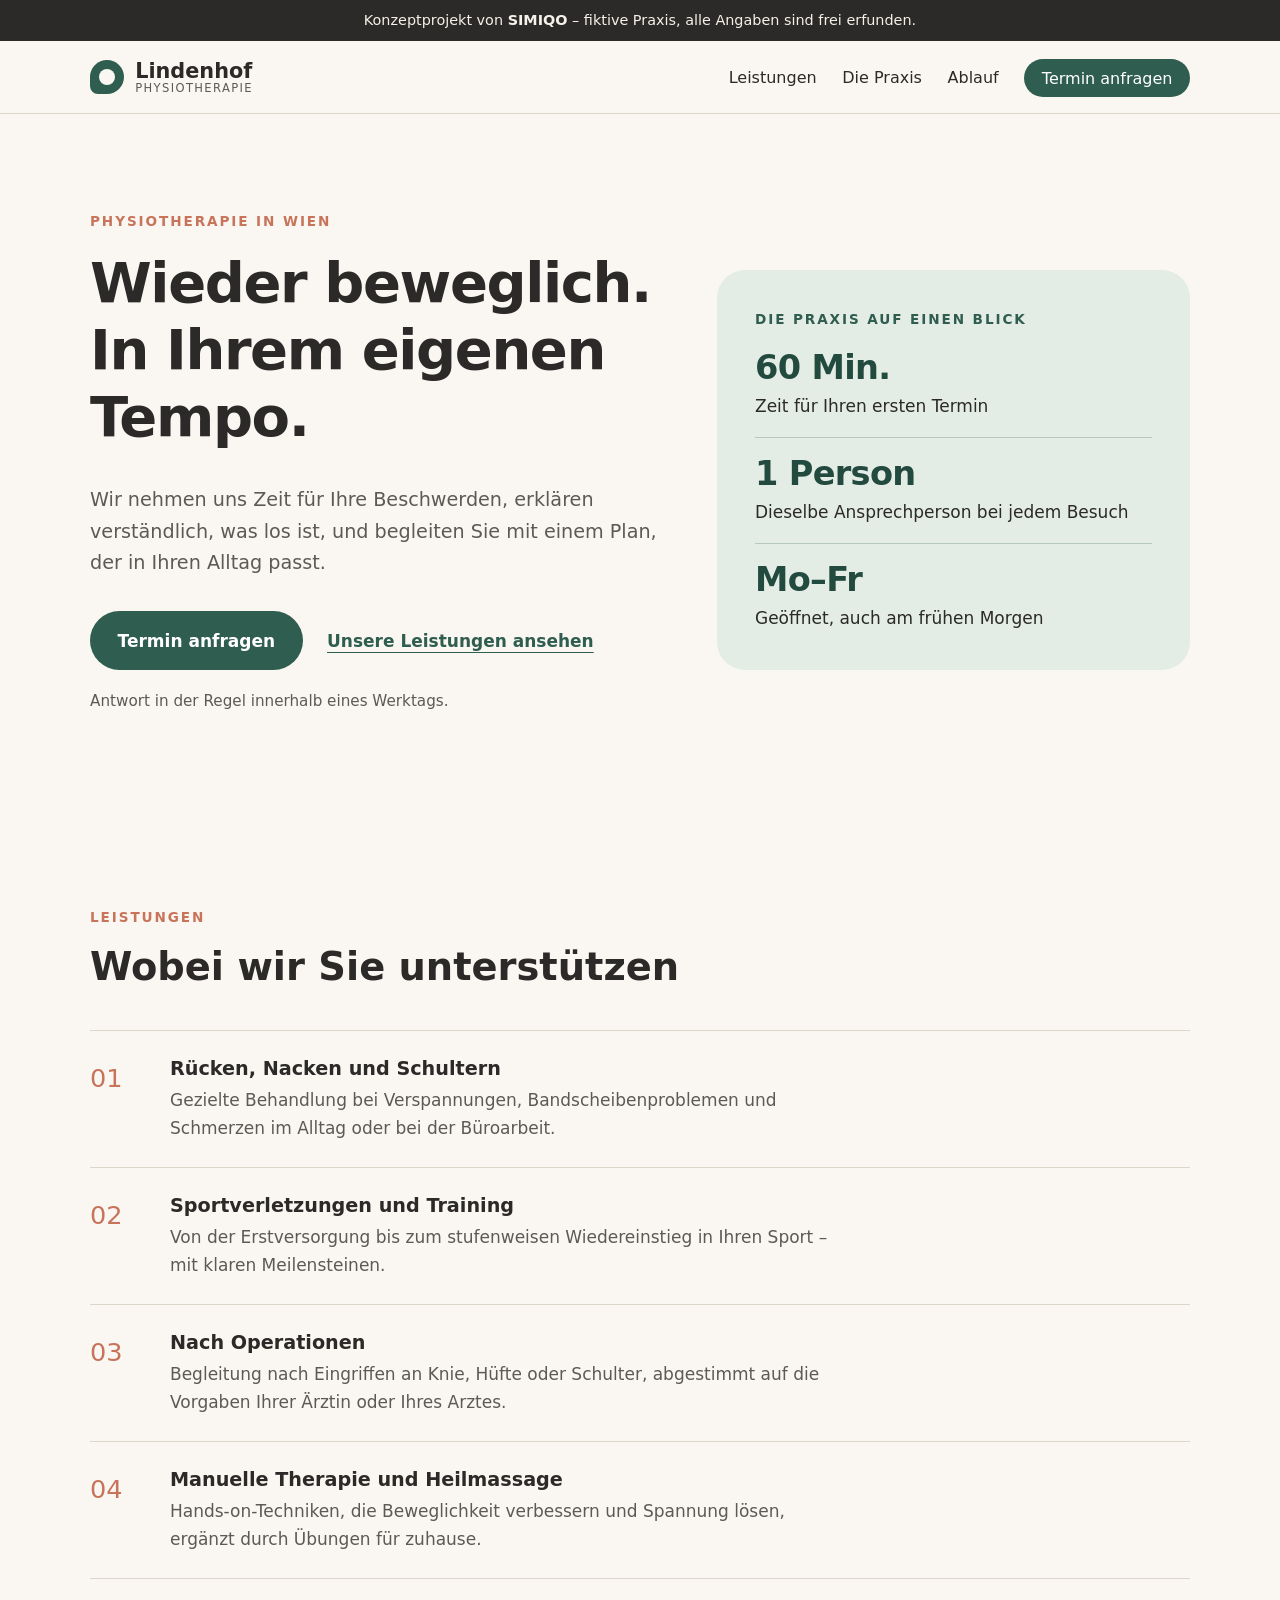
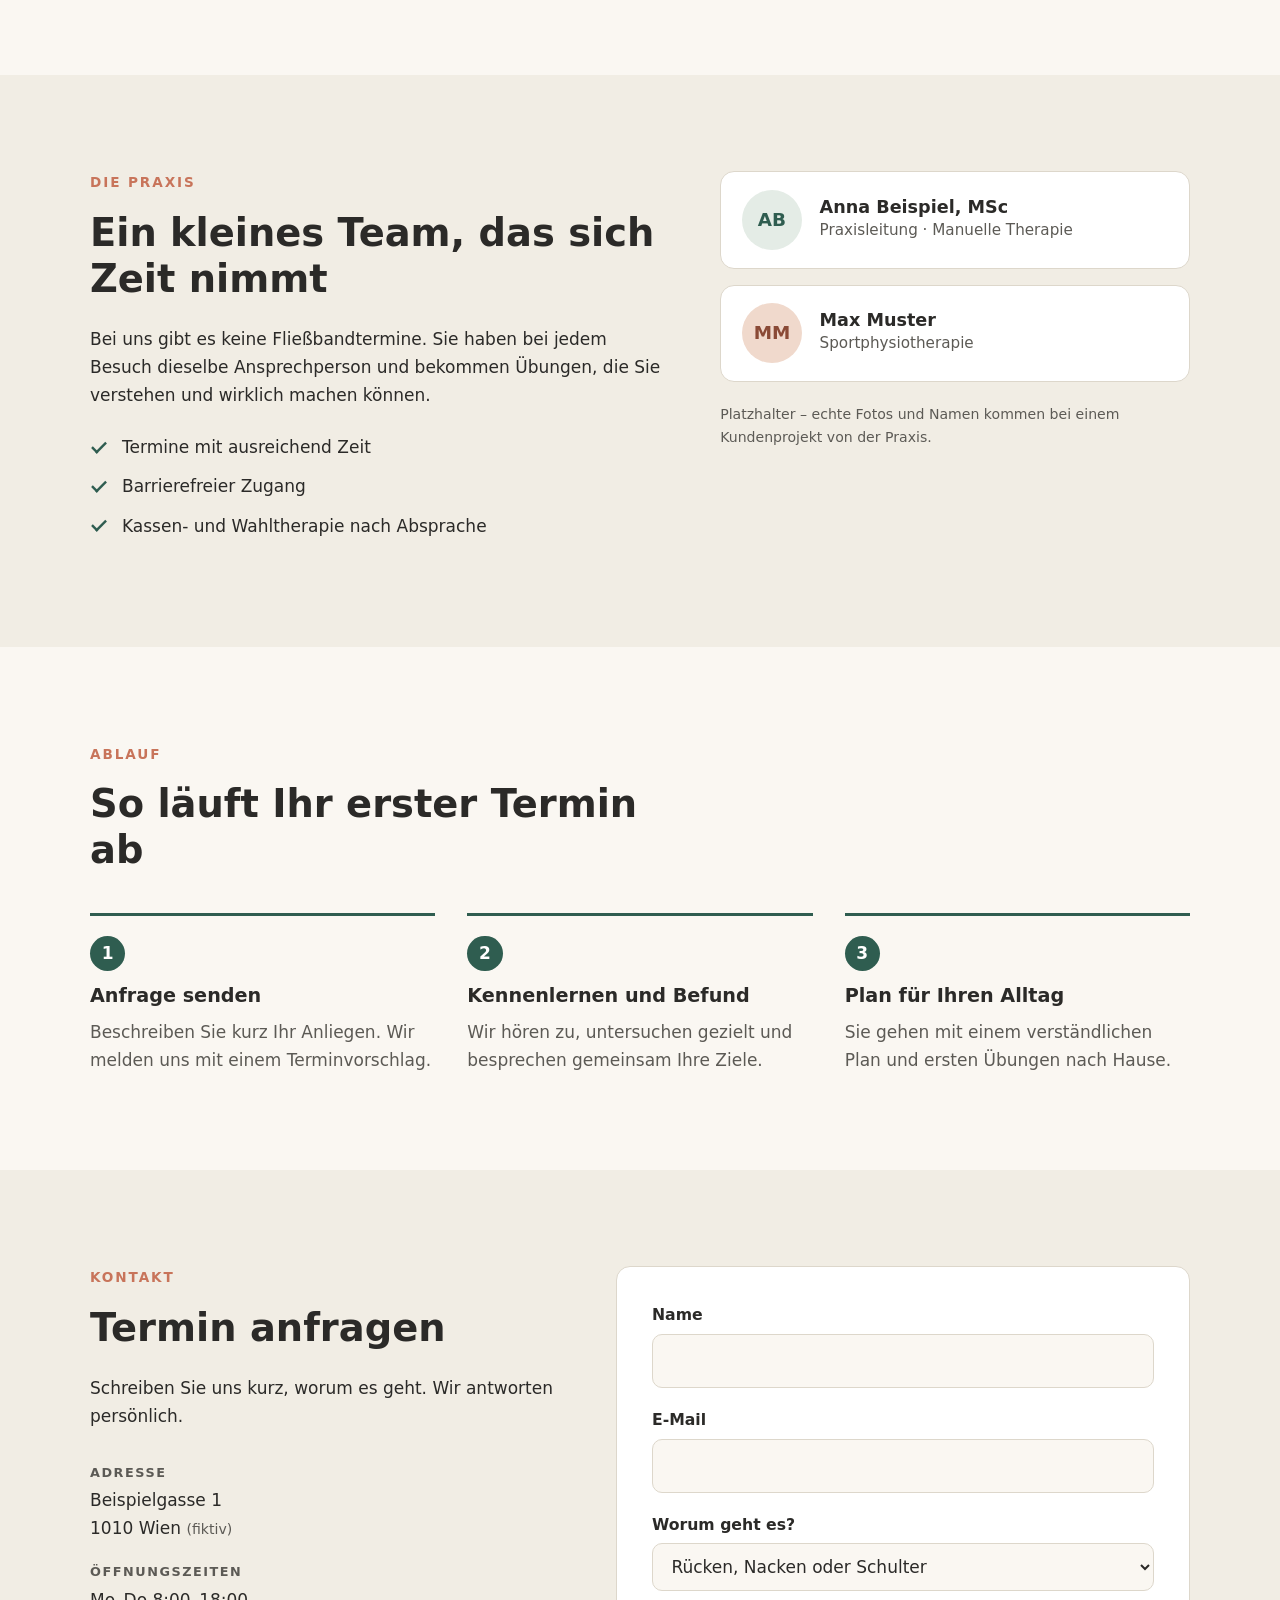
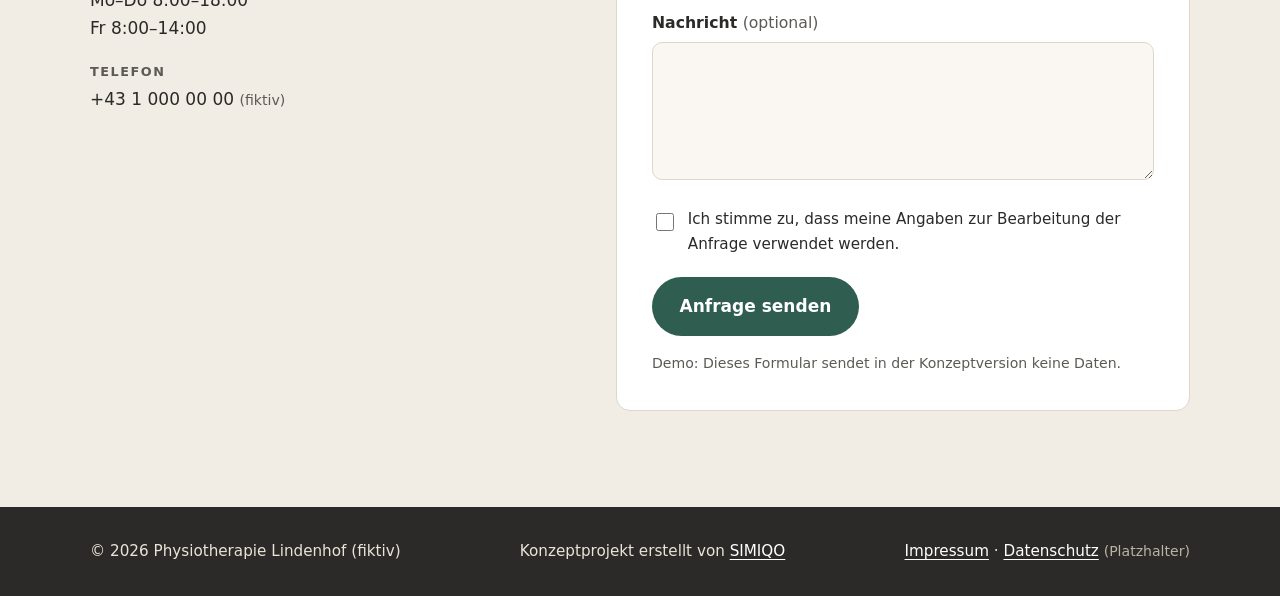
==== index.html @ 20675497 "Rename index (2).html to index.html" ====
<!DOCTYPE html>
<html lang="de">
<head>
  <meta charset="UTF-8">
  <meta name="viewport" content="width=device-width, initial-scale=1">
  <title>Physiotherapie Lindenhof – Konzeptprojekt</title>
  <meta name="description" content="Konzeptprojekt von SIMIQO: Beispiel-Website für eine fiktive Physiotherapiepraxis.">
  <meta name="robots" content="noindex, nofollow">
  <link rel="stylesheet" href="style.css">
</head>
<body>

  <a class="skip-link" href="#inhalt">Zum Inhalt springen</a>

  <div class="concept-banner" role="note">
    Konzeptprojekt von <strong>SIMIQO</strong> – fiktive Praxis, alle Angaben sind frei erfunden.
  </div>

  <header class="site-header" id="top">
    <div class="container header-inner">
      <a class="logo" href="#top" aria-label="Physiotherapie Lindenhof – zum Seitenanfang">
        <span class="logo-mark" aria-hidden="true"></span>
        <span class="logo-text">Lindenhof<small>Physiotherapie</small></span>
      </a>

      <button class="nav-toggle" id="navToggle" aria-expanded="false" aria-controls="mainNav">
        <span class="nav-toggle-label">Menü</span>
        <span class="nav-toggle-bars" aria-hidden="true"></span>
      </button>

      <nav class="main-nav" id="mainNav" aria-label="Hauptnavigation">
        <ul>
          <li><a href="#leistungen">Leistungen</a></li>
          <li><a href="#praxis">Die Praxis</a></li>
          <li><a href="#ablauf">Ablauf</a></li>
          <li><a href="#kontakt" class="nav-cta">Termin anfragen</a></li>
        </ul>
      </nav>
    </div>
  </header>

  <main id="inhalt">

    <!-- HERO -->
    <section class="hero">
      <div class="container hero-grid">
        <div class="hero-text">
          <p class="eyebrow">Physiotherapie in Wien</p>
          <h1>Wieder beweglich. In Ihrem eigenen Tempo.</h1>
          <p class="lead">
            Wir nehmen uns Zeit für Ihre Beschwerden, erklären verständlich, was los ist,
            und begleiten Sie mit einem Plan, der in Ihren Alltag passt.
          </p>
          <div class="hero-actions">
            <a class="btn btn-primary" href="#kontakt">Termin anfragen</a>
            <a class="btn btn-text" href="#leistungen">Unsere Leistungen ansehen</a>
          </div>
          <p class="hero-note">Antwort in der Regel innerhalb eines Werktags.</p>
        </div>

        <aside class="hero-card" aria-label="Die Praxis auf einen Blick">
          <p class="hero-card-title">Die Praxis auf einen Blick</p>
          <ul class="facts">
            <li>
              <span class="fact-value">60 Min.</span>
              <span class="fact-label">Zeit für Ihren ersten Termin</span>
            </li>
            <li>
              <span class="fact-value">1 Person</span>
              <span class="fact-label">Dieselbe Ansprechperson bei jedem Besuch</span>
            </li>
            <li>
              <span class="fact-value">Mo–Fr</span>
              <span class="fact-label">Geöffnet, auch am frühen Morgen</span>
            </li>
          </ul>
        </aside>
      </div>
    </section>

    <!-- LEISTUNGEN -->
    <section class="section" id="leistungen">
      <div class="container">
        <div class="section-head">
          <p class="eyebrow">Leistungen</p>
          <h2>Wobei wir Sie unterstützen</h2>
        </div>

        <ol class="service-list">
          <li>
            <span class="service-num" aria-hidden="true">01</span>
            <div>
              <h3>Rücken, Nacken und Schultern</h3>
              <p>Gezielte Behandlung bei Verspannungen, Bandscheibenproblemen und Schmerzen im Alltag oder bei der Büroarbeit.</p>
            </div>
          </li>
          <li>
            <span class="service-num" aria-hidden="true">02</span>
            <div>
              <h3>Sportverletzungen und Training</h3>
              <p>Von der Erstversorgung bis zum stufenweisen Wiedereinstieg in Ihren Sport – mit klaren Meilensteinen.</p>
            </div>
          </li>
          <li>
            <span class="service-num" aria-hidden="true">03</span>
            <div>
              <h3>Nach Operationen</h3>
              <p>Begleitung nach Eingriffen an Knie, Hüfte oder Schulter, abgestimmt auf die Vorgaben Ihrer Ärztin oder Ihres Arztes.</p>
            </div>
          </li>
          <li>
            <span class="service-num" aria-hidden="true">04</span>
            <div>
              <h3>Manuelle Therapie und Heilmassage</h3>
              <p>Hands-on-Techniken, die Beweglichkeit verbessern und Spannung lösen, ergänzt durch Übungen für zuhause.</p>
            </div>
          </li>
        </ol>
      </div>
    </section>

    <!-- DIE PRAXIS -->
    <section class="section section-tint" id="praxis">
      <div class="container two-col">
        <div>
          <p class="eyebrow">Die Praxis</p>
          <h2>Ein kleines Team, das sich Zeit nimmt</h2>
          <p>
            Bei uns gibt es keine Fließbandtermine. Sie haben bei jedem Besuch dieselbe Ansprechperson
            und bekommen Übungen, die Sie verstehen und wirklich machen können.
          </p>
          <ul class="check-list">
            <li>Termine mit ausreichend Zeit</li>
            <li>Barrierefreier Zugang</li>
            <li>Kassen- und Wahltherapie nach Absprache</li>
          </ul>
        </div>

        <div class="team">
          <article class="team-member">
            <div class="avatar" aria-hidden="true">AB</div>
            <div>
              <h3>Anna Beispiel, MSc</h3>
              <p>Praxisleitung · Manuelle Therapie</p>
            </div>
          </article>
          <article class="team-member">
            <div class="avatar avatar-warm" aria-hidden="true">MM</div>
            <div>
              <h3>Max Muster</h3>
              <p>Sportphysiotherapie</p>
            </div>
          </article>
          <p class="placeholder-note">Platzhalter – echte Fotos und Namen kommen bei einem Kundenprojekt von der Praxis.</p>
        </div>
      </div>
    </section>

    <!-- ABLAUF -->
    <section class="section" id="ablauf">
      <div class="container">
        <div class="section-head">
          <p class="eyebrow">Ablauf</p>
          <h2>So läuft Ihr erster Termin ab</h2>
        </div>

        <div class="steps">
          <div class="step">
            <span class="step-num">1</span>
            <h3>Anfrage senden</h3>
            <p>Beschreiben Sie kurz Ihr Anliegen. Wir melden uns mit einem Terminvorschlag.</p>
          </div>
          <div class="step">
            <span class="step-num">2</span>
            <h3>Kennenlernen und Befund</h3>
            <p>Wir hören zu, untersuchen gezielt und besprechen gemeinsam Ihre Ziele.</p>
          </div>
          <div class="step">
            <span class="step-num">3</span>
            <h3>Plan für Ihren Alltag</h3>
            <p>Sie gehen mit einem verständlichen Plan und ersten Übungen nach Hause.</p>
          </div>
        </div>
      </div>
    </section>

    <!-- KONTAKT -->
    <section class="section section-tint" id="kontakt">
      <div class="container contact-grid">
        <div>
          <p class="eyebrow">Kontakt</p>
          <h2>Termin anfragen</h2>
          <p>Schreiben Sie uns kurz, worum es geht. Wir antworten persönlich.</p>

          <dl class="contact-details">
            <dt>Adresse</dt>
            <dd>Beispielgasse 1<br>1010 Wien <span class="fictional">(fiktiv)</span></dd>
            <dt>Öffnungszeiten</dt>
            <dd>Mo–Do 8:00–18:00<br>Fr 8:00–14:00</dd>
            <dt>Telefon</dt>
            <dd>+43 1 000 00 00 <span class="fictional">(fiktiv)</span></dd>
          </dl>
        </div>

        <form class="form" id="contactForm" novalidate>
          <div class="field">
            <label for="name">Name</label>
            <input type="text" id="name" name="name" autocomplete="name" required>
            <p class="error" id="nameError" role="alert"></p>
          </div>

          <div class="field">
            <label for="email">E-Mail</label>
            <input type="email" id="email" name="email" autocomplete="email" required>
            <p class="error" id="emailError" role="alert"></p>
          </div>

          <div class="field">
            <label for="anliegen">Worum geht es?</label>
            <select id="anliegen" name="anliegen">
              <option>Rücken, Nacken oder Schulter</option>
              <option>Sportverletzung</option>
              <option>Nach einer Operation</option>
              <option>Manuelle Therapie / Massage</option>
              <option>Etwas anderes</option>
            </select>
          </div>

          <div class="field">
            <label for="message">Nachricht <span class="optional">(optional)</span></label>
            <textarea id="message" name="message" rows="4"></textarea>
          </div>

          <div class="field field-check">
            <input type="checkbox" id="privacy" name="privacy" required>
            <label for="privacy">Ich stimme zu, dass meine Angaben zur Bearbeitung der Anfrage verwendet werden.</label>
            <p class="error" id="privacyError" role="alert"></p>
          </div>

          <button type="submit" class="btn btn-primary">Anfrage senden</button>
          <p class="form-demo-note">Demo: Dieses Formular sendet in der Konzeptversion keine Daten.</p>
          <p class="form-success" id="formSuccess" role="status" hidden></p>
        </form>
      </div>
    </section>
  </main>

  <footer class="site-footer">
    <div class="container footer-inner">
      <p>© <span id="year">2026</span> Physiotherapie Lindenhof (fiktiv)</p>
      <p>Konzeptprojekt erstellt von <a href="https://simiqo.com">SIMIQO</a></p>
      <p><a href="#">Impressum</a> · <a href="#">Datenschutz</a> <span class="fictional">(Platzhalter)</span></p>
    </div>
  </footer>

  <script src="script.js"></script>
</body>
</html>
---- style.css ----
/* ==========================================================
   Physiotherapie Lindenhof – Konzeptprojekt von SIMIQO
   Helles, ruhiges Design. Keine externen Schriften (DSGVO-freundlich).
   ========================================================== */

:root {
  --bg: #FAF7F2;
  --bg-tint: #F1EDE4;
  --surface: #FFFFFF;
  --text: #2B2A28;
  --text-soft: #5C5A55;
  --green: #2F5D50;
  --green-dark: #234A3F;
  --green-soft: #E4ECE6;
  --warm: #C8745A;
  --warm-soft: #F0D9CC;
  --line: #DDD7CB;
  --radius: 14px;
  --maxw: 1100px;

  --font-body: "DM Sans", system-ui, -apple-system, "Segoe UI", Roboto, Arial, sans-serif;
  --font-head: "DM Sans", system-ui, -apple-system, "Segoe UI", Roboto, Arial, sans-serif;
}

/* Schrift liegt als Datei im selben Ordner (selbst gehostet, keine Verbindung zu Google) */
@font-face {
  font-family: "DM Sans";
  src: url("dm-sans-latin-wght-normal.woff2") format("woff2");
  font-weight: 100 1000;
  font-style: normal;
  font-display: swap;
}

*, *::before, *::after { box-sizing: border-box; }

html { scroll-behavior: smooth; scroll-padding-top: 90px; }

body {
  margin: 0;
  background: var(--bg);
  color: var(--text);
  font-family: var(--font-body);
  font-size: 1.0625rem;
  line-height: 1.65;
  -webkit-font-smoothing: antialiased;
}

img, svg { max-width: 100%; display: block; }

a { color: var(--green); text-underline-offset: 3px; }
a:hover { color: var(--green-dark); }

h1, h2, h3 { font-family: var(--font-head); font-weight: 600; line-height: 1.2; margin: 0 0 .6em; color: var(--text); }
h1 { font-size: clamp(2.2rem, 5vw, 3.5rem); letter-spacing: -0.025em; font-weight: 700; }
h2 { font-size: clamp(1.7rem, 3.2vw, 2.4rem); }
h3 { font-size: 1.2rem; }
p { margin: 0 0 1em; }

:focus-visible {
  outline: 3px solid var(--warm);
  outline-offset: 3px;
  border-radius: 4px;
}

.container { width: min(100% - 2.5rem, var(--maxw)); margin-inline: auto; }

.skip-link {
  position: absolute; left: 1rem; top: -4rem;
  background: var(--green); color: #fff; padding: .6rem 1rem; border-radius: 8px;
  z-index: 100; transition: top .2s;
}
.skip-link:focus { top: 1rem; color: #fff; }

/* ---------- Konzept-Hinweis ---------- */
.concept-banner {
  background: var(--text);
  color: #F5F1E8;
  text-align: center;
  font-size: .9rem;
  padding: .55rem 1rem;
}

/* ---------- Header ---------- */
.site-header {
  position: sticky; top: 0; z-index: 50;
  background: rgba(250, 247, 242, .96);
  border-bottom: 1px solid var(--line);
}
.header-inner {
  display: flex; align-items: center; justify-content: space-between;
  min-height: 72px; gap: 1rem;
}

.logo { display: flex; align-items: center; gap: .7rem; text-decoration: none; color: var(--text); }
.logo-mark {
  width: 34px; height: 34px; border-radius: 50% 50% 50% 8px;
  background: var(--green);
  position: relative;
}
.logo-mark::after {
  content: ""; position: absolute; inset: 9px; border-radius: 50%; background: var(--bg);
}
.logo-text { font-family: var(--font-head); font-size: 1.3rem; font-weight: 600; line-height: 1.1; display: flex; flex-direction: column; }
.logo-text small { font-family: var(--font-body); font-size: .72rem; font-weight: 500; letter-spacing: .12em; text-transform: uppercase; color: var(--text-soft); }

.main-nav ul { list-style: none; margin: 0; padding: 0; display: flex; align-items: center; gap: 1.6rem; }
.main-nav a { text-decoration: none; color: var(--text); font-weight: 500; font-size: 1rem; }
.main-nav a:hover { color: var(--green); }
.main-nav .nav-cta {
  background: var(--green); color: #fff; padding: .6rem 1.1rem; border-radius: 999px;
}
.main-nav .nav-cta:hover { background: var(--green-dark); color: #fff; }

.nav-toggle {
  display: none;
  align-items: center; gap: .6rem;
  background: none; border: 1px solid var(--line); border-radius: 999px;
  padding: .5rem .9rem; font: inherit; color: var(--text); cursor: pointer;
}
.nav-toggle-bars, .nav-toggle-bars::before {
  display: block; width: 18px; height: 2px; background: var(--text); position: relative;
}
.nav-toggle-bars::before { content: ""; position: absolute; top: 6px; left: 0; }

/* ---------- Hero ---------- */
.hero { padding: clamp(3rem, 8vw, 6rem) 0 clamp(3rem, 7vw, 5rem); }
.hero-grid { display: grid; grid-template-columns: 1.1fr .9fr; gap: 3rem; align-items: center; }

.eyebrow {
  font-size: .85rem; font-weight: 600; letter-spacing: .14em; text-transform: uppercase;
  color: var(--warm); margin-bottom: 1rem;
}
.lead { font-size: 1.2rem; color: var(--text-soft); max-width: 34em; }
.hero-actions { display: flex; flex-wrap: wrap; align-items: center; gap: 1.2rem; margin-top: 2rem; }
.hero-note { margin-top: 1.2rem; font-size: .95rem; color: var(--text-soft); }

/* Infokarte rechts im Hero */
.hero-card {
  background: var(--green-soft);
  border-radius: 28px;
  padding: clamp(1.6rem, 3vw, 2.4rem);
}
.hero-card-title {
  font-size: .85rem; font-weight: 600; letter-spacing: .14em; text-transform: uppercase;
  color: var(--green); margin: 0 0 1.2rem;
}
.facts { list-style: none; margin: 0; padding: 0; }
.facts li { padding: 1.1rem 0; border-top: 1px solid rgba(47, 93, 80, .25); }
.facts li:first-child { border-top: 0; padding-top: 0; }
.facts li:last-child { padding-bottom: 0; }
.fact-value { display: block; font-size: 2.1rem; font-weight: 700; letter-spacing: -0.02em; color: var(--green-dark); line-height: 1.1; }
.fact-label { display: block; margin-top: .3rem; color: var(--text); }

/* ---------- Buttons ---------- */
.btn {
  display: inline-block; font: inherit; font-weight: 600; text-decoration: none;
  padding: .85rem 1.6rem; border-radius: 999px; border: 2px solid transparent; cursor: pointer;
  transition: background .2s, color .2s, transform .2s;
}
.btn-primary { background: var(--green); color: #fff; }
.btn-primary:hover { background: var(--green-dark); color: #fff; transform: translateY(-1px); }
.btn-text { color: var(--green); padding-inline: .2rem; border-radius: 4px; text-decoration: underline; text-underline-offset: 5px; }

/* ---------- Sections ---------- */
.section { padding: clamp(3.5rem, 8vw, 6rem) 0; }
.section-tint { background: var(--bg-tint); }
.section-head { max-width: 38rem; margin-bottom: 2.5rem; }

/* Leistungen */
.service-list { list-style: none; margin: 0; padding: 0; border-top: 1px solid var(--line); }
.service-list li {
  display: grid; grid-template-columns: 4rem 1fr; gap: 1rem;
  padding: 1.6rem 0; border-bottom: 1px solid var(--line);
}
.service-num { font-family: var(--font-head); font-size: 1.6rem; color: var(--warm); }
.service-list h3 { margin-bottom: .3em; }
.service-list p { margin: 0; color: var(--text-soft); max-width: 40em; }

/* Praxis */
.two-col { display: grid; grid-template-columns: 1.1fr .9fr; gap: 3.5rem; align-items: start; }
.check-list { list-style: none; padding: 0; margin: 1.5rem 0 0; }
.check-list li { position: relative; padding-left: 2rem; margin-bottom: .7rem; }
.check-list li::before {
  content: ""; position: absolute; left: 0; top: .45em; width: 1.1rem; height: .6rem;
  border-left: 3px solid var(--green); border-bottom: 3px solid var(--green);
  transform: rotate(-45deg) scale(.8); transform-origin: center;
}

.team { display: grid; gap: 1rem; }
.team-member {
  display: flex; align-items: center; gap: 1.1rem;
  background: var(--surface); border: 1px solid var(--line); border-radius: var(--radius); padding: 1.1rem 1.3rem;
}
.team-member h3 { margin: 0; font-size: 1.1rem; }
.team-member p { margin: 0; color: var(--text-soft); font-size: .95rem; }
.avatar {
  flex: none; width: 60px; height: 60px; border-radius: 50%;
  background: var(--green-soft); color: var(--green);
  display: grid; place-items: center; font-family: var(--font-head); font-weight: 600; font-size: 1.15rem;
}
.avatar-warm { background: var(--warm-soft); color: #8A4A36; }
.placeholder-note { font-size: .88rem; color: var(--text-soft); margin: .3rem 0 0; }

/* Ablauf */
.steps { display: grid; grid-template-columns: repeat(3, 1fr); gap: 2rem; }
.step { border-top: 3px solid var(--green); padding-top: 1.2rem; }
.step-num {
  display: inline-grid; place-items: center; width: 2.2rem; height: 2.2rem; border-radius: 50%;
  background: var(--green); color: #fff; font-weight: 600; margin-bottom: .8rem;
}
.step p { color: var(--text-soft); margin: 0; }

/* Kontakt */
.contact-grid { display: grid; grid-template-columns: .9fr 1.1fr; gap: 3.5rem; align-items: start; }
.contact-details { margin: 2rem 0 0; }
.contact-details dt { font-size: .8rem; letter-spacing: .12em; text-transform: uppercase; color: var(--text-soft); font-weight: 600; margin-top: 1.2rem; }
.contact-details dd { margin: .2rem 0 0; }
.fictional { color: var(--text-soft); font-size: .88rem; }

.form { background: var(--surface); border: 1px solid var(--line); border-radius: var(--radius); padding: clamp(1.4rem, 3vw, 2.2rem); }
.field { margin-bottom: 1.2rem; }
.field label { display: block; font-weight: 600; margin-bottom: .35rem; font-size: .98rem; }
.optional { font-weight: 400; color: var(--text-soft); }
.field input[type="text"],
.field input[type="email"],
.field select,
.field textarea {
  width: 100%; font: inherit; color: var(--text);
  padding: .75rem .9rem; background: var(--bg); border: 1.5px solid var(--line); border-radius: 10px;
}
.field input:focus, .field select:focus, .field textarea:focus {
  outline: none; border-color: var(--green); box-shadow: 0 0 0 3px var(--green-soft);
}
.field.has-error input, .field.has-error select, .field.has-error textarea { border-color: #B3402A; }

.field-check { display: grid; grid-template-columns: auto 1fr; gap: .2rem .7rem; align-items: start; }
.field-check input { margin-top: .35rem; width: 1.1rem; height: 1.1rem; accent-color: var(--green); }
.field-check label { font-weight: 400; font-size: .95rem; margin: 0; }
.field-check .error { grid-column: 2; }

.error { color: #B3402A; font-size: .9rem; margin: .35rem 0 0; min-height: 0; }
.error:empty { display: none; }
.form-demo-note { font-size: .88rem; color: var(--text-soft); margin: 1rem 0 0; }
.form-success { margin: 1rem 0 0; padding: .9rem 1rem; background: var(--green-soft); color: var(--green-dark); border-radius: 10px; font-weight: 500; }

/* Footer */
.site-footer { background: var(--text); color: #E9E4D8; padding: 2rem 0; font-size: .95rem; }
.site-footer a { color: #fff; }
.footer-inner { display: flex; flex-wrap: wrap; justify-content: space-between; gap: .6rem 2rem; }
.footer-inner p { margin: 0; }
.site-footer .fictional { color: #B9B3A5; }

/* ---------- Mobile ---------- */
@media (max-width: 860px) {
  .hero-grid, .two-col, .contact-grid { grid-template-columns: 1fr; gap: 2.5rem; }
  .steps { grid-template-columns: 1fr; gap: 1.8rem; }

  .nav-toggle { display: inline-flex; }
  .main-nav {
    position: absolute; left: 0; right: 0; top: 100%;
    background: var(--bg); border-bottom: 1px solid var(--line);
    display: none; padding: 1rem 1.25rem 1.5rem;
  }
  .main-nav.is-open { display: block; }
  .main-nav ul { flex-direction: column; align-items: stretch; gap: .2rem; }
  .main-nav a { display: block; padding: .8rem .2rem; }
  .main-nav .nav-cta { text-align: center; margin-top: .6rem; }
}

@media (max-width: 480px) {
  .service-list li { grid-template-columns: 2.6rem 1fr; }
}

@media (prefers-reduced-motion: reduce) {
  html { scroll-behavior: auto; }
  * { transition: none !important; }
}
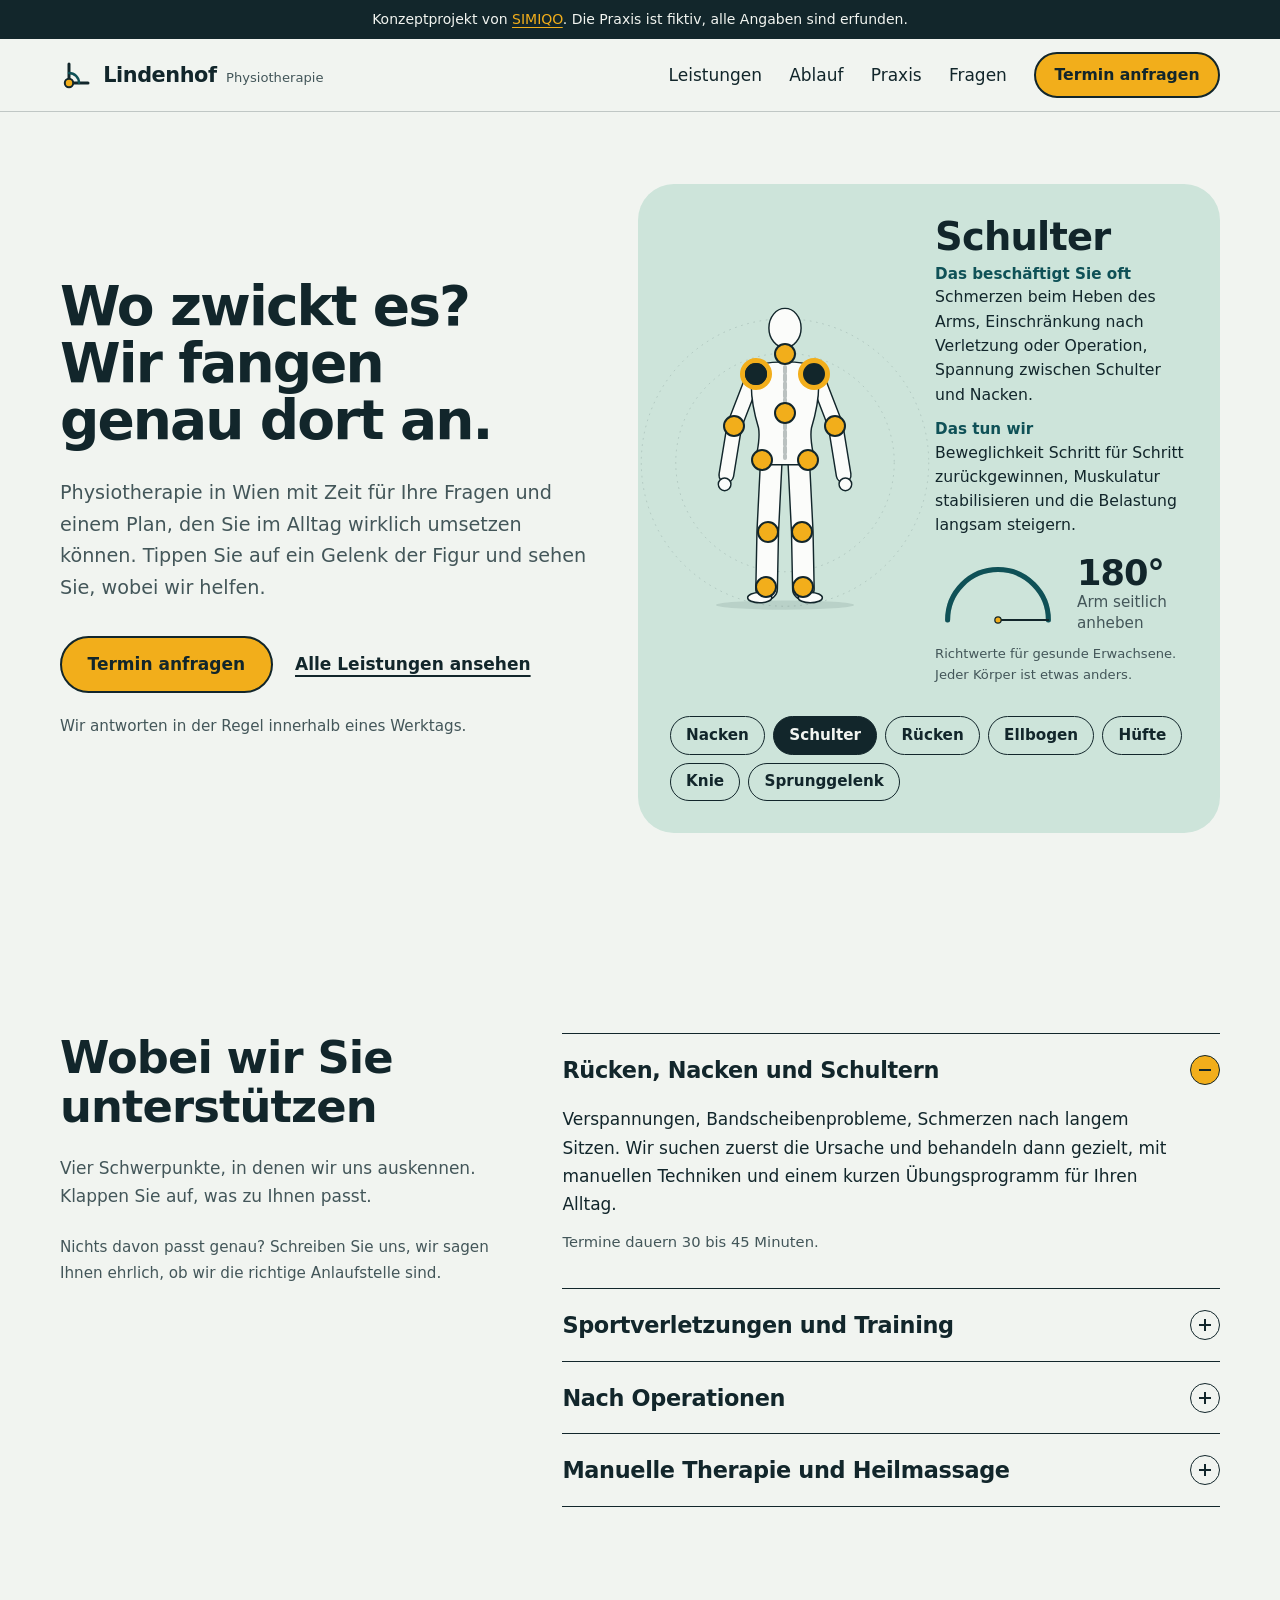
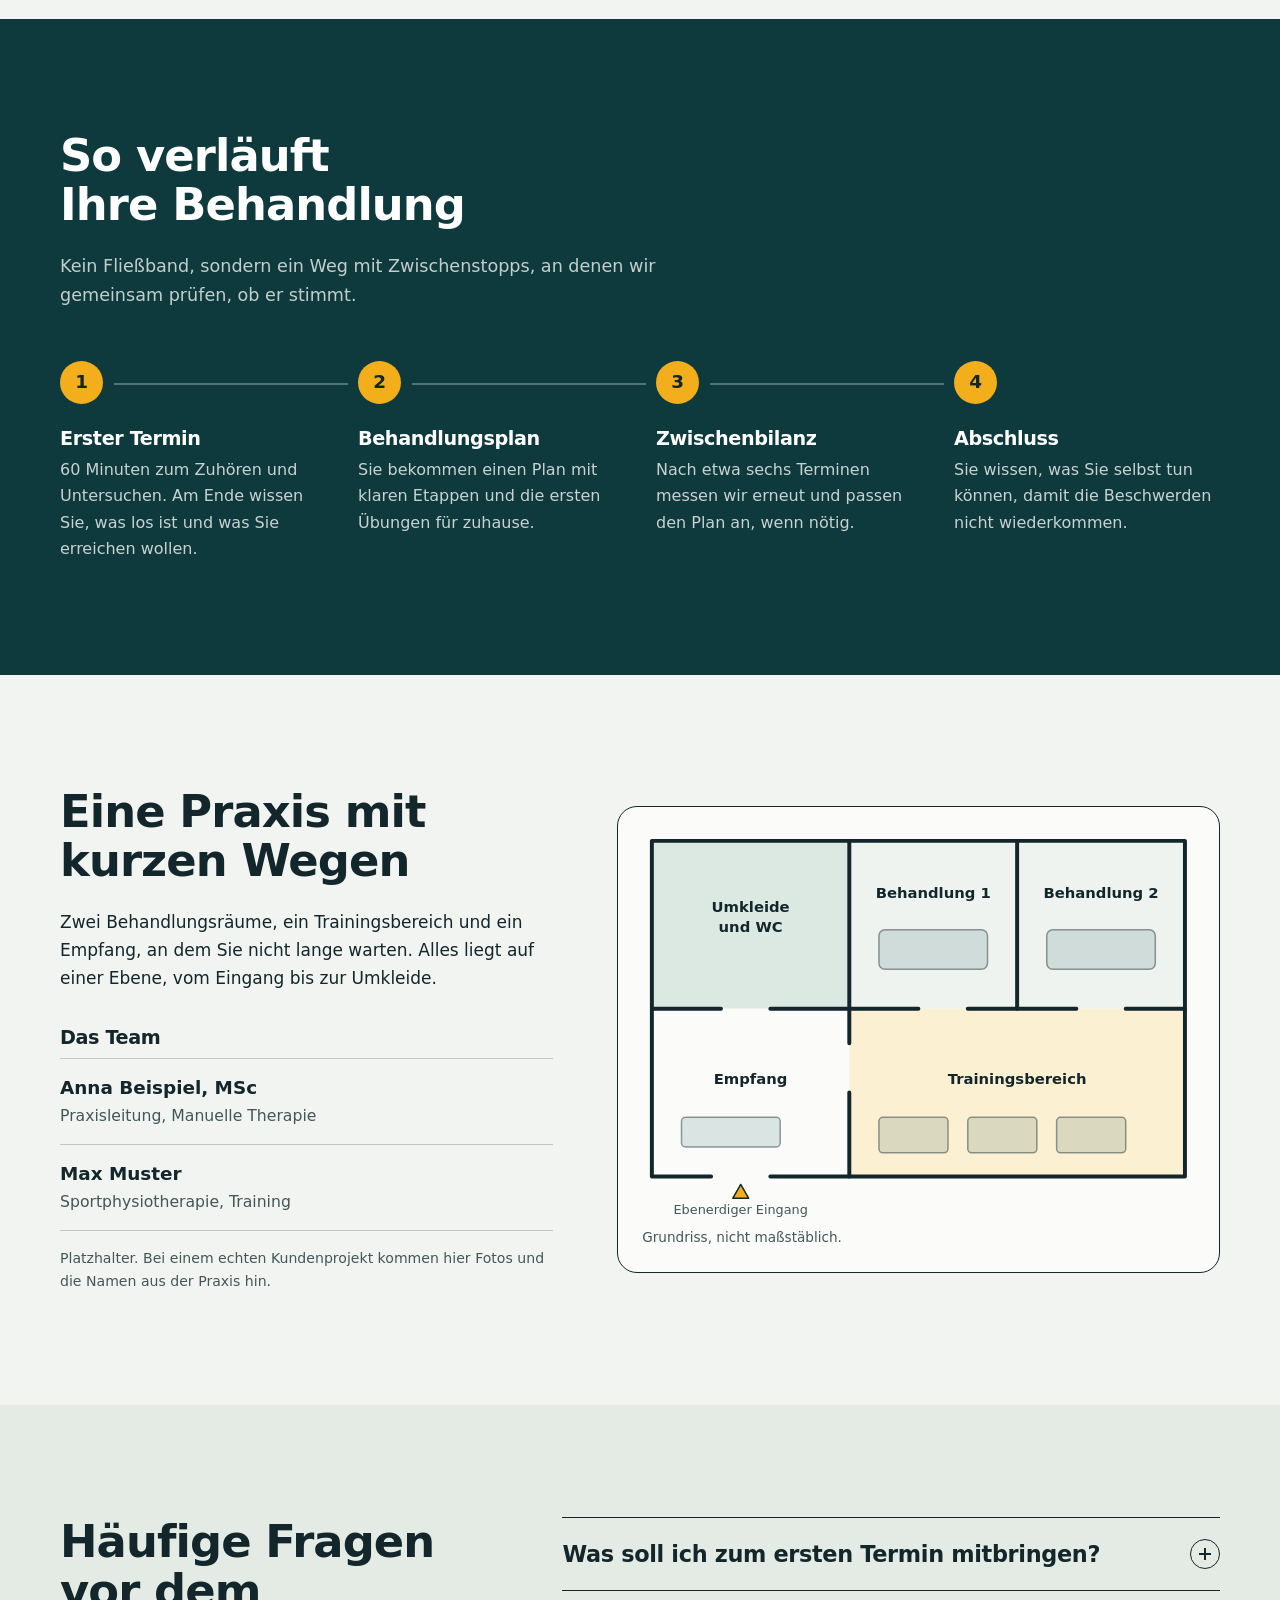
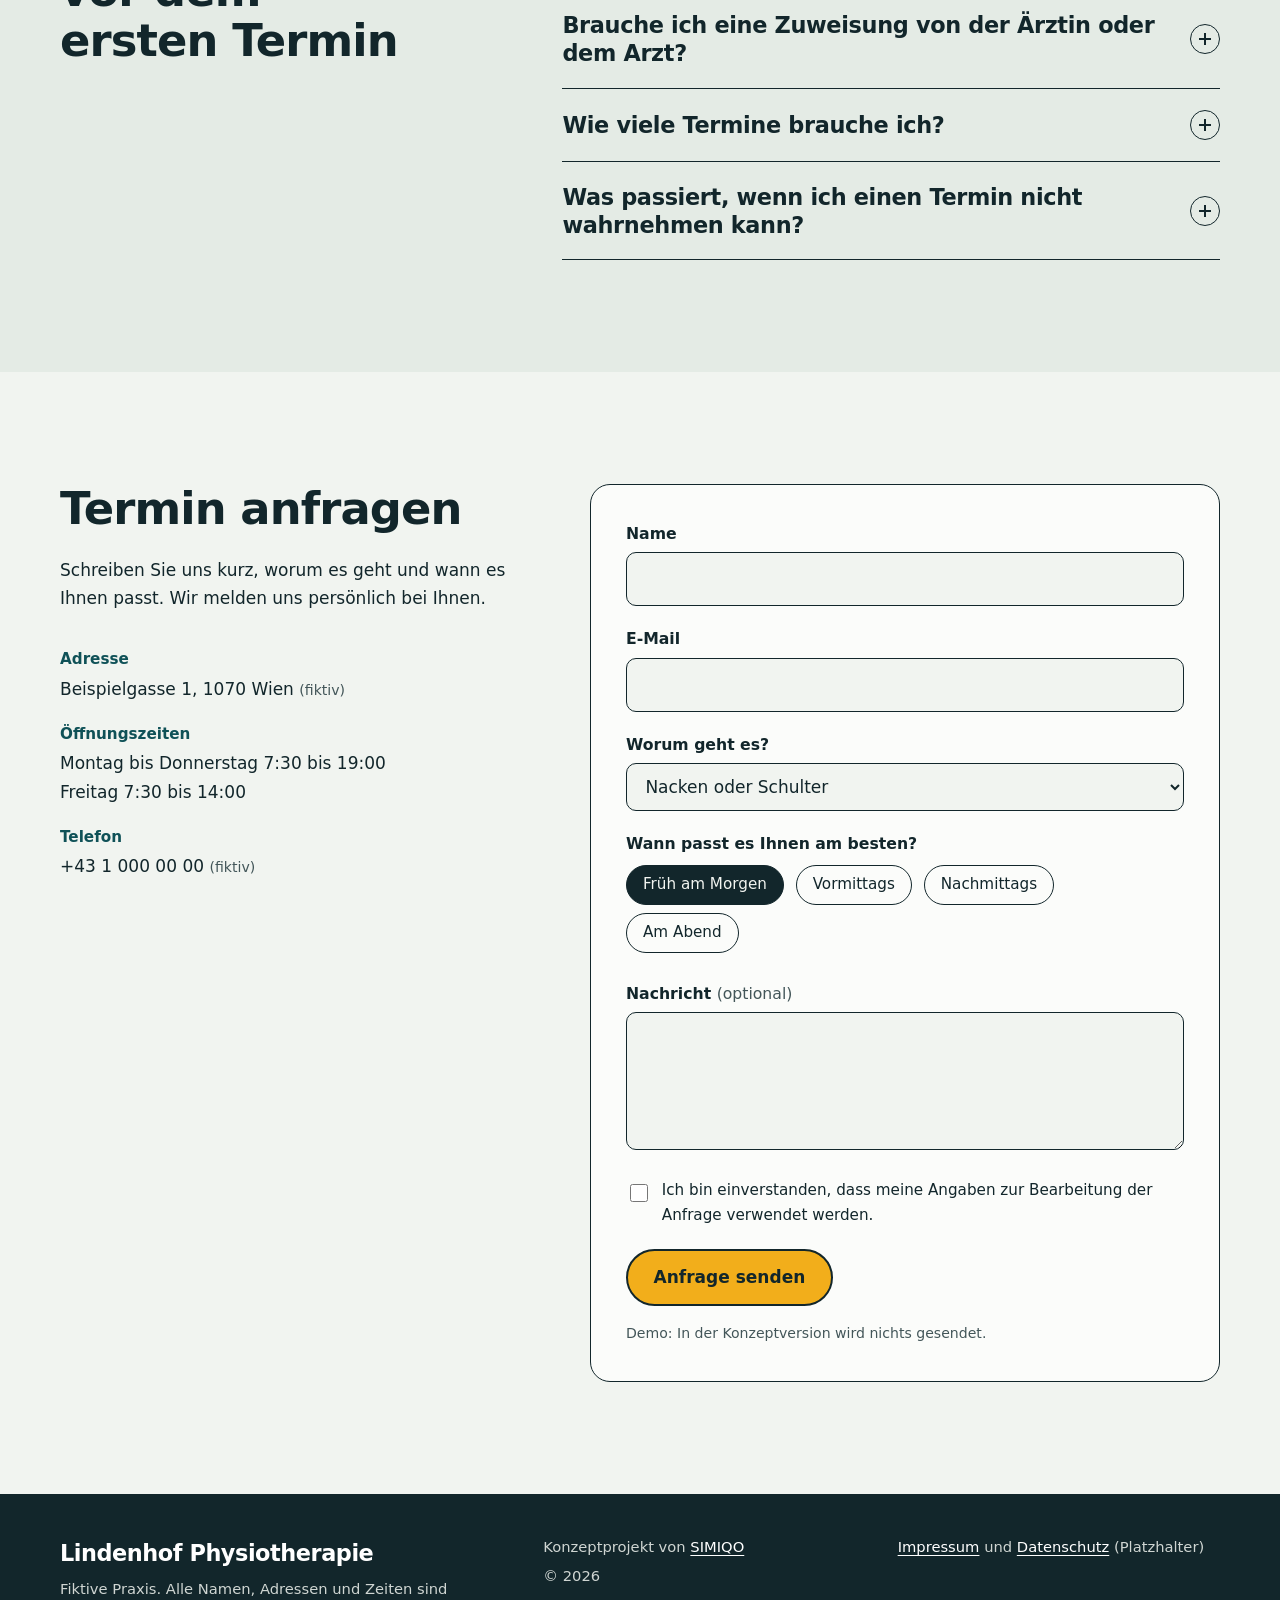
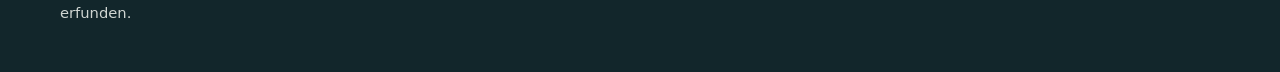
==== commit febd953a: "Add files via upload" ====
--- a/index.html
+++ b/index.html
@@ -4,7 +4,7 @@
   <meta charset="UTF-8">
   <meta name="viewport" content="width=device-width, initial-scale=1">
   <title>Physiotherapie Lindenhof – Konzeptprojekt</title>
-  <meta name="description" content="Konzeptprojekt von SIMIQO: Beispiel-Website für eine fiktive Physiotherapiepraxis.">
+  <meta name="description" content="Konzeptprojekt von SIMIQO: Beispiel-Website für eine fiktive Physiotherapiepraxis in Wien.">
   <meta name="robots" content="noindex, nofollow">
   <link rel="stylesheet" href="style.css">
 </head>
@@ -13,27 +13,33 @@
   <a class="skip-link" href="#inhalt">Zum Inhalt springen</a>
 
   <div class="concept-banner" role="note">
-    Konzeptprojekt von <strong>SIMIQO</strong> – fiktive Praxis, alle Angaben sind frei erfunden.
+    Konzeptprojekt von <a href="https://simiqo.com">SIMIQO</a>. Die Praxis ist fiktiv, alle Angaben sind erfunden.
   </div>
 
   <header class="site-header" id="top">
     <div class="container header-inner">
-      <a class="logo" href="#top" aria-label="Physiotherapie Lindenhof – zum Seitenanfang">
-        <span class="logo-mark" aria-hidden="true"></span>
-        <span class="logo-text">Lindenhof<small>Physiotherapie</small></span>
+      <a class="logo" href="#top" aria-label="Physiotherapie Lindenhof, zum Seitenanfang">
+        <svg class="logo-mark" viewBox="0 0 32 32" width="32" height="32" aria-hidden="true" focusable="false">
+          <path d="M9 24 V5" stroke="currentColor" stroke-width="3" stroke-linecap="round" fill="none"/>
+          <path d="M9 24 H28" stroke="currentColor" stroke-width="3" stroke-linecap="round" fill="none"/>
+          <path d="M9 14 A10 10 0 0 1 19 24" stroke="#0F5157" stroke-width="2.4" stroke-linecap="round" fill="none"/>
+          <circle cx="9" cy="24" r="4.2" fill="#F2AE1B" stroke="currentColor" stroke-width="2"/>
+        </svg>
+        <span class="logo-text">Lindenhof <small>Physiotherapie</small></span>
       </a>
 
       <button class="nav-toggle" id="navToggle" aria-expanded="false" aria-controls="mainNav">
-        <span class="nav-toggle-label">Menü</span>
+        <span>Menü</span>
         <span class="nav-toggle-bars" aria-hidden="true"></span>
       </button>
 
       <nav class="main-nav" id="mainNav" aria-label="Hauptnavigation">
         <ul>
           <li><a href="#leistungen">Leistungen</a></li>
-          <li><a href="#praxis">Die Praxis</a></li>
           <li><a href="#ablauf">Ablauf</a></li>
-          <li><a href="#kontakt" class="nav-cta">Termin anfragen</a></li>
+          <li><a href="#praxis">Praxis</a></li>
+          <li><a href="#fragen">Fragen</a></li>
+          <li><a href="#kontakt" class="btn btn-action btn-small">Termin anfragen</a></li>
         </ul>
       </nav>
     </div>
@@ -41,164 +47,292 @@
 
   <main id="inhalt">
 
-    <!-- HERO -->
+    <!-- HERO MIT KÖRPERKARTE -->
     <section class="hero">
       <div class="container hero-grid">
+
         <div class="hero-text">
-          <p class="eyebrow">Physiotherapie in Wien</p>
-          <h1>Wieder beweglich. In Ihrem eigenen Tempo.</h1>
+          <h1>Wo zwickt es? Wir fangen genau dort an.</h1>
           <p class="lead">
-            Wir nehmen uns Zeit für Ihre Beschwerden, erklären verständlich, was los ist,
-            und begleiten Sie mit einem Plan, der in Ihren Alltag passt.
+            Physiotherapie in Wien mit Zeit für Ihre Fragen und einem Plan, den Sie im Alltag
+            wirklich umsetzen können. Tippen Sie auf ein Gelenk der Figur und sehen Sie, wobei wir helfen.
           </p>
           <div class="hero-actions">
-            <a class="btn btn-primary" href="#kontakt">Termin anfragen</a>
-            <a class="btn btn-text" href="#leistungen">Unsere Leistungen ansehen</a>
-          </div>
-          <p class="hero-note">Antwort in der Regel innerhalb eines Werktags.</p>
-        </div>
-
-        <aside class="hero-card" aria-label="Die Praxis auf einen Blick">
-          <p class="hero-card-title">Die Praxis auf einen Blick</p>
-          <ul class="facts">
-            <li>
-              <span class="fact-value">60 Min.</span>
-              <span class="fact-label">Zeit für Ihren ersten Termin</span>
-            </li>
-            <li>
-              <span class="fact-value">1 Person</span>
-              <span class="fact-label">Dieselbe Ansprechperson bei jedem Besuch</span>
-            </li>
-            <li>
-              <span class="fact-value">Mo–Fr</span>
-              <span class="fact-label">Geöffnet, auch am frühen Morgen</span>
-            </li>
-          </ul>
-        </aside>
+            <a class="btn btn-action" href="#kontakt">Termin anfragen</a>
+            <a class="link-quiet" href="#leistungen">Alle Leistungen ansehen</a>
+          </div>
+          <p class="hero-note">Wir antworten in der Regel innerhalb eines Werktags.</p>
+        </div>
+
+        <div class="bodymap" id="bodymap">
+          <div class="bm-stage">
+            <div class="bm-figure" id="bmFigure">
+              <svg viewBox="0 0 400 560" role="img" aria-label="Schematische Figur mit markierten Gelenken" focusable="false">
+                <defs>
+                  <path id="armL" d="M146 148 L112 236 L98 322" fill="none"/>
+                  <path id="armR" d="M254 148 L288 236 L302 322" fill="none"/>
+                  <path id="legL" d="M176 300 L170 420 L168 520" fill="none"/>
+                  <path id="legR" d="M224 300 L230 420 L232 520" fill="none"/>
+                </defs>
+
+                <!-- Winkelmesser-Linien im Hintergrund -->
+                <circle cx="200" cy="300" r="250" class="bm-ring"/>
+                <circle cx="200" cy="300" r="190" class="bm-ring"/>
+
+                <ellipse cx="200" cy="548" rx="120" ry="8" class="bm-shadow"/>
+
+                <!-- Arme und Beine -->
+                <use href="#armL" class="limb-outline limb-arm"/><use href="#armL" class="limb-fill limb-arm"/>
+                <use href="#armR" class="limb-outline limb-arm"/><use href="#armR" class="limb-fill limb-arm"/>
+                <use href="#legL" class="limb-outline limb-leg"/><use href="#legL" class="limb-fill limb-leg"/>
+                <use href="#legR" class="limb-outline limb-leg"/><use href="#legR" class="limb-fill limb-leg"/>
+
+                <circle cx="95" cy="338" r="11" class="body-part"/>
+                <circle cx="305" cy="338" r="11" class="body-part"/>
+                <ellipse cx="156" cy="535" rx="21" ry="9" class="body-part"/>
+                <ellipse cx="244" cy="535" rx="21" ry="9" class="body-part"/>
+
+                <!-- Hals, Rumpf, Kopf -->
+                <rect x="188" y="94" width="24" height="34" rx="9" class="body-part"/>
+                <path class="body-part" d="M146 134 C170 122 230 122 254 134 C262 160 258 200 246 240 C242 262 250 282 252 304 L148 304 C150 282 158 262 154 240 C142 200 138 160 146 134 Z"/>
+                <ellipse cx="200" cy="66" rx="28" ry="34" class="body-part"/>
+
+                <!-- Wirbelsäule -->
+                <path d="M200 134 V292" class="bm-spine"/>
+              </svg>
+              <!-- Tippbare Gelenkpunkte werden per Skript eingesetzt -->
+            </div>
+          </div>
+
+          <div class="bm-info" aria-live="polite">
+            <h2 class="bm-title" id="bmTitle">Schulter</h2>
+            <div class="bm-block">
+              <h3>Das beschäftigt Sie oft</h3>
+              <p id="bmProblems">Schmerzen beim Heben des Arms, Einschränkung nach Verletzung oder Operation, Spannung zwischen Schulter und Nacken.</p>
+            </div>
+            <div class="bm-block">
+              <h3>Das tun wir</h3>
+              <p id="bmTherapy">Beweglichkeit Schritt für Schritt zurückgewinnen, Muskulatur stabilisieren und die Belastung langsam steigern.</p>
+            </div>
+
+            <div class="gauge">
+              <svg viewBox="0 0 200 118" aria-hidden="true" focusable="false">
+                <path d="M20 100 A80 80 0 0 1 180 100" class="gauge-track"/>
+                <path d="M20 100 A80 80 0 0 1 180 100" class="gauge-arc" id="bmGaugeArc"/>
+                <line x1="100" y1="100" x2="20" y2="100" class="gauge-arm" id="bmGaugeArm"/>
+                <circle cx="100" cy="100" r="5" class="gauge-pivot"/>
+              </svg>
+              <p class="gauge-text">
+                <strong id="bmGaugeValue">180°</strong>
+                <span id="bmGaugeLabel">Arm seitlich anheben</span>
+              </p>
+            </div>
+            <p class="gauge-note">Richtwerte für gesunde Erwachsene. Jeder Körper ist etwas anders.</p>
+          </div>
+
+          <ul class="bm-chips" id="bmChips" aria-label="Körperregion wählen"></ul>
+        </div>
+
       </div>
     </section>
 
     <!-- LEISTUNGEN -->
     <section class="section" id="leistungen">
+      <div class="container split">
+        <div class="split-head">
+          <h2>Wobei wir Sie unterstützen</h2>
+          <p>Vier Schwerpunkte, in denen wir uns auskennen. Klappen Sie auf, was zu Ihnen passt.</p>
+          <p class="aside">Nichts davon passt genau? Schreiben Sie uns, wir sagen Ihnen ehrlich, ob wir die richtige Anlaufstelle sind.</p>
+        </div>
+
+        <div class="acc-list">
+          <details class="acc" name="leistung" open>
+            <summary>Rücken, Nacken und Schultern</summary>
+            <div class="acc-body">
+              <p>Verspannungen, Bandscheibenprobleme, Schmerzen nach langem Sitzen. Wir suchen zuerst die Ursache und behandeln dann gezielt, mit manuellen Techniken und einem kurzen Übungsprogramm für Ihren Alltag.</p>
+              <p class="acc-meta">Termine dauern 30 bis 45 Minuten.</p>
+            </div>
+          </details>
+
+          <details class="acc" name="leistung">
+            <summary>Sportverletzungen und Training</summary>
+            <div class="acc-body">
+              <p>Von der ersten Versorgung bis zum Wiedereinstieg in Ihren Sport. Sie bekommen klare Etappen: was schon geht, was als Nächstes kommt und woran wir erkennen, dass Sie bereit sind.</p>
+              <p class="acc-meta">Termine dauern 45 Minuten, teils mit Training im Praxisraum.</p>
+            </div>
+          </details>
+
+          <details class="acc" name="leistung">
+            <summary>Nach Operationen</summary>
+            <div class="acc-body">
+              <p>Begleitung nach Eingriffen an Knie, Hüfte oder Schulter. Wir halten uns an die Vorgaben Ihrer Ärztin oder Ihres Arztes und sprechen uns bei Bedarf direkt ab.</p>
+              <p class="acc-meta">Termine dauern 30 bis 45 Minuten.</p>
+            </div>
+          </details>
+
+          <details class="acc" name="leistung">
+            <summary>Manuelle Therapie und Heilmassage</summary>
+            <div class="acc-body">
+              <p>Gezielte Handgriffe, die Gelenke beweglicher machen und Spannung lösen. Als Ergänzung bekommen Sie Übungen, damit der Effekt zwischen den Terminen nicht verfliegt.</p>
+              <p class="acc-meta">Termine dauern 30 Minuten.</p>
+            </div>
+          </details>
+        </div>
+      </div>
+    </section>
+
+    <!-- ABLAUF -->
+    <section class="section section-deep" id="ablauf">
       <div class="container">
         <div class="section-head">
-          <p class="eyebrow">Leistungen</p>
-          <h2>Wobei wir Sie unterstützen</h2>
-        </div>
-
-        <ol class="service-list">
+          <h2>So verläuft Ihre Behandlung</h2>
+          <p>Kein Fließband, sondern ein Weg mit Zwischenstopps, an denen wir gemeinsam prüfen, ob er stimmt.</p>
+        </div>
+
+        <ol class="timeline">
           <li>
-            <span class="service-num" aria-hidden="true">01</span>
-            <div>
-              <h3>Rücken, Nacken und Schultern</h3>
-              <p>Gezielte Behandlung bei Verspannungen, Bandscheibenproblemen und Schmerzen im Alltag oder bei der Büroarbeit.</p>
-            </div>
+            <h3>Erster Termin</h3>
+            <p>60 Minuten zum Zuhören und Untersuchen. Am Ende wissen Sie, was los ist und was Sie erreichen wollen.</p>
           </li>
           <li>
-            <span class="service-num" aria-hidden="true">02</span>
-            <div>
-              <h3>Sportverletzungen und Training</h3>
-              <p>Von der Erstversorgung bis zum stufenweisen Wiedereinstieg in Ihren Sport – mit klaren Meilensteinen.</p>
-            </div>
+            <h3>Behandlungsplan</h3>
+            <p>Sie bekommen einen Plan mit klaren Etappen und die ersten Übungen für zuhause.</p>
           </li>
           <li>
-            <span class="service-num" aria-hidden="true">03</span>
-            <div>
-              <h3>Nach Operationen</h3>
-              <p>Begleitung nach Eingriffen an Knie, Hüfte oder Schulter, abgestimmt auf die Vorgaben Ihrer Ärztin oder Ihres Arztes.</p>
-            </div>
+            <h3>Zwischenbilanz</h3>
+            <p>Nach etwa sechs Terminen messen wir erneut und passen den Plan an, wenn nötig.</p>
           </li>
           <li>
-            <span class="service-num" aria-hidden="true">04</span>
-            <div>
-              <h3>Manuelle Therapie und Heilmassage</h3>
-              <p>Hands-on-Techniken, die Beweglichkeit verbessern und Spannung lösen, ergänzt durch Übungen für zuhause.</p>
-            </div>
+            <h3>Abschluss</h3>
+            <p>Sie wissen, was Sie selbst tun können, damit die Beschwerden nicht wiederkommen.</p>
           </li>
         </ol>
       </div>
     </section>
 
-    <!-- DIE PRAXIS -->
-    <section class="section section-tint" id="praxis">
-      <div class="container two-col">
-        <div>
-          <p class="eyebrow">Die Praxis</p>
-          <h2>Ein kleines Team, das sich Zeit nimmt</h2>
+    <!-- PRAXIS -->
+    <section class="section" id="praxis">
+      <div class="container praxis-grid">
+        <div class="praxis-text">
+          <h2>Eine Praxis mit kurzen Wegen</h2>
           <p>
-            Bei uns gibt es keine Fließbandtermine. Sie haben bei jedem Besuch dieselbe Ansprechperson
-            und bekommen Übungen, die Sie verstehen und wirklich machen können.
+            Zwei Behandlungsräume, ein Trainingsbereich und ein Empfang, an dem Sie nicht lange warten.
+            Alles liegt auf einer Ebene, vom Eingang bis zur Umkleide.
           </p>
-          <ul class="check-list">
-            <li>Termine mit ausreichend Zeit</li>
-            <li>Barrierefreier Zugang</li>
-            <li>Kassen- und Wahltherapie nach Absprache</li>
-          </ul>
-        </div>
-
-        <div class="team">
-          <article class="team-member">
-            <div class="avatar" aria-hidden="true">AB</div>
+
+          <h3 class="praxis-sub">Das Team</h3>
+          <dl class="team">
             <div>
-              <h3>Anna Beispiel, MSc</h3>
-              <p>Praxisleitung · Manuelle Therapie</p>
-            </div>
-          </article>
-          <article class="team-member">
-            <div class="avatar avatar-warm" aria-hidden="true">MM</div>
+              <dt>Anna Beispiel, MSc</dt>
+              <dd>Praxisleitung, Manuelle Therapie</dd>
+            </div>
             <div>
-              <h3>Max Muster</h3>
-              <p>Sportphysiotherapie</p>
-            </div>
-          </article>
-          <p class="placeholder-note">Platzhalter – echte Fotos und Namen kommen bei einem Kundenprojekt von der Praxis.</p>
-        </div>
-      </div>
-    </section>
-
-    <!-- ABLAUF -->
-    <section class="section" id="ablauf">
-      <div class="container">
-        <div class="section-head">
-          <p class="eyebrow">Ablauf</p>
-          <h2>So läuft Ihr erster Termin ab</h2>
-        </div>
-
-        <div class="steps">
-          <div class="step">
-            <span class="step-num">1</span>
-            <h3>Anfrage senden</h3>
-            <p>Beschreiben Sie kurz Ihr Anliegen. Wir melden uns mit einem Terminvorschlag.</p>
-          </div>
-          <div class="step">
-            <span class="step-num">2</span>
-            <h3>Kennenlernen und Befund</h3>
-            <p>Wir hören zu, untersuchen gezielt und besprechen gemeinsam Ihre Ziele.</p>
-          </div>
-          <div class="step">
-            <span class="step-num">3</span>
-            <h3>Plan für Ihren Alltag</h3>
-            <p>Sie gehen mit einem verständlichen Plan und ersten Übungen nach Hause.</p>
-          </div>
+              <dt>Max Muster</dt>
+              <dd>Sportphysiotherapie, Training</dd>
+            </div>
+          </dl>
+          <p class="placeholder-note">Platzhalter. Bei einem echten Kundenprojekt kommen hier Fotos und die Namen aus der Praxis hin.</p>
+        </div>
+
+        <figure class="plan">
+          <svg viewBox="0 0 560 392" role="img" aria-labelledby="planTitle planDesc" focusable="false">
+            <title id="planTitle">Grundriss der Praxis</title>
+            <desc id="planDesc">Links unten der Empfang mit ebenerdigem Eingang, darüber Umkleide und WC. Rechts zwei Behandlungsräume und darunter der Trainingsbereich.</desc>
+
+            <!-- Räume -->
+            <rect x="10" y="10" width="200" height="170" class="room room-a"/>
+            <rect x="10" y="180" width="200" height="170" class="room room-b"/>
+            <rect x="210" y="10" width="170" height="170" class="room room-c"/>
+            <rect x="380" y="10" width="170" height="170" class="room room-c"/>
+            <rect x="210" y="180" width="340" height="170" class="room room-d"/>
+
+            <!-- Einrichtung -->
+            <rect x="240" y="100" width="110" height="40" rx="6" class="furniture"/>
+            <rect x="410" y="100" width="110" height="40" rx="6" class="furniture"/>
+            <rect x="240" y="290" width="70" height="36" rx="4" class="furniture"/>
+            <rect x="330" y="290" width="70" height="36" rx="4" class="furniture"/>
+            <rect x="420" y="290" width="70" height="36" rx="4" class="furniture"/>
+            <rect x="40" y="290" width="100" height="30" rx="4" class="furniture"/>
+
+            <!-- Wände mit Türöffnungen -->
+            <path class="wall" d="M70 350 H10 V10 H550 V350 H130"/>
+            <path class="wall" d="M210 10 V215 M210 265 V350"/>
+            <path class="wall" d="M380 10 V180"/>
+            <path class="wall" d="M10 180 H80 M130 180 H280 M330 180 H440 M490 180 H550"/>
+
+            <!-- Beschriftung -->
+            <text x="110" y="82" text-anchor="middle" class="plan-label">Umkleide</text>
+            <text x="110" y="102" text-anchor="middle" class="plan-label">und WC</text>
+            <text x="110" y="256" text-anchor="middle" class="plan-label">Empfang</text>
+            <text x="295" y="68" text-anchor="middle" class="plan-label">Behandlung 1</text>
+            <text x="465" y="68" text-anchor="middle" class="plan-label">Behandlung 2</text>
+            <text x="380" y="256" text-anchor="middle" class="plan-label">Trainingsbereich</text>
+
+            <!-- Eingang -->
+            <path d="M100 358 L92 372 H108 Z" class="plan-arrow"/>
+            <text x="100" y="388" text-anchor="middle" class="plan-note">Ebenerdiger Eingang</text>
+          </svg>
+          <figcaption>Grundriss, nicht maßstäblich.</figcaption>
+        </figure>
+      </div>
+    </section>
+
+    <!-- FRAGEN -->
+    <section class="section section-tint" id="fragen">
+      <div class="container split">
+        <div class="split-head">
+          <h2>Häufige Fragen vor dem ersten Termin</h2>
+        </div>
+
+        <div class="acc-list">
+          <details class="acc" name="frage">
+            <summary>Was soll ich zum ersten Termin mitbringen?</summary>
+            <div class="acc-body">
+              <p>Bequeme Kleidung, in der Sie sich gut bewegen können, und alles, was es schon gibt: Befunde, Bilder oder die ärztliche Zuweisung. Wenn Sie nichts davon haben, kommen Sie trotzdem.</p>
+            </div>
+          </details>
+          <details class="acc" name="frage">
+            <summary>Brauche ich eine Zuweisung von der Ärztin oder dem Arzt?</summary>
+            <div class="acc-body">
+              <p>Das hängt von Ihrer Versicherung ab. Rufen Sie uns an oder schreiben Sie uns kurz, dann klären wir es vorab mit Ihnen.</p>
+            </div>
+          </details>
+          <details class="acc" name="frage">
+            <summary>Wie viele Termine brauche ich?</summary>
+            <div class="acc-body">
+              <p>Das sagen wir Ihnen nach dem ersten Termin. Bei akuten Beschwerden reichen oft wenige Besuche, bei älteren Problemen planen wir mehr Zeit ein und prüfen den Fortschritt zwischendurch.</p>
+            </div>
+          </details>
+          <details class="acc" name="frage">
+            <summary>Was passiert, wenn ich einen Termin nicht wahrnehmen kann?</summary>
+            <div class="acc-body">
+              <p>Geben Sie uns bitte mindestens 24 Stunden vorher Bescheid, dann verschieben wir ihn kostenlos.</p>
+            </div>
+          </details>
         </div>
       </div>
     </section>
 
     <!-- KONTAKT -->
-    <section class="section section-tint" id="kontakt">
+    <section class="section" id="kontakt">
       <div class="container contact-grid">
         <div>
-          <p class="eyebrow">Kontakt</p>
           <h2>Termin anfragen</h2>
-          <p>Schreiben Sie uns kurz, worum es geht. Wir antworten persönlich.</p>
+          <p>Schreiben Sie uns kurz, worum es geht und wann es Ihnen passt. Wir melden uns persönlich bei Ihnen.</p>
 
           <dl class="contact-details">
-            <dt>Adresse</dt>
-            <dd>Beispielgasse 1<br>1010 Wien <span class="fictional">(fiktiv)</span></dd>
-            <dt>Öffnungszeiten</dt>
-            <dd>Mo–Do 8:00–18:00<br>Fr 8:00–14:00</dd>
-            <dt>Telefon</dt>
-            <dd>+43 1 000 00 00 <span class="fictional">(fiktiv)</span></dd>
+            <div>
+              <dt>Adresse</dt>
+              <dd>Beispielgasse 1, 1070 Wien <span class="fictional">(fiktiv)</span></dd>
+            </div>
+            <div>
+              <dt>Öffnungszeiten</dt>
+              <dd>Montag bis Donnerstag 7:30 bis 19:00<br>Freitag 7:30 bis 14:00</dd>
+            </div>
+            <div>
+              <dt>Telefon</dt>
+              <dd>+43 1 000 00 00 <span class="fictional">(fiktiv)</span></dd>
+            </div>
           </dl>
         </div>
 
@@ -218,13 +352,24 @@
           <div class="field">
             <label for="anliegen">Worum geht es?</label>
             <select id="anliegen" name="anliegen">
-              <option>Rücken, Nacken oder Schulter</option>
-              <option>Sportverletzung</option>
+              <option>Nacken oder Schulter</option>
+              <option>Rücken</option>
+              <option>Ellbogen</option>
+              <option>Hüfte</option>
+              <option>Knie</option>
+              <option>Sprunggelenk</option>
               <option>Nach einer Operation</option>
-              <option>Manuelle Therapie / Massage</option>
               <option>Etwas anderes</option>
             </select>
           </div>
+
+          <fieldset class="field pills">
+            <legend>Wann passt es Ihnen am besten?</legend>
+            <label><input type="radio" name="zeit" value="frueh" checked><span>Früh am Morgen</span></label>
+            <label><input type="radio" name="zeit" value="vormittag"><span>Vormittags</span></label>
+            <label><input type="radio" name="zeit" value="nachmittag"><span>Nachmittags</span></label>
+            <label><input type="radio" name="zeit" value="abend"><span>Am Abend</span></label>
+          </fieldset>
 
           <div class="field">
             <label for="message">Nachricht <span class="optional">(optional)</span></label>
@@ -233,12 +378,12 @@
 
           <div class="field field-check">
             <input type="checkbox" id="privacy" name="privacy" required>
-            <label for="privacy">Ich stimme zu, dass meine Angaben zur Bearbeitung der Anfrage verwendet werden.</label>
+            <label for="privacy">Ich bin einverstanden, dass meine Angaben zur Bearbeitung der Anfrage verwendet werden.</label>
             <p class="error" id="privacyError" role="alert"></p>
           </div>
 
-          <button type="submit" class="btn btn-primary">Anfrage senden</button>
-          <p class="form-demo-note">Demo: Dieses Formular sendet in der Konzeptversion keine Daten.</p>
+          <button type="submit" class="btn btn-action">Anfrage senden</button>
+          <p class="form-demo-note">Demo: In der Konzeptversion wird nichts gesendet.</p>
           <p class="form-success" id="formSuccess" role="status" hidden></p>
         </form>
       </div>
@@ -246,10 +391,18 @@
   </main>
 
   <footer class="site-footer">
-    <div class="container footer-inner">
-      <p>© <span id="year">2026</span> Physiotherapie Lindenhof (fiktiv)</p>
-      <p>Konzeptprojekt erstellt von <a href="https://simiqo.com">SIMIQO</a></p>
-      <p><a href="#">Impressum</a> · <a href="#">Datenschutz</a> <span class="fictional">(Platzhalter)</span></p>
+    <div class="container footer-grid">
+      <div>
+        <p class="footer-brand">Lindenhof Physiotherapie</p>
+        <p class="footer-small">Fiktive Praxis. Alle Namen, Adressen und Zeiten sind erfunden.</p>
+      </div>
+      <div>
+        <p class="footer-small">Konzeptprojekt von <a href="https://simiqo.com">SIMIQO</a></p>
+        <p class="footer-small">© <span id="year">2026</span></p>
+      </div>
+      <div>
+        <p class="footer-small"><a href="#">Impressum</a> und <a href="#">Datenschutz</a> (Platzhalter)</p>
+      </div>
     </div>
   </footer>
 
--- a/style.css
+++ b/style.css
@@ -1,28 +1,16 @@
 /* ==========================================================
    Physiotherapie Lindenhof – Konzeptprojekt von SIMIQO
-   Helles, ruhiges Design. Keine externen Schriften (DSGVO-freundlich).
+   Schriften liegen als Dateien im Ordner (selbst gehostet, DSGVO-freundlich):
+   Bricolage Grotesque für Überschriften, DM Sans für Text.
    ========================================================== */
 
-:root {
-  --bg: #FAF7F2;
-  --bg-tint: #F1EDE4;
-  --surface: #FFFFFF;
-  --text: #2B2A28;
-  --text-soft: #5C5A55;
-  --green: #2F5D50;
-  --green-dark: #234A3F;
-  --green-soft: #E4ECE6;
-  --warm: #C8745A;
-  --warm-soft: #F0D9CC;
-  --line: #DDD7CB;
-  --radius: 14px;
-  --maxw: 1100px;
-
-  --font-body: "DM Sans", system-ui, -apple-system, "Segoe UI", Roboto, Arial, sans-serif;
-  --font-head: "DM Sans", system-ui, -apple-system, "Segoe UI", Roboto, Arial, sans-serif;
-}
-
-/* Schrift liegt als Datei im selben Ordner (selbst gehostet, keine Verbindung zu Google) */
+@font-face {
+  font-family: "Bricolage Grotesque";
+  src: url("bricolage-grotesque-latin-wght-normal.woff2") format("woff2");
+  font-weight: 200 800;
+  font-style: normal;
+  font-display: swap;
+}
 @font-face {
   font-family: "DM Sans";
   src: url("dm-sans-latin-wght-normal.woff2") format("woff2");
@@ -31,247 +19,345 @@
   font-display: swap;
 }
 
+:root {
+  --paper: #F1F4F0;
+  --paper-2: #E4EBE5;
+  --white: #FBFCFA;
+  --ink: #12262B;
+  --ink-soft: #435659;
+  --deep: #0E3A3E;
+  --teal: #0F5157;
+  --mint: #CDE4DA;
+  --amber: #F2AE1B;
+  --amber-dark: #DE9A06;
+  --line: rgba(18, 38, 43, .22);
+
+  --font-head: "Bricolage Grotesque", "DM Sans", system-ui, sans-serif;
+  --font-body: "DM Sans", system-ui, -apple-system, "Segoe UI", Roboto, Arial, sans-serif;
+
+  --maxw: 1160px;
+}
+
 *, *::before, *::after { box-sizing: border-box; }
 
-html { scroll-behavior: smooth; scroll-padding-top: 90px; }
+html { scroll-behavior: smooth; scroll-padding-top: 96px; }
 
 body {
   margin: 0;
-  background: var(--bg);
-  color: var(--text);
+  background: var(--paper);
+  color: var(--ink);
   font-family: var(--font-body);
   font-size: 1.0625rem;
   line-height: 1.65;
   -webkit-font-smoothing: antialiased;
 }
 
-img, svg { max-width: 100%; display: block; }
-
-a { color: var(--green); text-underline-offset: 3px; }
-a:hover { color: var(--green-dark); }
-
-h1, h2, h3 { font-family: var(--font-head); font-weight: 600; line-height: 1.2; margin: 0 0 .6em; color: var(--text); }
-h1 { font-size: clamp(2.2rem, 5vw, 3.5rem); letter-spacing: -0.025em; font-weight: 700; }
-h2 { font-size: clamp(1.7rem, 3.2vw, 2.4rem); }
+svg { display: block; max-width: 100%; }
+
+a { color: var(--teal); text-underline-offset: 3px; }
+a:hover { color: var(--ink); }
+
+h1, h2, h3 { font-family: var(--font-head); font-weight: 700; line-height: 1.1; margin: 0 0 .5em; letter-spacing: -0.02em; text-wrap: balance; }
+h1 { font-size: clamp(2.4rem, 4.3vw, 3.9rem); letter-spacing: -0.035em; line-height: 1.04; font-weight: 800; }
+h2 { font-size: clamp(1.9rem, 3.5vw, 2.9rem); }
 h3 { font-size: 1.2rem; }
 p { margin: 0 0 1em; }
 
-:focus-visible {
-  outline: 3px solid var(--warm);
-  outline-offset: 3px;
-  border-radius: 4px;
-}
+:focus-visible { outline: 3px solid var(--teal); outline-offset: 3px; border-radius: 4px; }
 
 .container { width: min(100% - 2.5rem, var(--maxw)); margin-inline: auto; }
 
 .skip-link {
-  position: absolute; left: 1rem; top: -4rem;
-  background: var(--green); color: #fff; padding: .6rem 1rem; border-radius: 8px;
-  z-index: 100; transition: top .2s;
-}
-.skip-link:focus { top: 1rem; color: #fff; }
+  position: absolute; left: 1rem; top: -4rem; z-index: 100;
+  background: var(--ink); color: var(--paper); padding: .6rem 1rem; border-radius: 8px; transition: top .2s;
+}
+.skip-link:focus { top: 1rem; color: var(--paper); }
 
 /* ---------- Konzept-Hinweis ---------- */
-.concept-banner {
-  background: var(--text);
-  color: #F5F1E8;
-  text-align: center;
-  font-size: .9rem;
-  padding: .55rem 1rem;
-}
+.concept-banner { background: var(--ink); color: var(--paper); text-align: center; font-size: .875rem; padding: .5rem 1rem; }
+.concept-banner a { color: var(--amber); }
+.concept-banner a:hover { color: #fff; }
 
 /* ---------- Header ---------- */
-.site-header {
-  position: sticky; top: 0; z-index: 50;
-  background: rgba(250, 247, 242, .96);
-  border-bottom: 1px solid var(--line);
-}
-.header-inner {
-  display: flex; align-items: center; justify-content: space-between;
-  min-height: 72px; gap: 1rem;
-}
-
-.logo { display: flex; align-items: center; gap: .7rem; text-decoration: none; color: var(--text); }
-.logo-mark {
-  width: 34px; height: 34px; border-radius: 50% 50% 50% 8px;
-  background: var(--green);
-  position: relative;
-}
-.logo-mark::after {
-  content: ""; position: absolute; inset: 9px; border-radius: 50%; background: var(--bg);
-}
-.logo-text { font-family: var(--font-head); font-size: 1.3rem; font-weight: 600; line-height: 1.1; display: flex; flex-direction: column; }
-.logo-text small { font-family: var(--font-body); font-size: .72rem; font-weight: 500; letter-spacing: .12em; text-transform: uppercase; color: var(--text-soft); }
-
-.main-nav ul { list-style: none; margin: 0; padding: 0; display: flex; align-items: center; gap: 1.6rem; }
-.main-nav a { text-decoration: none; color: var(--text); font-weight: 500; font-size: 1rem; }
-.main-nav a:hover { color: var(--green); }
-.main-nav .nav-cta {
-  background: var(--green); color: #fff; padding: .6rem 1.1rem; border-radius: 999px;
-}
-.main-nav .nav-cta:hover { background: var(--green-dark); color: #fff; }
+.site-header { position: sticky; top: 0; z-index: 50; background: var(--paper); border-bottom: 1.5px solid var(--line); }
+.header-inner { display: flex; align-items: center; justify-content: space-between; min-height: 72px; gap: 1rem; }
+
+.logo { display: flex; align-items: center; gap: .7rem; text-decoration: none; color: var(--ink); }
+.logo:hover { color: var(--ink); }
+.logo-mark { flex: none; }
+.logo-text { font-family: var(--font-head); font-size: 1.3rem; font-weight: 700; letter-spacing: -0.02em; }
+.logo-text small { font-family: var(--font-body); font-size: .82rem; font-weight: 500; letter-spacing: 0; color: var(--ink-soft); margin-left: .2em; }
+
+.main-nav ul { list-style: none; margin: 0; padding: 0; display: flex; align-items: center; gap: 1.7rem; }
+.main-nav a:not(.btn) { color: var(--ink); text-decoration: none; font-weight: 500; padding: .3rem 0; background: linear-gradient(var(--amber), var(--amber)) left bottom / 0 3px no-repeat; transition: background-size .2s; }
+.main-nav a:not(.btn):hover { background-size: 100% 3px; }
 
 .nav-toggle {
-  display: none;
-  align-items: center; gap: .6rem;
-  background: none; border: 1px solid var(--line); border-radius: 999px;
-  padding: .5rem .9rem; font: inherit; color: var(--text); cursor: pointer;
-}
-.nav-toggle-bars, .nav-toggle-bars::before {
-  display: block; width: 18px; height: 2px; background: var(--text); position: relative;
-}
+  display: none; align-items: center; gap: .6rem;
+  background: none; border: 1.5px solid var(--ink); border-radius: 999px;
+  padding: .45rem .9rem; font: inherit; font-weight: 600; color: var(--ink); cursor: pointer;
+}
+.nav-toggle-bars, .nav-toggle-bars::before { display: block; width: 18px; height: 2px; background: var(--ink); position: relative; }
 .nav-toggle-bars::before { content: ""; position: absolute; top: 6px; left: 0; }
-
-/* ---------- Hero ---------- */
-.hero { padding: clamp(3rem, 8vw, 6rem) 0 clamp(3rem, 7vw, 5rem); }
-.hero-grid { display: grid; grid-template-columns: 1.1fr .9fr; gap: 3rem; align-items: center; }
-
-.eyebrow {
-  font-size: .85rem; font-weight: 600; letter-spacing: .14em; text-transform: uppercase;
-  color: var(--warm); margin-bottom: 1rem;
-}
-.lead { font-size: 1.2rem; color: var(--text-soft); max-width: 34em; }
-.hero-actions { display: flex; flex-wrap: wrap; align-items: center; gap: 1.2rem; margin-top: 2rem; }
-.hero-note { margin-top: 1.2rem; font-size: .95rem; color: var(--text-soft); }
-
-/* Infokarte rechts im Hero */
-.hero-card {
-  background: var(--green-soft);
-  border-radius: 28px;
-  padding: clamp(1.6rem, 3vw, 2.4rem);
-}
-.hero-card-title {
-  font-size: .85rem; font-weight: 600; letter-spacing: .14em; text-transform: uppercase;
-  color: var(--green); margin: 0 0 1.2rem;
-}
-.facts { list-style: none; margin: 0; padding: 0; }
-.facts li { padding: 1.1rem 0; border-top: 1px solid rgba(47, 93, 80, .25); }
-.facts li:first-child { border-top: 0; padding-top: 0; }
-.facts li:last-child { padding-bottom: 0; }
-.fact-value { display: block; font-size: 2.1rem; font-weight: 700; letter-spacing: -0.02em; color: var(--green-dark); line-height: 1.1; }
-.fact-label { display: block; margin-top: .3rem; color: var(--text); }
 
 /* ---------- Buttons ---------- */
 .btn {
-  display: inline-block; font: inherit; font-weight: 600; text-decoration: none;
-  padding: .85rem 1.6rem; border-radius: 999px; border: 2px solid transparent; cursor: pointer;
-  transition: background .2s, color .2s, transform .2s;
-}
-.btn-primary { background: var(--green); color: #fff; }
-.btn-primary:hover { background: var(--green-dark); color: #fff; transform: translateY(-1px); }
-.btn-text { color: var(--green); padding-inline: .2rem; border-radius: 4px; text-decoration: underline; text-underline-offset: 5px; }
-
-/* ---------- Sections ---------- */
-.section { padding: clamp(3.5rem, 8vw, 6rem) 0; }
-.section-tint { background: var(--bg-tint); }
-.section-head { max-width: 38rem; margin-bottom: 2.5rem; }
-
-/* Leistungen */
-.service-list { list-style: none; margin: 0; padding: 0; border-top: 1px solid var(--line); }
-.service-list li {
-  display: grid; grid-template-columns: 4rem 1fr; gap: 1rem;
-  padding: 1.6rem 0; border-bottom: 1px solid var(--line);
-}
-.service-num { font-family: var(--font-head); font-size: 1.6rem; color: var(--warm); }
-.service-list h3 { margin-bottom: .3em; }
-.service-list p { margin: 0; color: var(--text-soft); max-width: 40em; }
+  display: inline-block; font: inherit; font-weight: 700; text-decoration: none; text-align: center; cursor: pointer;
+  padding: .8rem 1.6rem; border-radius: 999px; border: 2px solid var(--ink);
+  transition: transform .15s, box-shadow .15s, background-color .15s;
+}
+.btn-action { background: var(--amber); color: var(--ink); }
+.btn-action:hover { background: var(--amber); color: var(--ink); transform: translate(-2px, -2px); box-shadow: 3px 3px 0 var(--ink); }
+.btn-action:active { transform: none; box-shadow: none; }
+.btn-small { padding: .5rem 1.15rem; font-size: .98rem; }
+
+.link-quiet { color: var(--ink); font-weight: 600; text-decoration: underline; text-decoration-thickness: 2px; text-underline-offset: 5px; }
+.link-quiet:hover { color: var(--teal); }
+
+/* ---------- Hero ---------- */
+.hero { padding: clamp(2.5rem, 6vw, 4.5rem) 0 clamp(3rem, 7vw, 5.5rem); }
+.hero-grid { display: grid; grid-template-columns: minmax(0, .95fr) minmax(0, 1.05fr); gap: clamp(2rem, 4vw, 3.5rem); align-items: center; }
+.lead { font-size: 1.2rem; color: var(--ink-soft); max-width: 31em; margin-top: 1.4rem; }
+.hero-actions { display: flex; flex-wrap: wrap; align-items: center; gap: 1.4rem; margin-top: 2rem; }
+.hero-note { margin: 1.3rem 0 0; font-size: .95rem; color: var(--ink-soft); }
+
+/* ---------- Körperkarte ---------- */
+.bodymap {
+  background: var(--mint);
+  border-radius: 36px;
+  padding: clamp(1.2rem, 2.6vw, 2rem);
+  display: grid;
+  grid-template-columns: minmax(0, 230px) minmax(0, 1fr);
+  gap: 1.5rem clamp(1.2rem, 3vw, 2.2rem);
+  align-items: center;
+  overflow: hidden;
+}
+
+.bm-figure { position: relative; aspect-ratio: 400 / 560; width: 100%; }
+.bm-figure svg { width: 100%; height: 100%; overflow: visible; }
+
+.bm-ring { fill: none; stroke: rgba(18, 38, 43, .16); stroke-width: 1.5; stroke-dasharray: 3 8; }
+.bm-shadow { fill: rgba(18, 38, 43, .1); }
+.limb-outline, .limb-fill { fill: none; stroke-linecap: round; stroke-linejoin: round; }
+.limb-outline { stroke: var(--ink); }
+.limb-fill { stroke: var(--white); }
+.limb-arm.limb-outline { stroke-width: 28px; }
+.limb-arm.limb-fill { stroke-width: 23px; }
+.limb-leg.limb-outline { stroke-width: 40px; }
+.limb-leg.limb-fill { stroke-width: 35px; }
+.body-part { fill: var(--white); stroke: var(--ink); stroke-width: 2.5; }
+.bm-spine { fill: none; stroke: rgba(18, 38, 43, .28); stroke-width: 7; stroke-linecap: round; stroke-dasharray: 9 5; }
+
+/* Tippbare Gelenkpunkte */
+.hotspot {
+  position: absolute; transform: translate(-50%, -50%);
+  width: 22px; height: 22px; padding: 0; border-radius: 50%;
+  background: var(--amber); border: 2.5px solid var(--ink); cursor: pointer;
+  transition: transform .15s, background-color .15s, box-shadow .15s;
+}
+.hotspot::before { content: ""; position: absolute; inset: -9px; border-radius: 50%; }
+.hotspot:hover { transform: translate(-50%, -50%) scale(1.18); }
+.hotspot.is-active { background: var(--ink); box-shadow: 0 0 0 5px var(--amber); }
+
+/* Der eine Bewegungsmoment: der Punkt an der Schulter lädt zum Tippen ein */
+.hotspot.hint::after {
+  content: ""; position: absolute; inset: -2px; border-radius: 50%;
+  border: 2px solid var(--ink); animation: hint-pulse 1.8s ease-out infinite;
+}
+@keyframes hint-pulse {
+  0% { transform: scale(1); opacity: .7; }
+  100% { transform: scale(2.4); opacity: 0; }
+}
+
+.bm-info { min-width: 0; }
+.bm-title { font-size: clamp(1.8rem, 3vw, 2.4rem); margin-bottom: .5rem; }
+.bm-block { margin-bottom: .9rem; }
+.bm-block h3 { font-family: var(--font-body); font-size: .95rem; font-weight: 700; letter-spacing: 0; margin: 0 0 .15rem; color: var(--teal); }
+.bm-block p { margin: 0; font-size: .98rem; line-height: 1.55; }
+
+.gauge { display: flex; align-items: center; gap: 1rem; margin-top: 1.1rem; }
+.gauge svg { width: 126px; height: auto; flex: none; overflow: visible; }
+.gauge-track, .gauge-arc { fill: none; stroke-width: 8; stroke-linecap: round; }
+.gauge-track { stroke: rgba(18, 38, 43, .16); }
+.gauge-arc { stroke: var(--teal); stroke-dasharray: 251.33; stroke-dashoffset: 251.33; transition: stroke-dashoffset .7s cubic-bezier(.3, .8, .3, 1); }
+.gauge-arm { stroke: var(--ink); stroke-width: 3; stroke-linecap: round; transform-origin: 100px 100px; transition: transform .7s cubic-bezier(.3, .8, .3, 1); }
+.gauge-pivot { fill: var(--amber); stroke: var(--ink); stroke-width: 2; }
+.gauge-text { margin: 0; line-height: 1.25; }
+.gauge-text strong { display: block; font-family: var(--font-head); font-size: 2.2rem; font-weight: 800; letter-spacing: -0.03em; line-height: 1; }
+.gauge-text span { font-size: .95rem; color: var(--ink-soft); }
+.gauge-note { margin: .6rem 0 0; font-size: .82rem; color: var(--ink-soft); }
+
+.bm-chips { grid-column: 1 / -1; list-style: none; margin: .4rem 0 0; padding: 0; display: flex; flex-wrap: wrap; gap: .5rem; }
+.chip {
+  font: inherit; font-size: .95rem; font-weight: 600; color: var(--ink);
+  background: transparent; border: 1.5px solid var(--ink); border-radius: 999px;
+  padding: .35rem .95rem; cursor: pointer; transition: background-color .15s, color .15s;
+}
+.chip:hover { background: rgba(18, 38, 43, .1); }
+.chip[aria-pressed="true"] { background: var(--ink); color: var(--paper); }
+
+/* ---------- Abschnitte ---------- */
+.section { padding: clamp(4rem, 9vw, 7rem) 0; }
+.section-tint { background: var(--paper-2); }
+.section-deep { background: var(--deep); color: var(--paper); }
+.section-deep :focus-visible, .site-footer :focus-visible { outline-color: var(--amber); }
+.section-deep h2, .section-deep h3 { color: #fff; }
+
+.section-head { max-width: 40rem; margin-bottom: 3.2rem; }
+.section-head p { color: var(--ink-soft); font-size: 1.1rem; margin: 0; }
+.section-deep .section-head p { color: rgba(241, 244, 240, .8); }
+
+.split { display: grid; grid-template-columns: minmax(0, .8fr) minmax(0, 1.2fr); gap: clamp(2rem, 5vw, 4.5rem); align-items: start; }
+.split-head { position: sticky; top: 112px; }
+.split-head p { color: var(--ink-soft); }
+.split-head .aside { font-size: .95rem; margin-top: 1.6rem; }
+
+/* Aufklappbare Listen */
+.acc-list { border-bottom: 1.5px solid var(--ink); }
+.acc { border-top: 1.5px solid var(--ink); }
+.acc summary {
+  list-style: none; display: flex; justify-content: space-between; align-items: center; gap: 1.2rem;
+  padding: 1.3rem 0; cursor: pointer;
+  font-family: var(--font-head); font-size: clamp(1.15rem, 2vw, 1.4rem); font-weight: 600; letter-spacing: -0.015em; line-height: 1.25;
+}
+.acc summary::-webkit-details-marker { display: none; }
+.acc summary::after {
+  content: ""; flex: none; width: 30px; height: 30px; border-radius: 50%; border: 1.5px solid var(--ink);
+  background:
+    linear-gradient(var(--ink), var(--ink)) center / 12px 2px no-repeat,
+    linear-gradient(var(--ink), var(--ink)) center / 2px 12px no-repeat;
+  transition: background-size .2s, background-color .2s;
+}
+.acc summary:hover::after { background-color: var(--amber); }
+.acc[open] summary::after {
+  background-color: var(--amber);
+  background-size: 12px 2px, 2px 0;
+}
+.acc-body { padding: 0 0 1.5rem; max-width: 36em; }
+.acc[open] .acc-body { animation: acc-open .25s ease-out; }
+@keyframes acc-open { from { opacity: 0; transform: translateY(-6px); } to { opacity: 1; transform: none; } }
+.acc-body p { margin: 0 0 .7em; }
+.acc-meta { font-size: .92rem; color: var(--ink-soft); }
+
+/* Ablauf */
+.timeline { list-style: none; margin: 0; padding: 0; display: grid; grid-template-columns: repeat(4, minmax(0, 1fr)); gap: 2rem; counter-reset: step; }
+.timeline li { counter-increment: step; position: relative; padding-top: 4.2rem; }
+.timeline li::before {
+  content: counter(step); position: absolute; top: 0; left: 0;
+  width: 2.7rem; height: 2.7rem; border-radius: 50%;
+  background: var(--amber); color: var(--ink);
+  display: grid; place-items: center; font-family: var(--font-head); font-weight: 800; font-size: 1.15rem;
+}
+.timeline li::after { content: ""; position: absolute; top: 1.35rem; left: 3.4rem; right: -1.4rem; height: 2px; background: rgba(241, 244, 240, .3); }
+.timeline li:last-child::after { display: none; }
+.timeline h3 { margin-bottom: .4em; }
+.timeline p { margin: 0; color: rgba(241, 244, 240, .82); font-size: 1rem; }
 
 /* Praxis */
-.two-col { display: grid; grid-template-columns: 1.1fr .9fr; gap: 3.5rem; align-items: start; }
-.check-list { list-style: none; padding: 0; margin: 1.5rem 0 0; }
-.check-list li { position: relative; padding-left: 2rem; margin-bottom: .7rem; }
-.check-list li::before {
-  content: ""; position: absolute; left: 0; top: .45em; width: 1.1rem; height: .6rem;
-  border-left: 3px solid var(--green); border-bottom: 3px solid var(--green);
-  transform: rotate(-45deg) scale(.8); transform-origin: center;
-}
-
-.team { display: grid; gap: 1rem; }
-.team-member {
-  display: flex; align-items: center; gap: 1.1rem;
-  background: var(--surface); border: 1px solid var(--line); border-radius: var(--radius); padding: 1.1rem 1.3rem;
-}
-.team-member h3 { margin: 0; font-size: 1.1rem; }
-.team-member p { margin: 0; color: var(--text-soft); font-size: .95rem; }
-.avatar {
-  flex: none; width: 60px; height: 60px; border-radius: 50%;
-  background: var(--green-soft); color: var(--green);
-  display: grid; place-items: center; font-family: var(--font-head); font-weight: 600; font-size: 1.15rem;
-}
-.avatar-warm { background: var(--warm-soft); color: #8A4A36; }
-.placeholder-note { font-size: .88rem; color: var(--text-soft); margin: .3rem 0 0; }
-
-/* Ablauf */
-.steps { display: grid; grid-template-columns: repeat(3, 1fr); gap: 2rem; }
-.step { border-top: 3px solid var(--green); padding-top: 1.2rem; }
-.step-num {
-  display: inline-grid; place-items: center; width: 2.2rem; height: 2.2rem; border-radius: 50%;
-  background: var(--green); color: #fff; font-weight: 600; margin-bottom: .8rem;
-}
-.step p { color: var(--text-soft); margin: 0; }
+.praxis-grid { display: grid; grid-template-columns: minmax(0, .9fr) minmax(0, 1.1fr); gap: clamp(2rem, 5vw, 4.5rem); align-items: center; }
+.praxis-sub { margin-top: 2.2rem; }
+.team { margin: 0; }
+.team div { border-top: 1.5px solid var(--line); padding: .9rem 0; }
+.team div:last-child { border-bottom: 1.5px solid var(--line); }
+.team dt { font-family: var(--font-head); font-size: 1.15rem; font-weight: 600; }
+.team dd { margin: 0; color: var(--ink-soft); font-size: .98rem; }
+.placeholder-note { font-size: .88rem; color: var(--ink-soft); margin: 1rem 0 0; }
+
+.plan { margin: 0; background: var(--white); border: 1.5px solid var(--ink); border-radius: 20px; padding: clamp(.9rem, 2vw, 1.5rem); }
+.plan svg { width: 100%; height: auto; }
+.plan figcaption { font-size: .85rem; color: var(--ink-soft); margin-top: .5rem; }
+.room { stroke: none; }
+.room-a { fill: #DCE9E2; }
+.room-b { fill: #FBFCFA; }
+.room-c { fill: #EEF3EF; }
+.room-d { fill: #FBF0D2; }
+.furniture { fill: rgba(15, 81, 87, .14); stroke: rgba(18, 38, 43, .45); stroke-width: 1.5; }
+.wall { fill: none; stroke: var(--ink); stroke-width: 4; stroke-linecap: round; stroke-linejoin: round; }
+.plan-label { font-family: var(--font-body); font-size: 15px; font-weight: 600; fill: var(--ink); }
+.plan-note { font-family: var(--font-body); font-size: 13px; fill: var(--ink-soft); }
+.plan-arrow { fill: var(--amber); stroke: var(--ink); stroke-width: 1.5; stroke-linejoin: round; }
 
 /* Kontakt */
-.contact-grid { display: grid; grid-template-columns: .9fr 1.1fr; gap: 3.5rem; align-items: start; }
-.contact-details { margin: 2rem 0 0; }
-.contact-details dt { font-size: .8rem; letter-spacing: .12em; text-transform: uppercase; color: var(--text-soft); font-weight: 600; margin-top: 1.2rem; }
-.contact-details dd { margin: .2rem 0 0; }
-.fictional { color: var(--text-soft); font-size: .88rem; }
-
-.form { background: var(--surface); border: 1px solid var(--line); border-radius: var(--radius); padding: clamp(1.4rem, 3vw, 2.2rem); }
-.field { margin-bottom: 1.2rem; }
+.contact-grid { display: grid; grid-template-columns: minmax(0, .85fr) minmax(0, 1.15fr); gap: clamp(2rem, 5vw, 4.5rem); align-items: start; }
+.contact-details { margin: 2.2rem 0 0; }
+.contact-details div { margin-bottom: 1.2rem; }
+.contact-details dt { font-weight: 700; font-size: .95rem; color: var(--teal); }
+.contact-details dd { margin: .15rem 0 0; }
+.fictional { color: var(--ink-soft); font-size: .88rem; }
+
+.form { background: var(--white); border: 1.5px solid var(--ink); border-radius: 20px; padding: clamp(1.4rem, 3vw, 2.2rem); }
+.field { margin-bottom: 1.25rem; }
 .field label { display: block; font-weight: 600; margin-bottom: .35rem; font-size: .98rem; }
-.optional { font-weight: 400; color: var(--text-soft); }
-.field input[type="text"],
-.field input[type="email"],
-.field select,
-.field textarea {
-  width: 100%; font: inherit; color: var(--text);
-  padding: .75rem .9rem; background: var(--bg); border: 1.5px solid var(--line); border-radius: 10px;
-}
-.field input:focus, .field select:focus, .field textarea:focus {
-  outline: none; border-color: var(--green); box-shadow: 0 0 0 3px var(--green-soft);
-}
+.optional { font-weight: 400; color: var(--ink-soft); }
+.field input[type="text"], .field input[type="email"], .field select, .field textarea {
+  width: 100%; font: inherit; color: var(--ink);
+  padding: .75rem .9rem; background: var(--paper); border: 1.5px solid var(--ink); border-radius: 10px;
+}
+.field input:focus, .field select:focus, .field textarea:focus { outline: 3px solid var(--amber); outline-offset: 1px; }
 .field.has-error input, .field.has-error select, .field.has-error textarea { border-color: #B3402A; }
 
+.pills { border: 0; padding: 0; margin-inline: 0; min-width: 0; }
+.pills legend { font-weight: 600; font-size: .98rem; padding: 0; margin-bottom: .5rem; }
+.pills label { display: inline-block; font-weight: 500; margin: 0 .4rem .5rem 0; position: relative; }
+.pills input { position: absolute; opacity: 0; inset: 0; width: 100%; height: 100%; margin: 0; cursor: pointer; }
+.pills span { display: inline-block; padding: .4rem 1rem; border: 1.5px solid var(--ink); border-radius: 999px; font-size: .95rem; transition: background-color .15s, color .15s; }
+.pills input:checked + span { background: var(--ink); color: var(--paper); }
+.pills input:focus-visible + span { outline: 3px solid var(--teal); outline-offset: 2px; }
+
 .field-check { display: grid; grid-template-columns: auto 1fr; gap: .2rem .7rem; align-items: start; }
-.field-check input { margin-top: .35rem; width: 1.1rem; height: 1.1rem; accent-color: var(--green); }
+.field-check input { margin-top: .35rem; width: 1.1rem; height: 1.1rem; accent-color: var(--ink); }
 .field-check label { font-weight: 400; font-size: .95rem; margin: 0; }
 .field-check .error { grid-column: 2; }
 
-.error { color: #B3402A; font-size: .9rem; margin: .35rem 0 0; min-height: 0; }
+.error { color: #A93823; font-size: .9rem; margin: .35rem 0 0; }
 .error:empty { display: none; }
-.form-demo-note { font-size: .88rem; color: var(--text-soft); margin: 1rem 0 0; }
-.form-success { margin: 1rem 0 0; padding: .9rem 1rem; background: var(--green-soft); color: var(--green-dark); border-radius: 10px; font-weight: 500; }
-
-/* Footer */
-.site-footer { background: var(--text); color: #E9E4D8; padding: 2rem 0; font-size: .95rem; }
+.form-demo-note { font-size: .88rem; color: var(--ink-soft); margin: 1rem 0 0; }
+.form-success { margin: 1rem 0 0; padding: .9rem 1rem; background: var(--mint); border-radius: 10px; font-weight: 500; }
+
+/* ---------- Footer ---------- */
+.site-footer { background: var(--ink); color: rgba(241, 244, 240, .85); padding: 2.6rem 0; }
 .site-footer a { color: #fff; }
-.footer-inner { display: flex; flex-wrap: wrap; justify-content: space-between; gap: .6rem 2rem; }
-.footer-inner p { margin: 0; }
-.site-footer .fictional { color: #B9B3A5; }
-
-/* ---------- Mobile ---------- */
+.footer-grid { display: grid; grid-template-columns: 1.4fr 1fr 1fr; gap: 1.5rem 2rem; }
+.footer-brand { font-family: var(--font-head); font-size: 1.4rem; font-weight: 700; color: #fff; margin: 0 0 .3rem; letter-spacing: -0.02em; }
+.footer-small { margin: 0 0 .3rem; font-size: .92rem; }
+
+/* ---------- Mobil ---------- */
+@media (max-width: 980px) {
+  .hero-grid, .split, .praxis-grid, .contact-grid { grid-template-columns: 1fr; }
+  .split-head { position: static; }
+  .timeline { grid-template-columns: 1fr 1fr; row-gap: 2.6rem; }
+  .timeline li:nth-child(2)::after { display: none; }
+}
+
 @media (max-width: 860px) {
-  .hero-grid, .two-col, .contact-grid { grid-template-columns: 1fr; gap: 2.5rem; }
-  .steps { grid-template-columns: 1fr; gap: 1.8rem; }
-
   .nav-toggle { display: inline-flex; }
   .main-nav {
     position: absolute; left: 0; right: 0; top: 100%;
-    background: var(--bg); border-bottom: 1px solid var(--line);
+    background: var(--paper); border-bottom: 1.5px solid var(--line);
     display: none; padding: 1rem 1.25rem 1.5rem;
   }
   .main-nav.is-open { display: block; }
   .main-nav ul { flex-direction: column; align-items: stretch; gap: .2rem; }
-  .main-nav a { display: block; padding: .8rem .2rem; }
-  .main-nav .nav-cta { text-align: center; margin-top: .6rem; }
+  .main-nav a:not(.btn) { display: block; padding: .8rem .2rem; background: none; }
+  .main-nav .btn { margin-top: .7rem; display: block; }
 }
 
 @media (max-width: 480px) {
-  .service-list li { grid-template-columns: 2.6rem 1fr; }
+  .logo-text small { display: none; }
+}
+
+@media (max-width: 640px) {
+  .bodymap { grid-template-columns: 1fr; border-radius: 28px; }
+  .bm-figure { max-width: 230px; margin-inline: auto; }
+  .bm-chips { grid-column: auto; }
+  .timeline { grid-template-columns: 1fr; row-gap: 0; }
+  .timeline li { padding: 0 0 2.2rem 4rem; min-height: 3.6rem; }
+  .timeline li::after { top: 3.2rem; bottom: .4rem; left: calc(1.35rem - 1px); right: auto; width: 2px; height: auto; }
+  .timeline li:nth-child(2)::after { display: block; }
+  .footer-grid { grid-template-columns: 1fr; }
 }
 
 @media (prefers-reduced-motion: reduce) {
   html { scroll-behavior: auto; }
-  * { transition: none !important; }
-}
+  *, *::before, *::after { transition: none !important; animation: none !important; }
+}
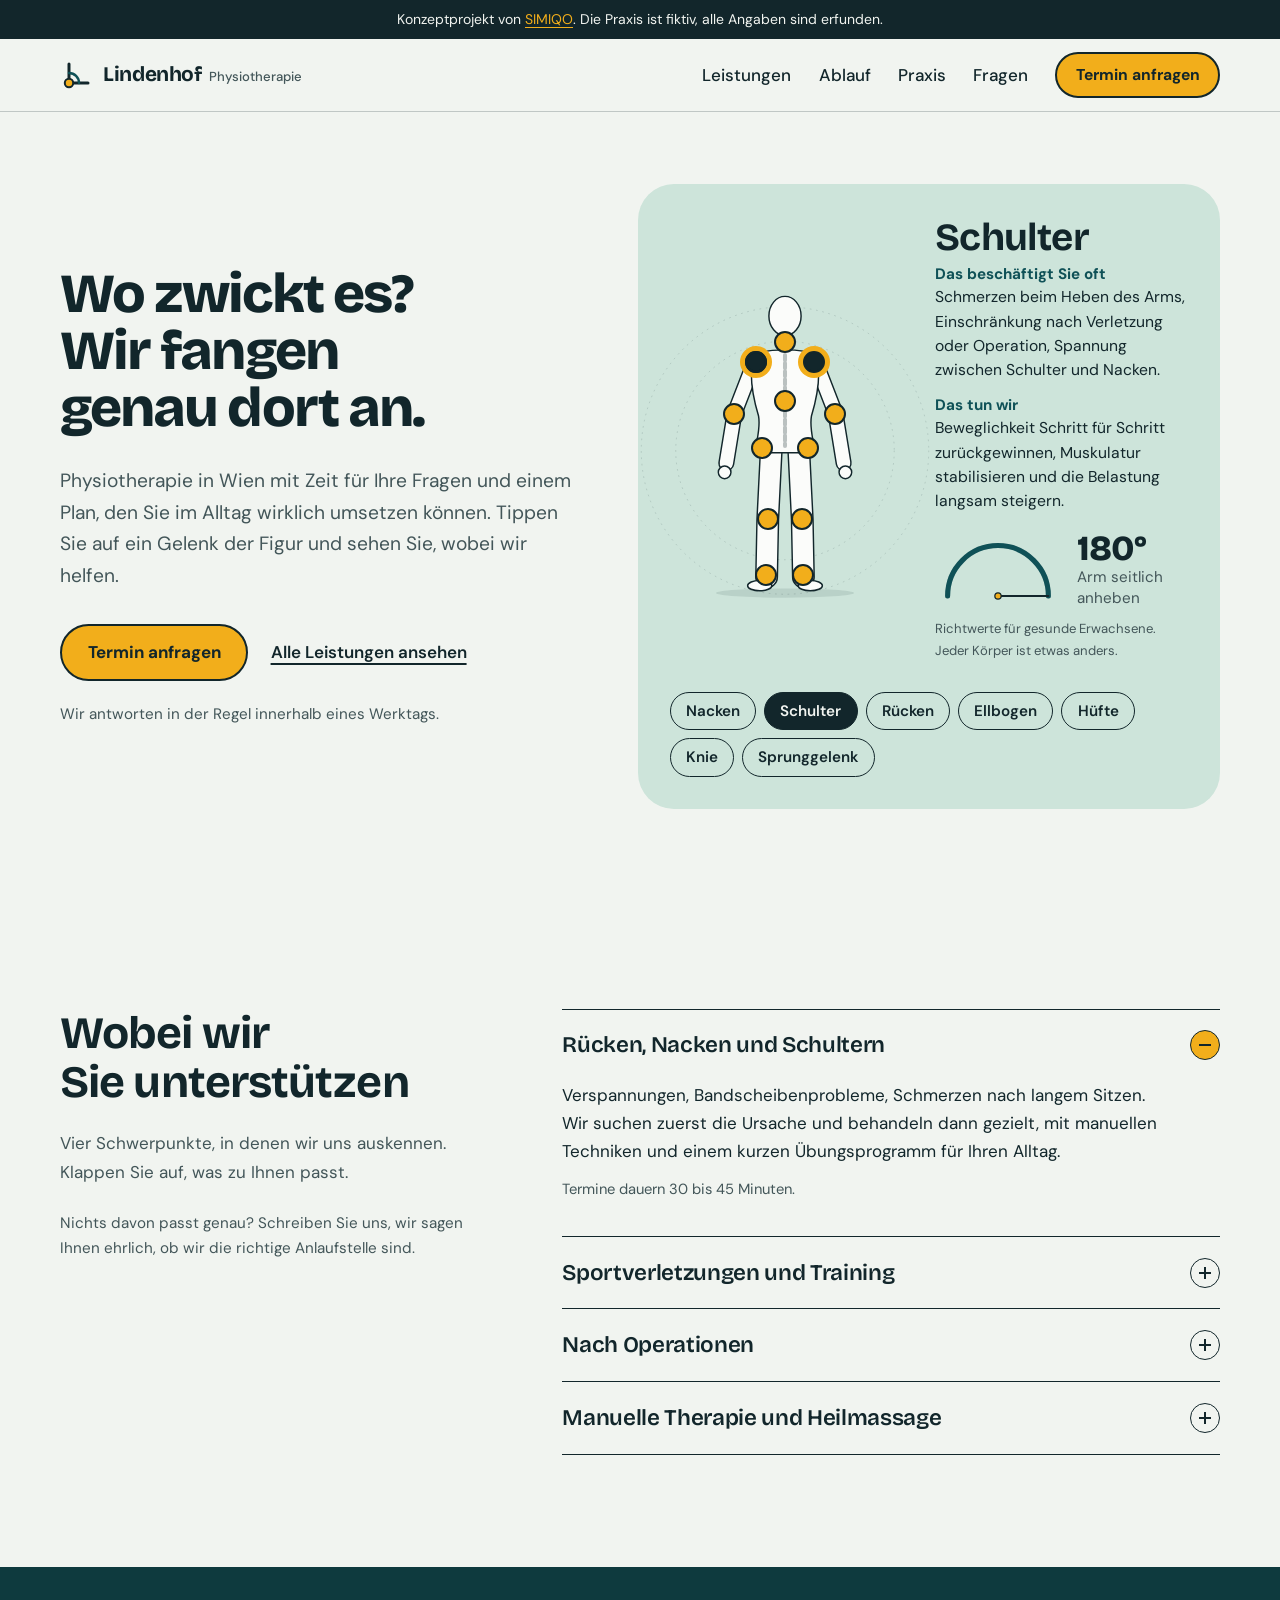
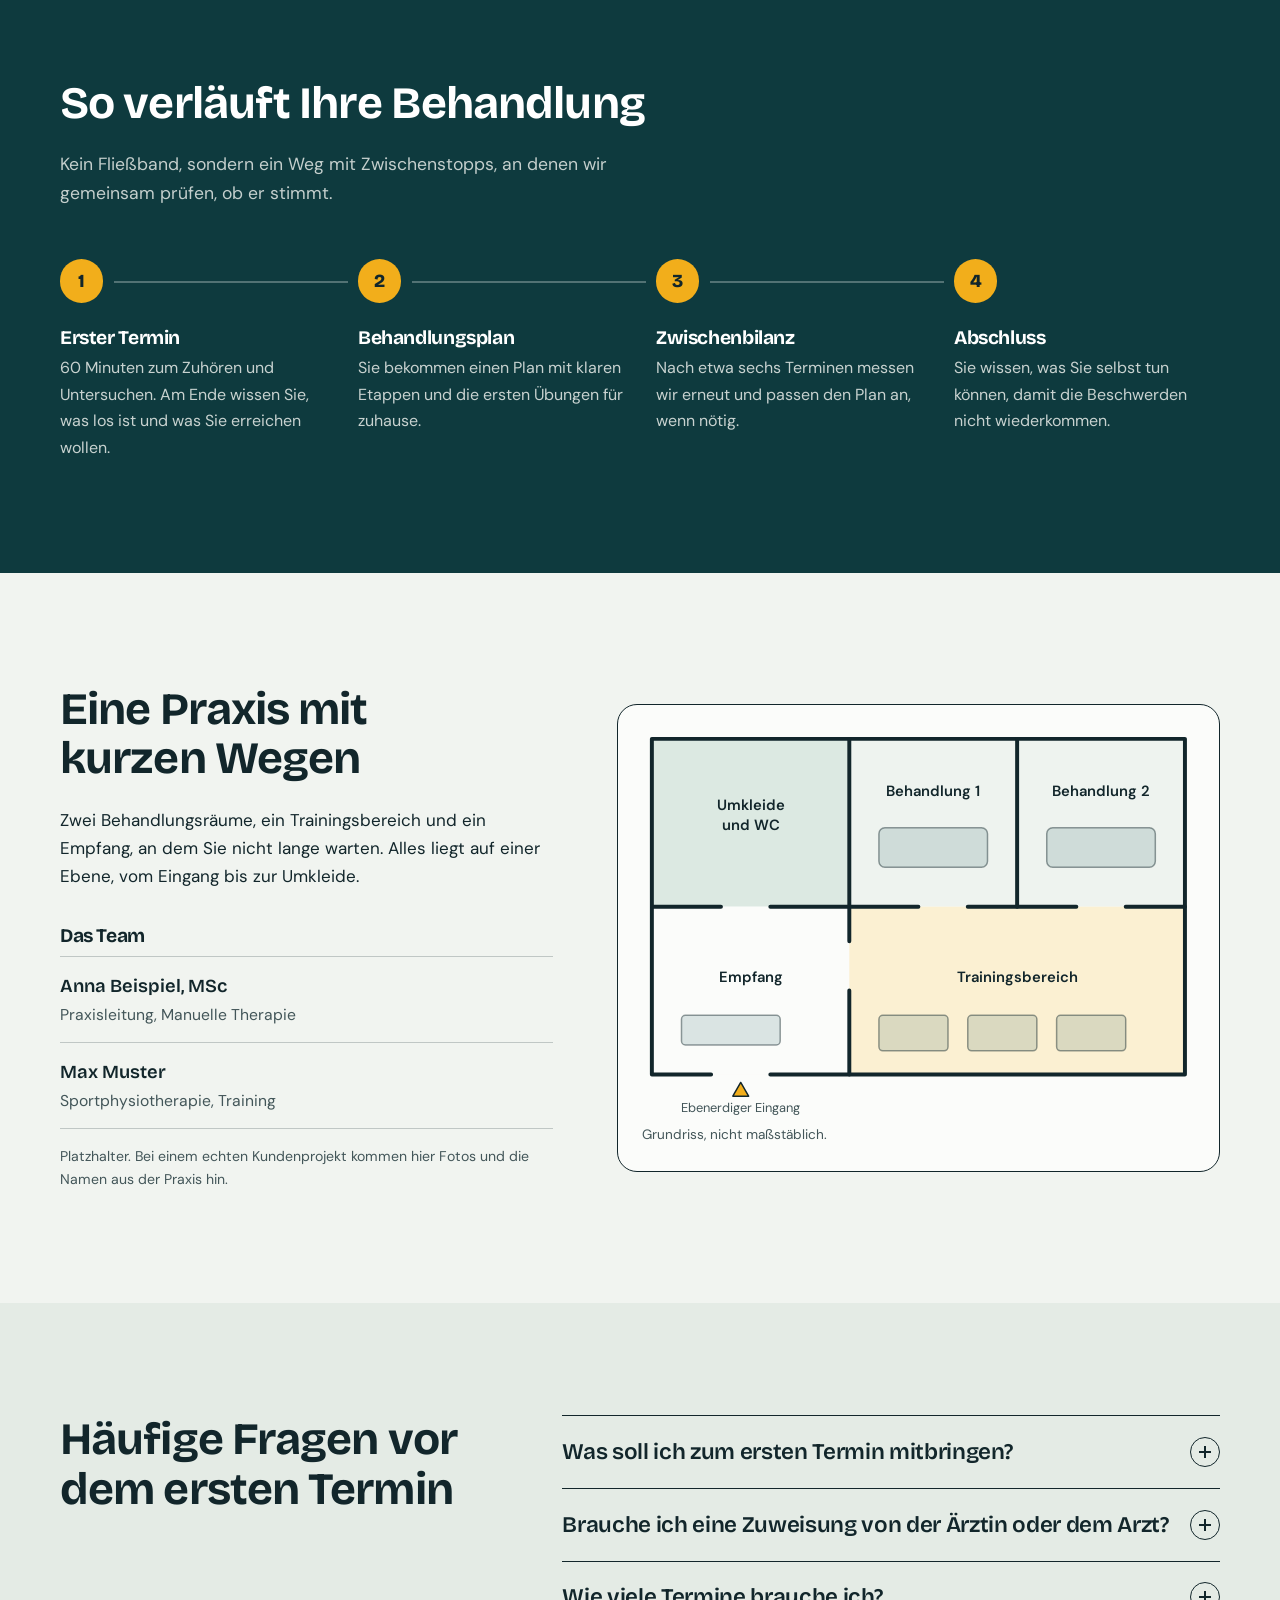
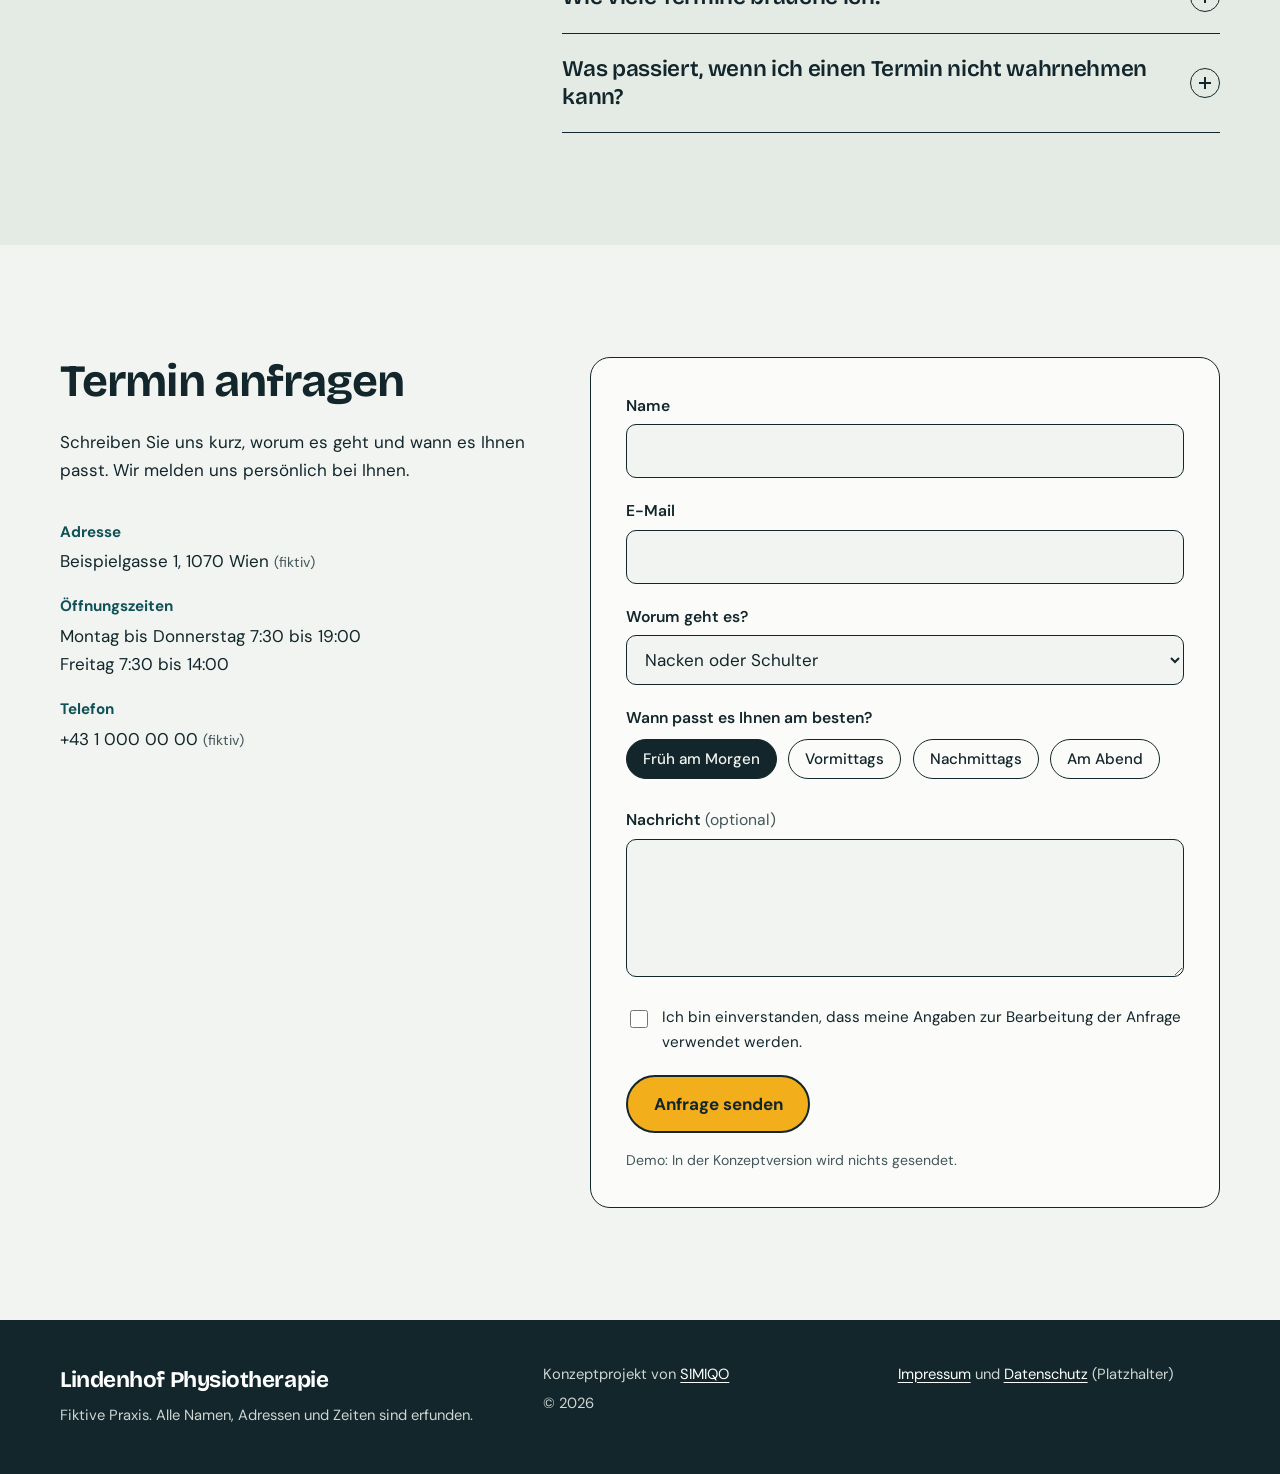
==== commit 19a0ead4: "Update index.html" ====
--- a/index.html
+++ b/index.html
@@ -6,7 +6,372 @@
   <title>Physiotherapie Lindenhof – Konzeptprojekt</title>
   <meta name="description" content="Konzeptprojekt von SIMIQO: Beispiel-Website für eine fiktive Physiotherapiepraxis in Wien.">
   <meta name="robots" content="noindex, nofollow">
-  <link rel="stylesheet" href="style.css">
+  <style>
+/* ==========================================================
+   Physiotherapie Lindenhof – Konzeptprojekt von SIMIQO
+   Schriften liegen als Dateien im Ordner (selbst gehostet, DSGVO-freundlich):
+   Bricolage Grotesque für Überschriften, DM Sans für Text.
+   ========================================================== */
+
+@font-face {
+  font-family: "Bricolage Grotesque";
+  src: url("[data-uri]") format("woff2");
+  font-weight: 200 800;
+  font-style: normal;
+  font-display: swap;
+}
+@font-face {
+  font-family: "DM Sans";
+  src: url("[data-uri]") format("woff2");
+  font-weight: 100 1000;
+  font-style: normal;
+  font-display: swap;
+}
+
+:root {
+  --paper: #F1F4F0;
+  --paper-2: #E4EBE5;
+  --white: #FBFCFA;
+  --ink: #12262B;
+  --ink-soft: #435659;
+  --deep: #0E3A3E;
+  --teal: #0F5157;
+  --mint: #CDE4DA;
+  --amber: #F2AE1B;
+  --amber-dark: #DE9A06;
+  --line: rgba(18, 38, 43, .22);
+
+  --font-head: "Bricolage Grotesque", "DM Sans", system-ui, sans-serif;
+  --font-body: "DM Sans", system-ui, -apple-system, "Segoe UI", Roboto, Arial, sans-serif;
+
+  --maxw: 1160px;
+}
+
+*, *::before, *::after { box-sizing: border-box; }
+
+html { scroll-behavior: smooth; scroll-padding-top: 96px; }
+
+body {
+  margin: 0;
+  background: var(--paper);
+  color: var(--ink);
+  font-family: var(--font-body);
+  font-size: 1.0625rem;
+  line-height: 1.65;
+  -webkit-font-smoothing: antialiased;
+}
+
+svg { display: block; max-width: 100%; }
+
+a { color: var(--teal); text-underline-offset: 3px; }
+a:hover { color: var(--ink); }
+
+h1, h2, h3 { font-family: var(--font-head); font-weight: 700; line-height: 1.1; margin: 0 0 .5em; letter-spacing: -0.02em; text-wrap: balance; }
+h1 { font-size: clamp(2.4rem, 4.3vw, 3.9rem); letter-spacing: -0.035em; line-height: 1.04; font-weight: 800; }
+h2 { font-size: clamp(1.9rem, 3.5vw, 2.9rem); }
+h3 { font-size: 1.2rem; }
+p { margin: 0 0 1em; }
+
+:focus-visible { outline: 3px solid var(--teal); outline-offset: 3px; border-radius: 4px; }
+
+.container { width: min(100% - 2.5rem, var(--maxw)); margin-inline: auto; }
+
+.skip-link {
+  position: absolute; left: 1rem; top: -4rem; z-index: 100;
+  background: var(--ink); color: var(--paper); padding: .6rem 1rem; border-radius: 8px; transition: top .2s;
+}
+.skip-link:focus { top: 1rem; color: var(--paper); }
+
+/* ---------- Konzept-Hinweis ---------- */
+.concept-banner { background: var(--ink); color: var(--paper); text-align: center; font-size: .875rem; padding: .5rem 1rem; }
+.concept-banner a { color: var(--amber); }
+.concept-banner a:hover { color: #fff; }
+
+/* ---------- Header ---------- */
+.site-header { position: sticky; top: 0; z-index: 50; background: var(--paper); border-bottom: 1.5px solid var(--line); }
+.header-inner { display: flex; align-items: center; justify-content: space-between; min-height: 72px; gap: 1rem; }
+
+.logo { display: flex; align-items: center; gap: .7rem; text-decoration: none; color: var(--ink); }
+.logo:hover { color: var(--ink); }
+.logo-mark { flex: none; }
+.logo-text { font-family: var(--font-head); font-size: 1.3rem; font-weight: 700; letter-spacing: -0.02em; }
+.logo-text small { font-family: var(--font-body); font-size: .82rem; font-weight: 500; letter-spacing: 0; color: var(--ink-soft); margin-left: .2em; }
+
+.main-nav ul { list-style: none; margin: 0; padding: 0; display: flex; align-items: center; gap: 1.7rem; }
+.main-nav a:not(.btn) { color: var(--ink); text-decoration: none; font-weight: 500; padding: .3rem 0; background: linear-gradient(var(--amber), var(--amber)) left bottom / 0 3px no-repeat; transition: background-size .2s; }
+.main-nav a:not(.btn):hover { background-size: 100% 3px; }
+
+.nav-toggle {
+  display: none; align-items: center; gap: .6rem;
+  background: none; border: 1.5px solid var(--ink); border-radius: 999px;
+  padding: .45rem .9rem; font: inherit; font-weight: 600; color: var(--ink); cursor: pointer;
+}
+.nav-toggle-bars, .nav-toggle-bars::before { display: block; width: 18px; height: 2px; background: var(--ink); position: relative; }
+.nav-toggle-bars::before { content: ""; position: absolute; top: 6px; left: 0; }
+
+/* ---------- Buttons ---------- */
+.btn {
+  display: inline-block; font: inherit; font-weight: 700; text-decoration: none; text-align: center; cursor: pointer;
+  padding: .8rem 1.6rem; border-radius: 999px; border: 2px solid var(--ink);
+  transition: transform .15s, box-shadow .15s, background-color .15s;
+}
+.btn-action { background: var(--amber); color: var(--ink); }
+.btn-action:hover { background: var(--amber); color: var(--ink); transform: translate(-2px, -2px); box-shadow: 3px 3px 0 var(--ink); }
+.btn-action:active { transform: none; box-shadow: none; }
+.btn-small { padding: .5rem 1.15rem; font-size: .98rem; }
+
+.link-quiet { color: var(--ink); font-weight: 600; text-decoration: underline; text-decoration-thickness: 2px; text-underline-offset: 5px; }
+.link-quiet:hover { color: var(--teal); }
+
+/* ---------- Hero ---------- */
+.hero { padding: clamp(2.5rem, 6vw, 4.5rem) 0 clamp(3rem, 7vw, 5.5rem); }
+.hero-grid { display: grid; grid-template-columns: minmax(0, .95fr) minmax(0, 1.05fr); gap: clamp(2rem, 4vw, 3.5rem); align-items: center; }
+.lead { font-size: 1.2rem; color: var(--ink-soft); max-width: 31em; margin-top: 1.4rem; }
+.hero-actions { display: flex; flex-wrap: wrap; align-items: center; gap: 1.4rem; margin-top: 2rem; }
+.hero-note { margin: 1.3rem 0 0; font-size: .95rem; color: var(--ink-soft); }
+
+/* ---------- Körperkarte ---------- */
+.bodymap {
+  background: var(--mint);
+  border-radius: 36px;
+  padding: clamp(1.2rem, 2.6vw, 2rem);
+  display: grid;
+  grid-template-columns: minmax(0, 230px) minmax(0, 1fr);
+  gap: 1.5rem clamp(1.2rem, 3vw, 2.2rem);
+  align-items: center;
+  overflow: hidden;
+}
+
+.bm-figure { position: relative; aspect-ratio: 400 / 560; width: 100%; }
+.bm-figure svg { width: 100%; height: 100%; overflow: visible; }
+
+.bm-ring { fill: none; stroke: rgba(18, 38, 43, .16); stroke-width: 1.5; stroke-dasharray: 3 8; }
+.bm-shadow { fill: rgba(18, 38, 43, .1); }
+.limb-outline, .limb-fill { fill: none; stroke-linecap: round; stroke-linejoin: round; }
+.limb-outline { stroke: var(--ink); }
+.limb-fill { stroke: var(--white); }
+.limb-arm.limb-outline { stroke-width: 28px; }
+.limb-arm.limb-fill { stroke-width: 23px; }
+.limb-leg.limb-outline { stroke-width: 40px; }
+.limb-leg.limb-fill { stroke-width: 35px; }
+.body-part { fill: var(--white); stroke: var(--ink); stroke-width: 2.5; }
+.bm-spine { fill: none; stroke: rgba(18, 38, 43, .28); stroke-width: 7; stroke-linecap: round; stroke-dasharray: 9 5; }
+
+/* Tippbare Gelenkpunkte */
+.hotspot {
+  position: absolute; transform: translate(-50%, -50%);
+  width: 22px; height: 22px; padding: 0; border-radius: 50%;
+  background: var(--amber); border: 2.5px solid var(--ink); cursor: pointer;
+  transition: transform .15s, background-color .15s, box-shadow .15s;
+}
+.hotspot::before { content: ""; position: absolute; inset: -9px; border-radius: 50%; }
+.hotspot:hover { transform: translate(-50%, -50%) scale(1.18); }
+.hotspot.is-active { background: var(--ink); box-shadow: 0 0 0 5px var(--amber); }
+
+/* Der eine Bewegungsmoment: der Punkt an der Schulter lädt zum Tippen ein */
+.hotspot.hint::after {
+  content: ""; position: absolute; inset: -2px; border-radius: 50%;
+  border: 2px solid var(--ink); animation: hint-pulse 1.8s ease-out infinite;
+}
+@keyframes hint-pulse {
+  0% { transform: scale(1); opacity: .7; }
+  100% { transform: scale(2.4); opacity: 0; }
+}
+
+.bm-info { min-width: 0; }
+.bm-title { font-size: clamp(1.8rem, 3vw, 2.4rem); margin-bottom: .5rem; }
+.bm-block { margin-bottom: .9rem; }
+.bm-block h3 { font-family: var(--font-body); font-size: .95rem; font-weight: 700; letter-spacing: 0; margin: 0 0 .15rem; color: var(--teal); }
+.bm-block p { margin: 0; font-size: .98rem; line-height: 1.55; }
+
+.gauge { display: flex; align-items: center; gap: 1rem; margin-top: 1.1rem; }
+.gauge svg { width: 126px; height: auto; flex: none; overflow: visible; }
+.gauge-track, .gauge-arc { fill: none; stroke-width: 8; stroke-linecap: round; }
+.gauge-track { stroke: rgba(18, 38, 43, .16); }
+.gauge-arc { stroke: var(--teal); stroke-dasharray: 251.33; stroke-dashoffset: 251.33; transition: stroke-dashoffset .7s cubic-bezier(.3, .8, .3, 1); }
+.gauge-arm { stroke: var(--ink); stroke-width: 3; stroke-linecap: round; transform-origin: 100px 100px; transition: transform .7s cubic-bezier(.3, .8, .3, 1); }
+.gauge-pivot { fill: var(--amber); stroke: var(--ink); stroke-width: 2; }
+.gauge-text { margin: 0; line-height: 1.25; }
+.gauge-text strong { display: block; font-family: var(--font-head); font-size: 2.2rem; font-weight: 800; letter-spacing: -0.03em; line-height: 1; }
+.gauge-text span { font-size: .95rem; color: var(--ink-soft); }
+.gauge-note { margin: .6rem 0 0; font-size: .82rem; color: var(--ink-soft); }
+
+.bm-chips { grid-column: 1 / -1; list-style: none; margin: .4rem 0 0; padding: 0; display: flex; flex-wrap: wrap; gap: .5rem; }
+.chip {
+  font: inherit; font-size: .95rem; font-weight: 600; color: var(--ink);
+  background: transparent; border: 1.5px solid var(--ink); border-radius: 999px;
+  padding: .35rem .95rem; cursor: pointer; transition: background-color .15s, color .15s;
+}
+.chip:hover { background: rgba(18, 38, 43, .1); }
+.chip[aria-pressed="true"] { background: var(--ink); color: var(--paper); }
+
+/* ---------- Abschnitte ---------- */
+.section { padding: clamp(4rem, 9vw, 7rem) 0; }
+.section-tint { background: var(--paper-2); }
+.section-deep { background: var(--deep); color: var(--paper); }
+.section-deep :focus-visible, .site-footer :focus-visible { outline-color: var(--amber); }
+.section-deep h2, .section-deep h3 { color: #fff; }
+
+.section-head { max-width: 40rem; margin-bottom: 3.2rem; }
+.section-head p { color: var(--ink-soft); font-size: 1.1rem; margin: 0; }
+.section-deep .section-head p { color: rgba(241, 244, 240, .8); }
+
+.split { display: grid; grid-template-columns: minmax(0, .8fr) minmax(0, 1.2fr); gap: clamp(2rem, 5vw, 4.5rem); align-items: start; }
+.split-head { position: sticky; top: 112px; }
+.split-head p { color: var(--ink-soft); }
+.split-head .aside { font-size: .95rem; margin-top: 1.6rem; }
+
+/* Aufklappbare Listen */
+.acc-list { border-bottom: 1.5px solid var(--ink); }
+.acc { border-top: 1.5px solid var(--ink); }
+.acc summary {
+  list-style: none; display: flex; justify-content: space-between; align-items: center; gap: 1.2rem;
+  padding: 1.3rem 0; cursor: pointer;
+  font-family: var(--font-head); font-size: clamp(1.15rem, 2vw, 1.4rem); font-weight: 600; letter-spacing: -0.015em; line-height: 1.25;
+}
+.acc summary::-webkit-details-marker { display: none; }
+.acc summary::after {
+  content: ""; flex: none; width: 30px; height: 30px; border-radius: 50%; border: 1.5px solid var(--ink);
+  background:
+    linear-gradient(var(--ink), var(--ink)) center / 12px 2px no-repeat,
+    linear-gradient(var(--ink), var(--ink)) center / 2px 12px no-repeat;
+  transition: background-size .2s, background-color .2s;
+}
+.acc summary:hover::after { background-color: var(--amber); }
+.acc[open] summary::after {
+  background-color: var(--amber);
+  background-size: 12px 2px, 2px 0;
+}
+.acc-body { padding: 0 0 1.5rem; max-width: 36em; }
+.acc[open] .acc-body { animation: acc-open .25s ease-out; }
+@keyframes acc-open { from { opacity: 0; transform: translateY(-6px); } to { opacity: 1; transform: none; } }
+.acc-body p { margin: 0 0 .7em; }
+.acc-meta { font-size: .92rem; color: var(--ink-soft); }
+
+/* Ablauf */
+.timeline { list-style: none; margin: 0; padding: 0; display: grid; grid-template-columns: repeat(4, minmax(0, 1fr)); gap: 2rem; counter-reset: step; }
+.timeline li { counter-increment: step; position: relative; padding-top: 4.2rem; }
+.timeline li::before {
+  content: counter(step); position: absolute; top: 0; left: 0;
+  width: 2.7rem; height: 2.7rem; border-radius: 50%;
+  background: var(--amber); color: var(--ink);
+  display: grid; place-items: center; font-family: var(--font-head); font-weight: 800; font-size: 1.15rem;
+}
+.timeline li::after { content: ""; position: absolute; top: 1.35rem; left: 3.4rem; right: -1.4rem; height: 2px; background: rgba(241, 244, 240, .3); }
+.timeline li:last-child::after { display: none; }
+.timeline h3 { margin-bottom: .4em; }
+.timeline p { margin: 0; color: rgba(241, 244, 240, .82); font-size: 1rem; }
+
+/* Praxis */
+.praxis-grid { display: grid; grid-template-columns: minmax(0, .9fr) minmax(0, 1.1fr); gap: clamp(2rem, 5vw, 4.5rem); align-items: center; }
+.praxis-sub { margin-top: 2.2rem; }
+.team { margin: 0; }
+.team div { border-top: 1.5px solid var(--line); padding: .9rem 0; }
+.team div:last-child { border-bottom: 1.5px solid var(--line); }
+.team dt { font-family: var(--font-head); font-size: 1.15rem; font-weight: 600; }
+.team dd { margin: 0; color: var(--ink-soft); font-size: .98rem; }
+.placeholder-note { font-size: .88rem; color: var(--ink-soft); margin: 1rem 0 0; }
+
+.plan { margin: 0; background: var(--white); border: 1.5px solid var(--ink); border-radius: 20px; padding: clamp(.9rem, 2vw, 1.5rem); }
+.plan svg { width: 100%; height: auto; }
+.plan figcaption { font-size: .85rem; color: var(--ink-soft); margin-top: .5rem; }
+.room { stroke: none; }
+.room-a { fill: #DCE9E2; }
+.room-b { fill: #FBFCFA; }
+.room-c { fill: #EEF3EF; }
+.room-d { fill: #FBF0D2; }
+.furniture { fill: rgba(15, 81, 87, .14); stroke: rgba(18, 38, 43, .45); stroke-width: 1.5; }
+.wall { fill: none; stroke: var(--ink); stroke-width: 4; stroke-linecap: round; stroke-linejoin: round; }
+.plan-label { font-family: var(--font-body); font-size: 15px; font-weight: 600; fill: var(--ink); }
+.plan-note { font-family: var(--font-body); font-size: 13px; fill: var(--ink-soft); }
+.plan-arrow { fill: var(--amber); stroke: var(--ink); stroke-width: 1.5; stroke-linejoin: round; }
+
+/* Kontakt */
+.contact-grid { display: grid; grid-template-columns: minmax(0, .85fr) minmax(0, 1.15fr); gap: clamp(2rem, 5vw, 4.5rem); align-items: start; }
+.contact-details { margin: 2.2rem 0 0; }
+.contact-details div { margin-bottom: 1.2rem; }
+.contact-details dt { font-weight: 700; font-size: .95rem; color: var(--teal); }
+.contact-details dd { margin: .15rem 0 0; }
+.fictional { color: var(--ink-soft); font-size: .88rem; }
+
+.form { background: var(--white); border: 1.5px solid var(--ink); border-radius: 20px; padding: clamp(1.4rem, 3vw, 2.2rem); }
+.field { margin-bottom: 1.25rem; }
+.field label { display: block; font-weight: 600; margin-bottom: .35rem; font-size: .98rem; }
+.optional { font-weight: 400; color: var(--ink-soft); }
+.field input[type="text"], .field input[type="email"], .field select, .field textarea {
+  width: 100%; font: inherit; color: var(--ink);
+  padding: .75rem .9rem; background: var(--paper); border: 1.5px solid var(--ink); border-radius: 10px;
+}
+.field input:focus, .field select:focus, .field textarea:focus { outline: 3px solid var(--amber); outline-offset: 1px; }
+.field.has-error input, .field.has-error select, .field.has-error textarea { border-color: #B3402A; }
+
+.pills { border: 0; padding: 0; margin-inline: 0; min-width: 0; }
+.pills legend { font-weight: 600; font-size: .98rem; padding: 0; margin-bottom: .5rem; }
+.pills label { display: inline-block; font-weight: 500; margin: 0 .4rem .5rem 0; position: relative; }
+.pills input { position: absolute; opacity: 0; inset: 0; width: 100%; height: 100%; margin: 0; cursor: pointer; }
+.pills span { display: inline-block; padding: .4rem 1rem; border: 1.5px solid var(--ink); border-radius: 999px; font-size: .95rem; transition: background-color .15s, color .15s; }
+.pills input:checked + span { background: var(--ink); color: var(--paper); }
+.pills input:focus-visible + span { outline: 3px solid var(--teal); outline-offset: 2px; }
+
+.field-check { display: grid; grid-template-columns: auto 1fr; gap: .2rem .7rem; align-items: start; }
+.field-check input { margin-top: .35rem; width: 1.1rem; height: 1.1rem; accent-color: var(--ink); }
+.field-check label { font-weight: 400; font-size: .95rem; margin: 0; }
+.field-check .error { grid-column: 2; }
+
+.error { color: #A93823; font-size: .9rem; margin: .35rem 0 0; }
+.error:empty { display: none; }
+.form-demo-note { font-size: .88rem; color: var(--ink-soft); margin: 1rem 0 0; }
+.form-success { margin: 1rem 0 0; padding: .9rem 1rem; background: var(--mint); border-radius: 10px; font-weight: 500; }
+
+/* ---------- Footer ---------- */
+.site-footer { background: var(--ink); color: rgba(241, 244, 240, .85); padding: 2.6rem 0; }
+.site-footer a { color: #fff; }
+.footer-grid { display: grid; grid-template-columns: 1.4fr 1fr 1fr; gap: 1.5rem 2rem; }
+.footer-brand { font-family: var(--font-head); font-size: 1.4rem; font-weight: 700; color: #fff; margin: 0 0 .3rem; letter-spacing: -0.02em; }
+.footer-small { margin: 0 0 .3rem; font-size: .92rem; }
+
+/* ---------- Mobil ---------- */
+@media (max-width: 980px) {
+  .hero-grid, .split, .praxis-grid, .contact-grid { grid-template-columns: 1fr; }
+  .split-head { position: static; }
+  .timeline { grid-template-columns: 1fr 1fr; row-gap: 2.6rem; }
+  .timeline li:nth-child(2)::after { display: none; }
+}
+
+@media (max-width: 860px) {
+  .nav-toggle { display: inline-flex; }
+  .main-nav {
+    position: absolute; left: 0; right: 0; top: 100%;
+    background: var(--paper); border-bottom: 1.5px solid var(--line);
+    display: none; padding: 1rem 1.25rem 1.5rem;
+  }
+  .main-nav.is-open { display: block; }
+  .main-nav ul { flex-direction: column; align-items: stretch; gap: .2rem; }
+  .main-nav a:not(.btn) { display: block; padding: .8rem .2rem; background: none; }
+  .main-nav .btn { margin-top: .7rem; display: block; }
+}
+
+@media (max-width: 480px) {
+  .logo-text small { display: none; }
+}
+
+@media (max-width: 640px) {
+  .bodymap { grid-template-columns: 1fr; border-radius: 28px; }
+  .bm-figure { max-width: 230px; margin-inline: auto; }
+  .bm-chips { grid-column: auto; }
+  .timeline { grid-template-columns: 1fr; row-gap: 0; }
+  .timeline li { padding: 0 0 2.2rem 4rem; min-height: 3.6rem; }
+  .timeline li::after { top: 3.2rem; bottom: .4rem; left: calc(1.35rem - 1px); right: auto; width: 2px; height: auto; }
+  .timeline li:nth-child(2)::after { display: block; }
+  .footer-grid { grid-template-columns: 1fr; }
+}
+
+@media (prefers-reduced-motion: reduce) {
+  html { scroll-behavior: auto; }
+  *, *::before, *::after { transition: none !important; animation: none !important; }
+}
+
+</style>
 </head>
 <body>
 
@@ -406,6 +771,256 @@
     </div>
   </footer>
 
-  <script src="script.js"></script>
+  <script>
+// Physiotherapie Lindenhof – Konzeptprojekt von SIMIQO
+
+document.addEventListener("DOMContentLoaded", () => {
+
+  // ---------- Jahr im Footer ----------
+  const yearEl = document.getElementById("year");
+  if (yearEl) yearEl.textContent = new Date().getFullYear();
+
+  // ---------- Mobiles Menü ----------
+  const toggle = document.getElementById("navToggle");
+  const nav = document.getElementById("mainNav");
+
+  function setMenu(open) {
+    nav.classList.toggle("is-open", open);
+    toggle.setAttribute("aria-expanded", String(open));
+  }
+
+  toggle.addEventListener("click", () => setMenu(!nav.classList.contains("is-open")));
+  nav.querySelectorAll("a").forEach(link => link.addEventListener("click", () => setMenu(false)));
+  document.addEventListener("keydown", (e) => {
+    if (e.key === "Escape" && nav.classList.contains("is-open")) {
+      setMenu(false);
+      toggle.focus();
+    }
+  });
+
+  // ---------- Körperkarte ----------
+  // Richtwerte für den Bewegungsumfang gesunder Erwachsener (Grad)
+  const REGIONS = {
+    nacken: {
+      name: "Nacken",
+      problems: "Verspannungen, Kopfschmerzen, die vom Nacken ausgehen, ein steifer Hals nach langen Bildschirmtagen.",
+      therapy: "Manuelle Techniken, sanfte Mobilisation und ein kurzes Übungsprogramm für Ihren Arbeitsplatz.",
+      degrees: 80,
+      movement: "Kopf zur Seite drehen"
+    },
+    schulter: {
+      name: "Schulter",
+      problems: "Schmerzen beim Heben des Arms, Einschränkung nach Verletzung oder Operation, Spannung zwischen Schulter und Nacken.",
+      therapy: "Beweglichkeit Schritt für Schritt zurückgewinnen, Muskulatur stabilisieren und die Belastung langsam steigern.",
+      degrees: 180,
+      movement: "Arm seitlich anheben"
+    },
+    ruecken: {
+      name: "Rücken",
+      problems: "Kreuzschmerzen, Hexenschuss, Beschwerden nach langem Sitzen oder schwerem Heben.",
+      therapy: "Beweglichkeit und Kraft prüfen, manuell behandeln und den Rumpf mit passenden Übungen stabilisieren.",
+      degrees: 60,
+      movement: "Oberkörper nach vorn beugen"
+    },
+    ellbogen: {
+      name: "Ellbogen",
+      problems: "Tennis- oder Golferellbogen, Schmerzen beim Greifen, Tragen und Händeschütteln.",
+      therapy: "Belastung anpassen, die Sehnen gezielt aufbauen und gemeinsam klären, was im Alltag mitspielt.",
+      degrees: 145,
+      movement: "Ellbogen beugen"
+    },
+    huefte: {
+      name: "Hüfte",
+      problems: "Steifigkeit, Schmerzen beim Gehen oder Treppensteigen, Begleitung nach einer Hüftoperation.",
+      therapy: "Das Gelenk mobilisieren, das Gehen schulen und Gesäß und Oberschenkel kräftigen.",
+      degrees: 120,
+      movement: "Knie zur Brust heben"
+    },
+    knie: {
+      name: "Knie",
+      problems: "Schmerzen nach dem Sport, Beschwerden an der Kniescheibe, Reha nach Bandverletzung oder Operation.",
+      therapy: "Kraft in klaren Etappen aufbauen, die Koordination verbessern und sicher in den Sport zurückkehren.",
+      degrees: 135,
+      movement: "Knie beugen"
+    },
+    sprunggelenk: {
+      name: "Sprunggelenk",
+      problems: "Umgeknickt, Schwellung, Unsicherheit beim Gehen auf unebenem Boden.",
+      therapy: "Abschwellen, Beweglichkeit aufbauen und Gleichgewicht sowie Stabilität gezielt trainieren.",
+      degrees: 20,
+      movement: "Fußspitze zum Schienbein ziehen"
+    }
+  };
+
+  // Positionen der Gelenkpunkte im Koordinatensystem der Figur (400 x 560)
+  const SPOTS = [
+    { region: "nacken",       x: 200, y: 112 },
+    { region: "schulter",     x: 150, y: 146, hint: true },
+    { region: "schulter",     x: 250, y: 146 },
+    { region: "ruecken",      x: 200, y: 214 },
+    { region: "ellbogen",     x: 112, y: 236 },
+    { region: "ellbogen",     x: 288, y: 236 },
+    { region: "huefte",       x: 160, y: 296 },
+    { region: "huefte",       x: 240, y: 296 },
+    { region: "knie",         x: 170, y: 420 },
+    { region: "knie",         x: 230, y: 420 },
+    { region: "sprunggelenk", x: 168, y: 516 },
+    { region: "sprunggelenk", x: 232, y: 516 }
+  ];
+
+  const figure = document.getElementById("bmFigure");
+  const chipList = document.getElementById("bmChips");
+  const titleEl = document.getElementById("bmTitle");
+  const problemsEl = document.getElementById("bmProblems");
+  const therapyEl = document.getElementById("bmTherapy");
+  const arcEl = document.getElementById("bmGaugeArc");
+  const armEl = document.getElementById("bmGaugeArm");
+  const valueEl = document.getElementById("bmGaugeValue");
+  const labelEl = document.getElementById("bmGaugeLabel");
+
+  const ARC_LENGTH = 251.33; // Halbkreis mit Radius 80
+  const hotspots = [];
+  const chips = {};
+  let hintSpot = null;
+
+  function select(key, byUser) {
+    const r = REGIONS[key];
+    if (!r) return;
+
+    titleEl.textContent = r.name;
+    problemsEl.textContent = r.problems;
+    therapyEl.textContent = r.therapy;
+    valueEl.textContent = r.degrees + "°";
+    labelEl.textContent = r.movement;
+
+    arcEl.style.strokeDashoffset = String(ARC_LENGTH * (1 - r.degrees / 180));
+    armEl.style.transform = "rotate(" + r.degrees + "deg)";
+
+    Object.keys(chips).forEach(k => chips[k].setAttribute("aria-pressed", String(k === key)));
+    hotspots.forEach(h => h.el.classList.toggle("is-active", h.region === key));
+
+    if (byUser && hintSpot) {
+      hintSpot.classList.remove("hint");
+      hintSpot = null;
+    }
+  }
+
+  // Auswahl-Chips (zugänglich per Tastatur und Screenreader)
+  Object.keys(REGIONS).forEach(key => {
+    const li = document.createElement("li");
+    const btn = document.createElement("button");
+    btn.type = "button";
+    btn.className = "chip";
+    btn.textContent = REGIONS[key].name;
+    btn.setAttribute("aria-pressed", "false");
+    btn.addEventListener("click", () => select(key, true));
+    li.appendChild(btn);
+    chipList.appendChild(li);
+    chips[key] = btn;
+  });
+
+  // Gelenkpunkte auf der Figur (zusätzlich zum Antippen, für Tastatur sind die Chips da)
+  SPOTS.forEach(spot => {
+    const btn = document.createElement("button");
+    btn.type = "button";
+    btn.className = "hotspot";
+    btn.tabIndex = -1;
+    btn.setAttribute("aria-hidden", "true");
+    btn.style.left = (spot.x / 400 * 100) + "%";
+    btn.style.top = (spot.y / 560 * 100) + "%";
+    if (spot.hint) {
+      btn.classList.add("hint");
+      hintSpot = btn;
+    }
+    btn.addEventListener("click", () => select(spot.region, true));
+    figure.appendChild(btn);
+    hotspots.push({ region: spot.region, el: btn });
+  });
+
+  // Startzustand: Schulter, das Messgerät fährt kurz nach dem Laden ein
+  window.setTimeout(() => select("schulter", false), 250);
+
+  // ---------- Formular (nur Demo, sendet nichts) ----------
+  const form = document.getElementById("contactForm");
+  const success = document.getElementById("formSuccess");
+
+  const fields = {
+    name:    { input: document.getElementById("name"),    error: document.getElementById("nameError") },
+    email:   { input: document.getElementById("email"),   error: document.getElementById("emailError") },
+    privacy: { input: document.getElementById("privacy"), error: document.getElementById("privacyError") }
+  };
+
+  const emailPattern = /^[^\s@]+@[^\s@]+\.[^\s@]{2,}$/;
+
+  function setError(key, message) {
+    const { input, error } = fields[key];
+    error.textContent = message;
+    input.closest(".field").classList.toggle("has-error", Boolean(message));
+    input.setAttribute("aria-invalid", message ? "true" : "false");
+    if (message) {
+      input.setAttribute("aria-describedby", error.id);
+    } else {
+      input.removeAttribute("aria-describedby");
+    }
+  }
+
+  function validate() {
+    let firstInvalid = null;
+
+    if (fields.name.input.value.trim().length < 2) {
+      setError("name", "Bitte geben Sie Ihren Namen ein.");
+      firstInvalid = firstInvalid || fields.name.input;
+    } else {
+      setError("name", "");
+    }
+
+    if (!emailPattern.test(fields.email.input.value.trim())) {
+      setError("email", "Bitte geben Sie eine gültige E-Mail-Adresse ein, zum Beispiel name@beispiel.at.");
+      firstInvalid = firstInvalid || fields.email.input;
+    } else {
+      setError("email", "");
+    }
+
+    if (!fields.privacy.input.checked) {
+      setError("privacy", "Bitte stimmen Sie der Verarbeitung Ihrer Angaben zu, damit wir antworten können.");
+      firstInvalid = firstInvalid || fields.privacy.input;
+    } else {
+      setError("privacy", "");
+    }
+
+    return firstInvalid;
+  }
+
+  form.addEventListener("submit", (e) => {
+    e.preventDefault();
+    success.hidden = true;
+
+    const firstInvalid = validate();
+    if (firstInvalid) {
+      firstInvalid.focus();
+      return;
+    }
+
+    // Konzeptversion: hier wird bewusst nichts gesendet.
+    // Bei einem echten Kundenprojekt kommt an dieser Stelle der Versand hin
+    // (z. B. über einen datenschutzkonformen Formular-Dienst oder ein eigenes Backend).
+    success.textContent = "Anfrage gesendet. In dieser Konzeptversion wurde nichts verschickt, so würde die Bestätigung aussehen.";
+    success.hidden = false;
+    form.reset();
+  });
+
+  // Fehler verschwinden, sobald das jeweilige Feld stimmt
+  fields.name.input.addEventListener("input", () => {
+    if (fields.name.error.textContent && fields.name.input.value.trim().length >= 2) setError("name", "");
+  });
+  fields.email.input.addEventListener("input", () => {
+    if (fields.email.error.textContent && emailPattern.test(fields.email.input.value.trim())) setError("email", "");
+  });
+  fields.privacy.input.addEventListener("change", () => {
+    if (fields.privacy.error.textContent && fields.privacy.input.checked) setError("privacy", "");
+  });
+});
+
+</script>
 </body>
 </html>
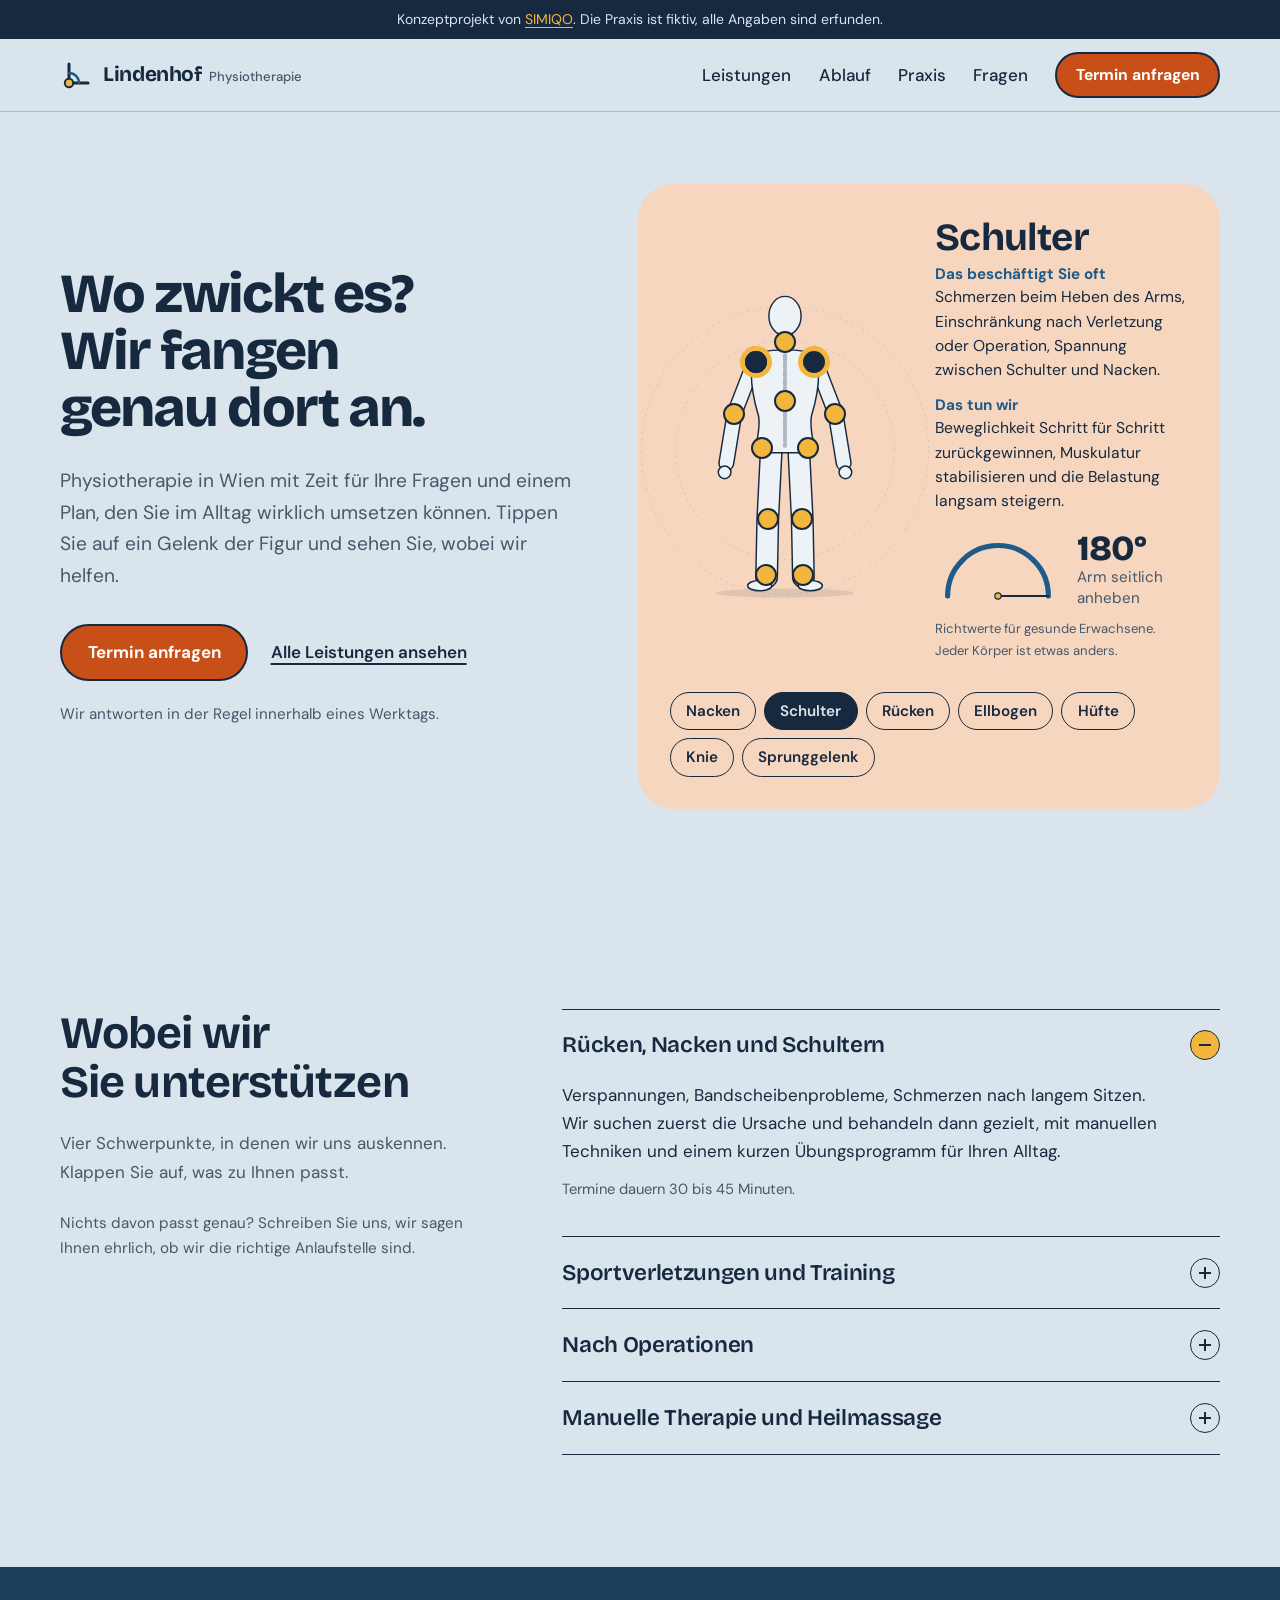
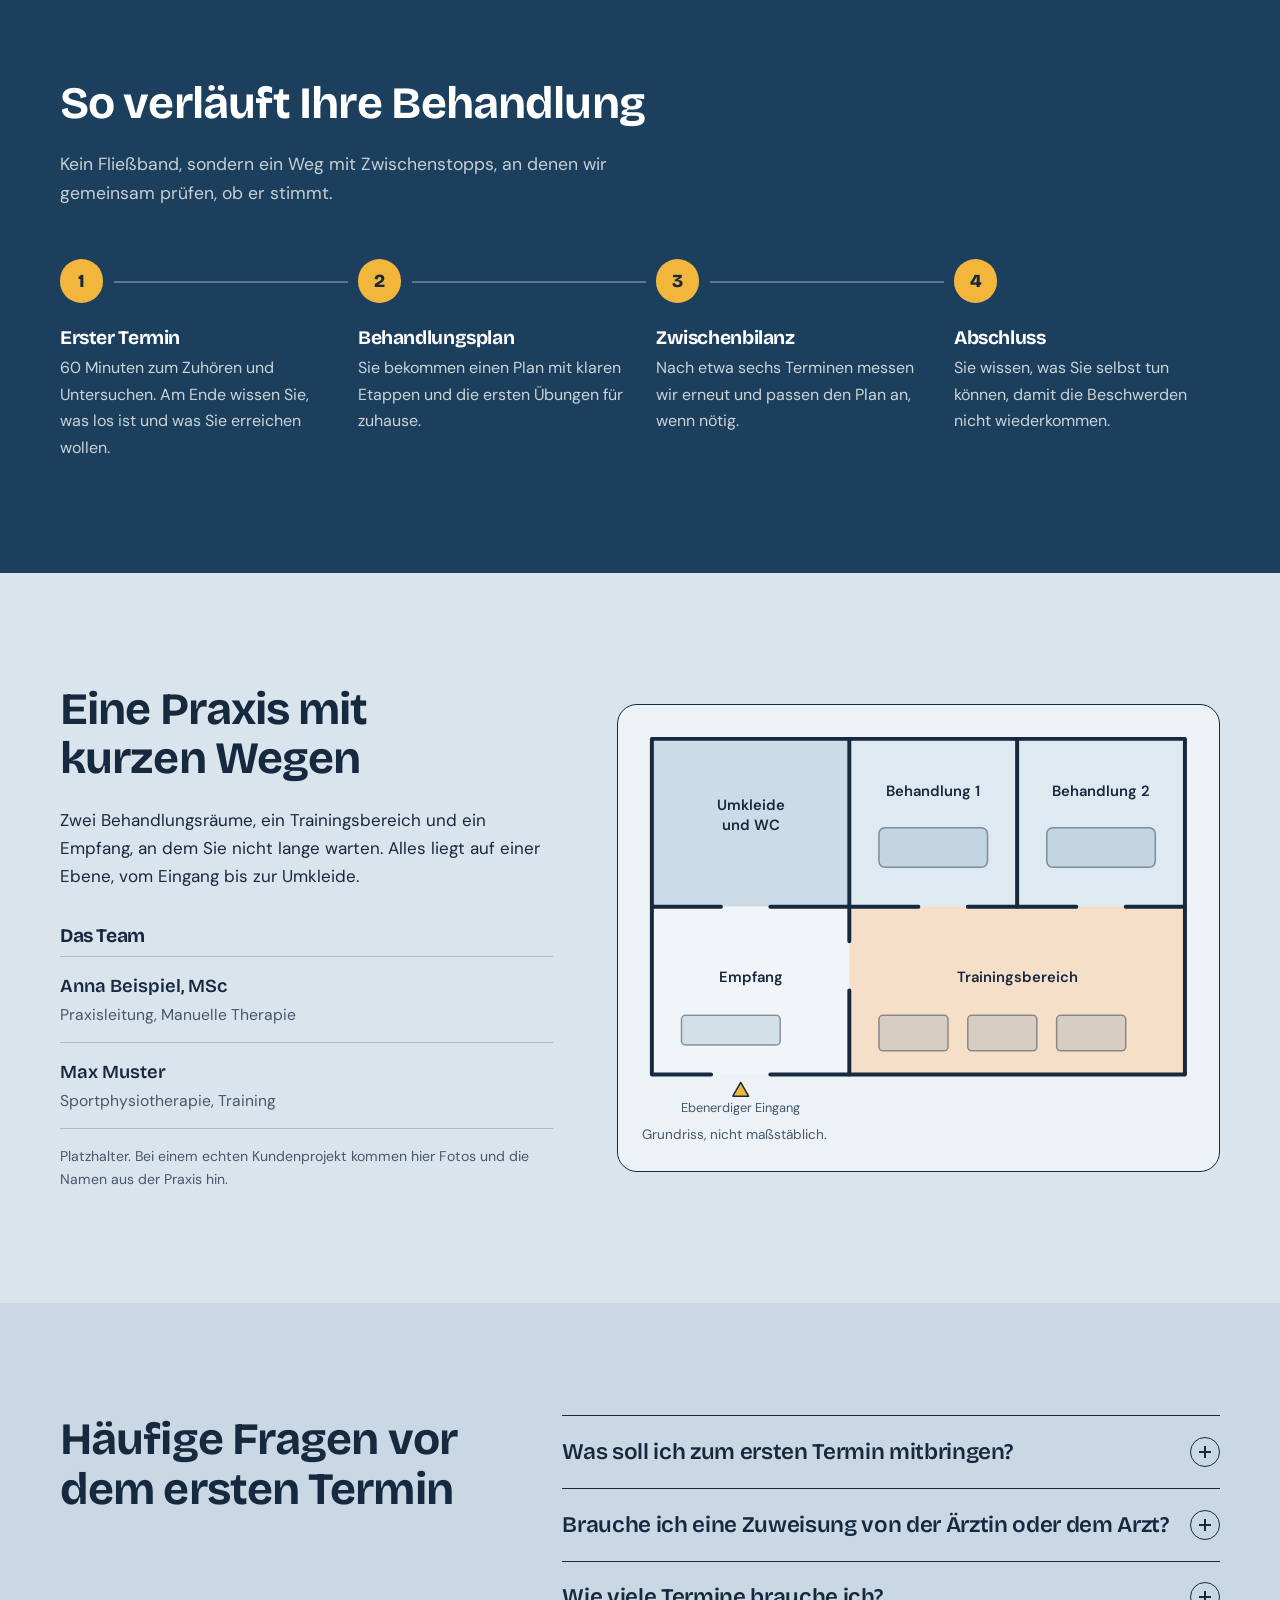
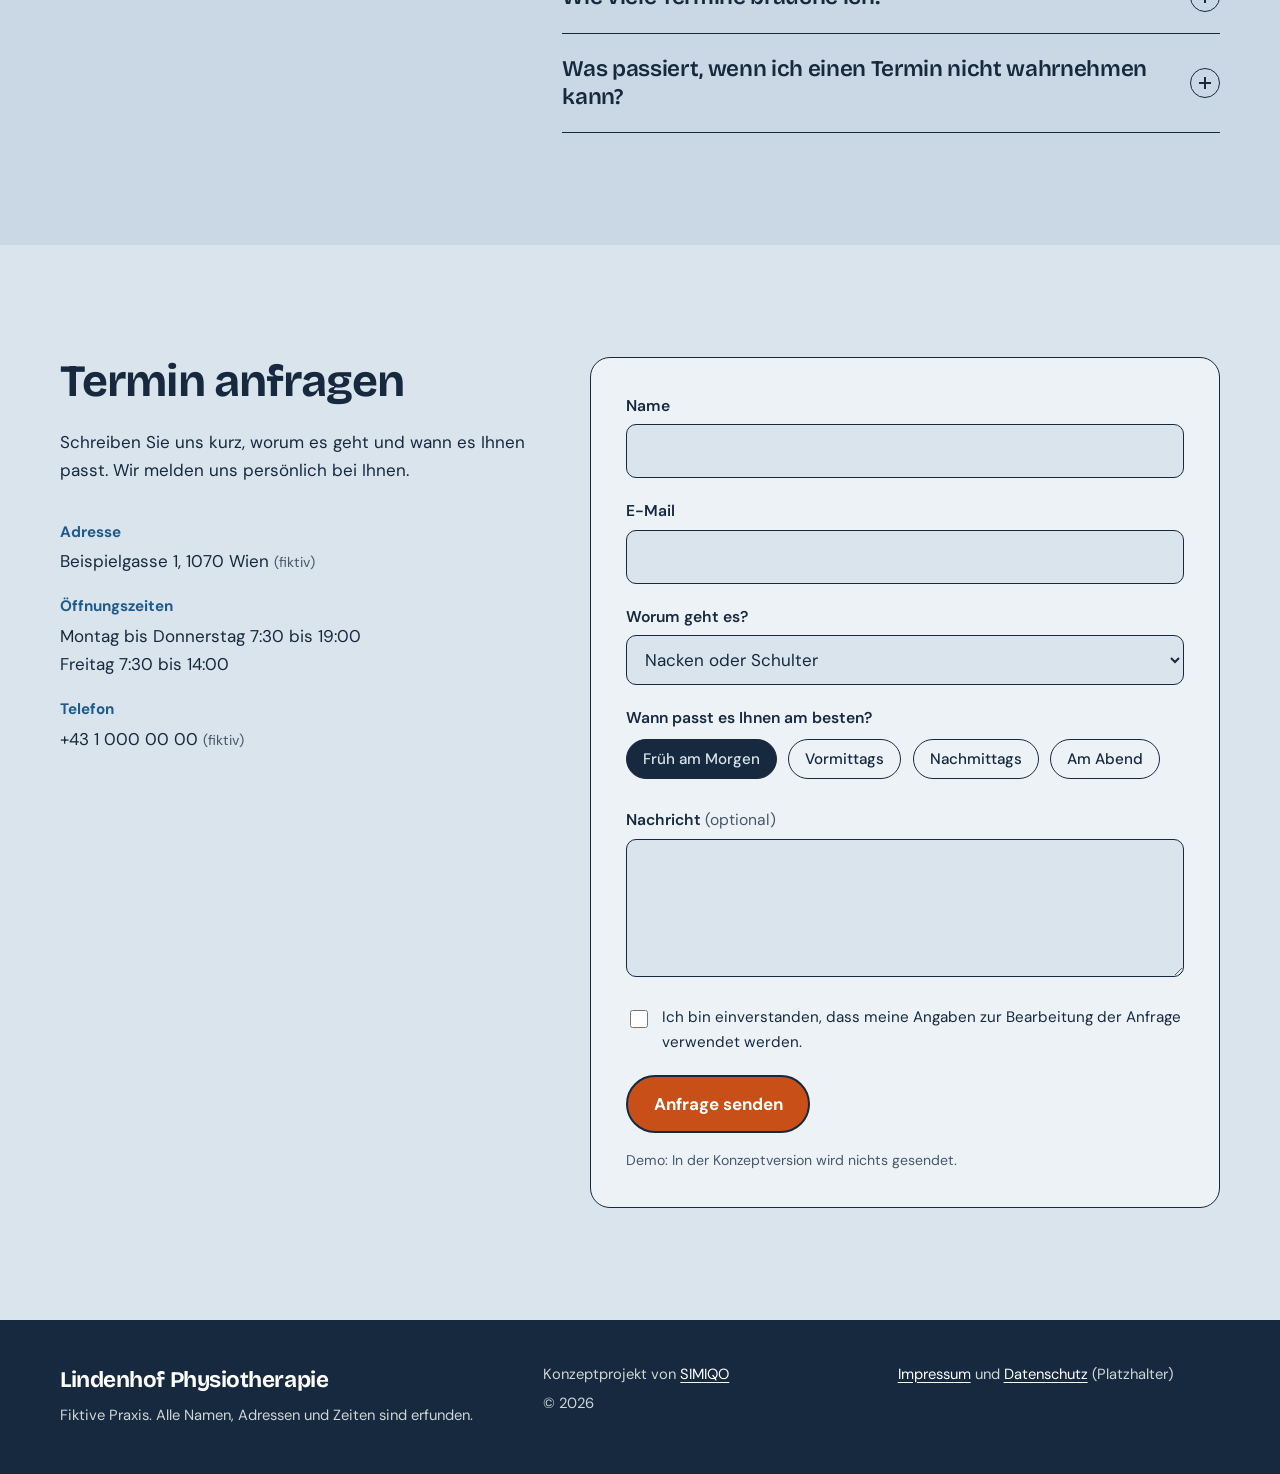
==== commit 022cdd72: "Refactor CSS variables and button styles Updated color variables and button styles for improved desi" ====
--- a/index.html
+++ b/index.html
@@ -29,17 +29,18 @@
 }
 
 :root {
-  --paper: #F1F4F0;
-  --paper-2: #E4EBE5;
-  --white: #FBFCFA;
-  --ink: #12262B;
-  --ink-soft: #435659;
-  --deep: #0E3A3E;
-  --teal: #0F5157;
-  --mint: #CDE4DA;
-  --amber: #F2AE1B;
-  --amber-dark: #DE9A06;
-  --line: rgba(18, 38, 43, .22);
+  --paper: #DAE4EC;
+  --paper-2: #C9D8E4;
+  --white: #EDF2F6;
+  --ink: #16293F;
+  --ink-soft: #46586B;
+  --deep: #1D3F5E;
+  --teal: #1E5A8A;
+  --mint: #F6D6BE;
+  --amber: #F2B63C;
+  --action: #C84F17;
+  --action-dark: #A93F0E;
+  --line: rgba(22, 41, 63, .22);
 
   --font-head: "Bricolage Grotesque", "DM Sans", system-ui, sans-serif;
   --font-body: "DM Sans", system-ui, -apple-system, "Segoe UI", Roboto, Arial, sans-serif;
@@ -115,8 +116,8 @@
   padding: .8rem 1.6rem; border-radius: 999px; border: 2px solid var(--ink);
   transition: transform .15s, box-shadow .15s, background-color .15s;
 }
-.btn-action { background: var(--amber); color: var(--ink); }
-.btn-action:hover { background: var(--amber); color: var(--ink); transform: translate(-2px, -2px); box-shadow: 3px 3px 0 var(--ink); }
+.btn-action { background: var(--action); color: #fff; }
+.btn-action:hover { background: var(--action); color: #fff; transform: translate(-2px, -2px); box-shadow: 3px 3px 0 var(--ink); }
 .btn-action:active { transform: none; box-shadow: none; }
 .btn-small { padding: .5rem 1.15rem; font-size: .98rem; }
 
@@ -145,8 +146,8 @@
 .bm-figure { position: relative; aspect-ratio: 400 / 560; width: 100%; }
 .bm-figure svg { width: 100%; height: 100%; overflow: visible; }
 
-.bm-ring { fill: none; stroke: rgba(18, 38, 43, .16); stroke-width: 1.5; stroke-dasharray: 3 8; }
-.bm-shadow { fill: rgba(18, 38, 43, .1); }
+.bm-ring { fill: none; stroke: rgba(22, 41, 63, .16); stroke-width: 1.5; stroke-dasharray: 3 8; }
+.bm-shadow { fill: rgba(22, 41, 63, .1); }
 .limb-outline, .limb-fill { fill: none; stroke-linecap: round; stroke-linejoin: round; }
 .limb-outline { stroke: var(--ink); }
 .limb-fill { stroke: var(--white); }
@@ -155,7 +156,7 @@
 .limb-leg.limb-outline { stroke-width: 40px; }
 .limb-leg.limb-fill { stroke-width: 35px; }
 .body-part { fill: var(--white); stroke: var(--ink); stroke-width: 2.5; }
-.bm-spine { fill: none; stroke: rgba(18, 38, 43, .28); stroke-width: 7; stroke-linecap: round; stroke-dasharray: 9 5; }
+.bm-spine { fill: none; stroke: rgba(22, 41, 63, .28); stroke-width: 7; stroke-linecap: round; stroke-dasharray: 9 5; }
 
 /* Tippbare Gelenkpunkte */
 .hotspot {
@@ -187,7 +188,7 @@
 .gauge { display: flex; align-items: center; gap: 1rem; margin-top: 1.1rem; }
 .gauge svg { width: 126px; height: auto; flex: none; overflow: visible; }
 .gauge-track, .gauge-arc { fill: none; stroke-width: 8; stroke-linecap: round; }
-.gauge-track { stroke: rgba(18, 38, 43, .16); }
+.gauge-track { stroke: rgba(22, 41, 63, .16); }
 .gauge-arc { stroke: var(--teal); stroke-dasharray: 251.33; stroke-dashoffset: 251.33; transition: stroke-dashoffset .7s cubic-bezier(.3, .8, .3, 1); }
 .gauge-arm { stroke: var(--ink); stroke-width: 3; stroke-linecap: round; transform-origin: 100px 100px; transition: transform .7s cubic-bezier(.3, .8, .3, 1); }
 .gauge-pivot { fill: var(--amber); stroke: var(--ink); stroke-width: 2; }
@@ -202,7 +203,7 @@
   background: transparent; border: 1.5px solid var(--ink); border-radius: 999px;
   padding: .35rem .95rem; cursor: pointer; transition: background-color .15s, color .15s;
 }
-.chip:hover { background: rgba(18, 38, 43, .1); }
+.chip:hover { background: rgba(22, 41, 63, .1); }
 .chip[aria-pressed="true"] { background: var(--ink); color: var(--paper); }
 
 /* ---------- Abschnitte ---------- */
@@ -276,11 +277,11 @@
 .plan svg { width: 100%; height: auto; }
 .plan figcaption { font-size: .85rem; color: var(--ink-soft); margin-top: .5rem; }
 .room { stroke: none; }
-.room-a { fill: #DCE9E2; }
-.room-b { fill: #FBFCFA; }
-.room-c { fill: #EEF3EF; }
-.room-d { fill: #FBF0D2; }
-.furniture { fill: rgba(15, 81, 87, .14); stroke: rgba(18, 38, 43, .45); stroke-width: 1.5; }
+.room-a { fill: #CBDBE8; }
+.room-b { fill: #F1F5F8; }
+.room-c { fill: #DFE9F1; }
+.room-d { fill: #F6DFC9; }
+.furniture { fill: rgba(30, 90, 138, .14); stroke: rgba(22, 41, 63, .45); stroke-width: 1.5; }
 .wall { fill: none; stroke: var(--ink); stroke-width: 4; stroke-linecap: round; stroke-linejoin: round; }
 .plan-label { font-family: var(--font-body); font-size: 15px; font-weight: 600; fill: var(--ink); }
 .plan-note { font-family: var(--font-body); font-size: 13px; fill: var(--ink-soft); }
@@ -321,7 +322,7 @@
 .error { color: #A93823; font-size: .9rem; margin: .35rem 0 0; }
 .error:empty { display: none; }
 .form-demo-note { font-size: .88rem; color: var(--ink-soft); margin: 1rem 0 0; }
-.form-success { margin: 1rem 0 0; padding: .9rem 1rem; background: var(--mint); border-radius: 10px; font-weight: 500; }
+.form-success { margin: 1rem 0 0; padding: .9rem 1rem; background: #CBE5D2; border-radius: 10px; font-weight: 500; }
 
 /* ---------- Footer ---------- */
 .site-footer { background: var(--ink); color: rgba(241, 244, 240, .85); padding: 2.6rem 0; }
@@ -387,8 +388,8 @@
         <svg class="logo-mark" viewBox="0 0 32 32" width="32" height="32" aria-hidden="true" focusable="false">
           <path d="M9 24 V5" stroke="currentColor" stroke-width="3" stroke-linecap="round" fill="none"/>
           <path d="M9 24 H28" stroke="currentColor" stroke-width="3" stroke-linecap="round" fill="none"/>
-          <path d="M9 14 A10 10 0 0 1 19 24" stroke="#0F5157" stroke-width="2.4" stroke-linecap="round" fill="none"/>
-          <circle cx="9" cy="24" r="4.2" fill="#F2AE1B" stroke="currentColor" stroke-width="2"/>
+          <path d="M9 14 A10 10 0 0 1 19 24" stroke="#1E5A8A" stroke-width="2.4" stroke-linecap="round" fill="none"/>
+          <circle cx="9" cy="24" r="4.2" fill="#F2B63C" stroke="currentColor" stroke-width="2"/>
         </svg>
         <span class="logo-text">Lindenhof <small>Physiotherapie</small></span>
       </a>
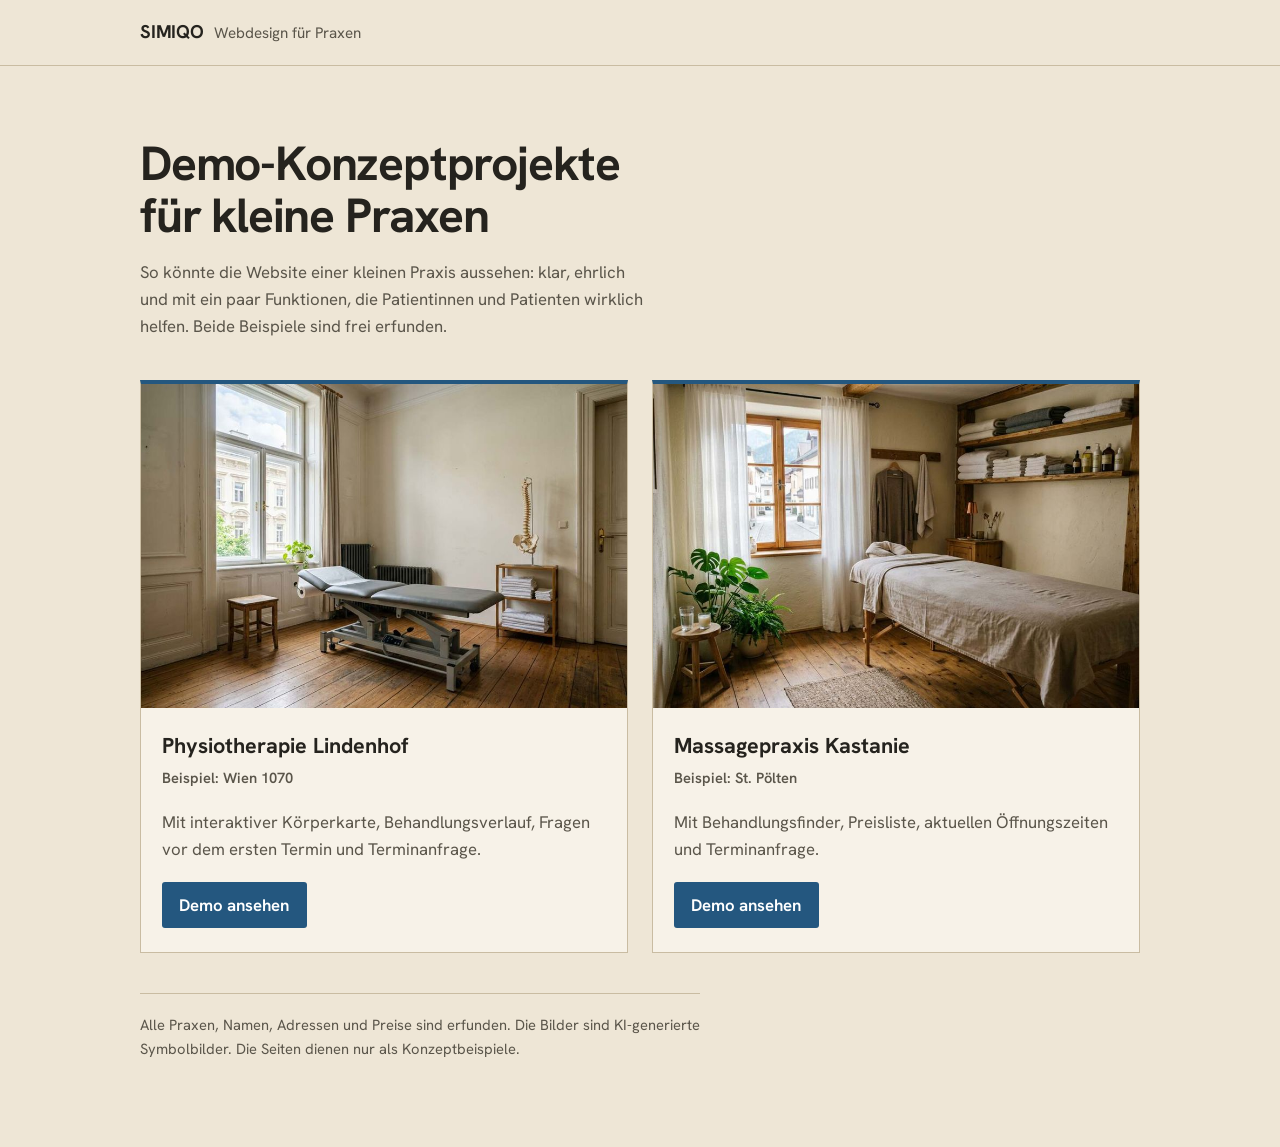
==== commit 19ae915c: "Rename index (11).html to index.html" ====
--- a/index.html
+++ b/index.html
@@ -1,1027 +1,64 @@
-<!DOCTYPE html>
+<!doctype html>
 <html lang="de">
 <head>
-  <meta charset="UTF-8">
-  <meta name="viewport" content="width=device-width, initial-scale=1">
-  <title>Physiotherapie Lindenhof – Konzeptprojekt</title>
-  <meta name="description" content="Konzeptprojekt von SIMIQO: Beispiel-Website für eine fiktive Physiotherapiepraxis in Wien.">
-  <meta name="robots" content="noindex, nofollow">
-  <style>
-/* ==========================================================
-   Physiotherapie Lindenhof – Konzeptprojekt von SIMIQO
-   Schriften liegen als Dateien im Ordner (selbst gehostet, DSGVO-freundlich):
-   Bricolage Grotesque für Überschriften, DM Sans für Text.
-   ========================================================== */
-
-@font-face {
-  font-family: "Bricolage Grotesque";
-  src: url("[data-uri]") format("woff2");
-  font-weight: 200 800;
-  font-style: normal;
-  font-display: swap;
-}
-@font-face {
-  font-family: "DM Sans";
-  src: url("[data-uri]") format("woff2");
-  font-weight: 100 1000;
-  font-style: normal;
-  font-display: swap;
-}
-
-:root {
-  --paper: #DAE4EC;
-  --paper-2: #C9D8E4;
-  --white: #EDF2F6;
-  --ink: #16293F;
-  --ink-soft: #46586B;
-  --deep: #1D3F5E;
-  --teal: #1E5A8A;
-  --mint: #F6D6BE;
-  --amber: #F2B63C;
-  --action: #C84F17;
-  --action-dark: #A93F0E;
-  --line: rgba(22, 41, 63, .22);
-
-  --font-head: "Bricolage Grotesque", "DM Sans", system-ui, sans-serif;
-  --font-body: "DM Sans", system-ui, -apple-system, "Segoe UI", Roboto, Arial, sans-serif;
-
-  --maxw: 1160px;
-}
-
-*, *::before, *::after { box-sizing: border-box; }
-
-html { scroll-behavior: smooth; scroll-padding-top: 96px; }
-
-body {
-  margin: 0;
-  background: var(--paper);
-  color: var(--ink);
-  font-family: var(--font-body);
-  font-size: 1.0625rem;
-  line-height: 1.65;
-  -webkit-font-smoothing: antialiased;
-}
-
-svg { display: block; max-width: 100%; }
-
-a { color: var(--teal); text-underline-offset: 3px; }
-a:hover { color: var(--ink); }
-
-h1, h2, h3 { font-family: var(--font-head); font-weight: 700; line-height: 1.1; margin: 0 0 .5em; letter-spacing: -0.02em; text-wrap: balance; }
-h1 { font-size: clamp(2.4rem, 4.3vw, 3.9rem); letter-spacing: -0.035em; line-height: 1.04; font-weight: 800; }
-h2 { font-size: clamp(1.9rem, 3.5vw, 2.9rem); }
-h3 { font-size: 1.2rem; }
-p { margin: 0 0 1em; }
-
-:focus-visible { outline: 3px solid var(--teal); outline-offset: 3px; border-radius: 4px; }
-
-.container { width: min(100% - 2.5rem, var(--maxw)); margin-inline: auto; }
-
-.skip-link {
-  position: absolute; left: 1rem; top: -4rem; z-index: 100;
-  background: var(--ink); color: var(--paper); padding: .6rem 1rem; border-radius: 8px; transition: top .2s;
-}
-.skip-link:focus { top: 1rem; color: var(--paper); }
-
-/* ---------- Konzept-Hinweis ---------- */
-.concept-banner { background: var(--ink); color: var(--paper); text-align: center; font-size: .875rem; padding: .5rem 1rem; }
-.concept-banner a { color: var(--amber); }
-.concept-banner a:hover { color: #fff; }
-
-/* ---------- Header ---------- */
-.site-header { position: sticky; top: 0; z-index: 50; background: var(--paper); border-bottom: 1.5px solid var(--line); }
-.header-inner { display: flex; align-items: center; justify-content: space-between; min-height: 72px; gap: 1rem; }
-
-.logo { display: flex; align-items: center; gap: .7rem; text-decoration: none; color: var(--ink); }
-.logo:hover { color: var(--ink); }
-.logo-mark { flex: none; }
-.logo-text { font-family: var(--font-head); font-size: 1.3rem; font-weight: 700; letter-spacing: -0.02em; }
-.logo-text small { font-family: var(--font-body); font-size: .82rem; font-weight: 500; letter-spacing: 0; color: var(--ink-soft); margin-left: .2em; }
-
-.main-nav ul { list-style: none; margin: 0; padding: 0; display: flex; align-items: center; gap: 1.7rem; }
-.main-nav a:not(.btn) { color: var(--ink); text-decoration: none; font-weight: 500; padding: .3rem 0; background: linear-gradient(var(--amber), var(--amber)) left bottom / 0 3px no-repeat; transition: background-size .2s; }
-.main-nav a:not(.btn):hover { background-size: 100% 3px; }
-
-.nav-toggle {
-  display: none; align-items: center; gap: .6rem;
-  background: none; border: 1.5px solid var(--ink); border-radius: 999px;
-  padding: .45rem .9rem; font: inherit; font-weight: 600; color: var(--ink); cursor: pointer;
-}
-.nav-toggle-bars, .nav-toggle-bars::before { display: block; width: 18px; height: 2px; background: var(--ink); position: relative; }
-.nav-toggle-bars::before { content: ""; position: absolute; top: 6px; left: 0; }
-
-/* ---------- Buttons ---------- */
-.btn {
-  display: inline-block; font: inherit; font-weight: 700; text-decoration: none; text-align: center; cursor: pointer;
-  padding: .8rem 1.6rem; border-radius: 999px; border: 2px solid var(--ink);
-  transition: transform .15s, box-shadow .15s, background-color .15s;
-}
-.btn-action { background: var(--action); color: #fff; }
-.btn-action:hover { background: var(--action); color: #fff; transform: translate(-2px, -2px); box-shadow: 3px 3px 0 var(--ink); }
-.btn-action:active { transform: none; box-shadow: none; }
-.btn-small { padding: .5rem 1.15rem; font-size: .98rem; }
-
-.link-quiet { color: var(--ink); font-weight: 600; text-decoration: underline; text-decoration-thickness: 2px; text-underline-offset: 5px; }
-.link-quiet:hover { color: var(--teal); }
-
-/* ---------- Hero ---------- */
-.hero { padding: clamp(2.5rem, 6vw, 4.5rem) 0 clamp(3rem, 7vw, 5.5rem); }
-.hero-grid { display: grid; grid-template-columns: minmax(0, .95fr) minmax(0, 1.05fr); gap: clamp(2rem, 4vw, 3.5rem); align-items: center; }
-.lead { font-size: 1.2rem; color: var(--ink-soft); max-width: 31em; margin-top: 1.4rem; }
-.hero-actions { display: flex; flex-wrap: wrap; align-items: center; gap: 1.4rem; margin-top: 2rem; }
-.hero-note { margin: 1.3rem 0 0; font-size: .95rem; color: var(--ink-soft); }
-
-/* ---------- Körperkarte ---------- */
-.bodymap {
-  background: var(--mint);
-  border-radius: 36px;
-  padding: clamp(1.2rem, 2.6vw, 2rem);
-  display: grid;
-  grid-template-columns: minmax(0, 230px) minmax(0, 1fr);
-  gap: 1.5rem clamp(1.2rem, 3vw, 2.2rem);
-  align-items: center;
-  overflow: hidden;
-}
-
-.bm-figure { position: relative; aspect-ratio: 400 / 560; width: 100%; }
-.bm-figure svg { width: 100%; height: 100%; overflow: visible; }
-
-.bm-ring { fill: none; stroke: rgba(22, 41, 63, .16); stroke-width: 1.5; stroke-dasharray: 3 8; }
-.bm-shadow { fill: rgba(22, 41, 63, .1); }
-.limb-outline, .limb-fill { fill: none; stroke-linecap: round; stroke-linejoin: round; }
-.limb-outline { stroke: var(--ink); }
-.limb-fill { stroke: var(--white); }
-.limb-arm.limb-outline { stroke-width: 28px; }
-.limb-arm.limb-fill { stroke-width: 23px; }
-.limb-leg.limb-outline { stroke-width: 40px; }
-.limb-leg.limb-fill { stroke-width: 35px; }
-.body-part { fill: var(--white); stroke: var(--ink); stroke-width: 2.5; }
-.bm-spine { fill: none; stroke: rgba(22, 41, 63, .28); stroke-width: 7; stroke-linecap: round; stroke-dasharray: 9 5; }
-
-/* Tippbare Gelenkpunkte */
-.hotspot {
-  position: absolute; transform: translate(-50%, -50%);
-  width: 22px; height: 22px; padding: 0; border-radius: 50%;
-  background: var(--amber); border: 2.5px solid var(--ink); cursor: pointer;
-  transition: transform .15s, background-color .15s, box-shadow .15s;
-}
-.hotspot::before { content: ""; position: absolute; inset: -9px; border-radius: 50%; }
-.hotspot:hover { transform: translate(-50%, -50%) scale(1.18); }
-.hotspot.is-active { background: var(--ink); box-shadow: 0 0 0 5px var(--amber); }
-
-/* Der eine Bewegungsmoment: der Punkt an der Schulter lädt zum Tippen ein */
-.hotspot.hint::after {
-  content: ""; position: absolute; inset: -2px; border-radius: 50%;
-  border: 2px solid var(--ink); animation: hint-pulse 1.8s ease-out infinite;
-}
-@keyframes hint-pulse {
-  0% { transform: scale(1); opacity: .7; }
-  100% { transform: scale(2.4); opacity: 0; }
-}
-
-.bm-info { min-width: 0; }
-.bm-title { font-size: clamp(1.8rem, 3vw, 2.4rem); margin-bottom: .5rem; }
-.bm-block { margin-bottom: .9rem; }
-.bm-block h3 { font-family: var(--font-body); font-size: .95rem; font-weight: 700; letter-spacing: 0; margin: 0 0 .15rem; color: var(--teal); }
-.bm-block p { margin: 0; font-size: .98rem; line-height: 1.55; }
-
-.gauge { display: flex; align-items: center; gap: 1rem; margin-top: 1.1rem; }
-.gauge svg { width: 126px; height: auto; flex: none; overflow: visible; }
-.gauge-track, .gauge-arc { fill: none; stroke-width: 8; stroke-linecap: round; }
-.gauge-track { stroke: rgba(22, 41, 63, .16); }
-.gauge-arc { stroke: var(--teal); stroke-dasharray: 251.33; stroke-dashoffset: 251.33; transition: stroke-dashoffset .7s cubic-bezier(.3, .8, .3, 1); }
-.gauge-arm { stroke: var(--ink); stroke-width: 3; stroke-linecap: round; transform-origin: 100px 100px; transition: transform .7s cubic-bezier(.3, .8, .3, 1); }
-.gauge-pivot { fill: var(--amber); stroke: var(--ink); stroke-width: 2; }
-.gauge-text { margin: 0; line-height: 1.25; }
-.gauge-text strong { display: block; font-family: var(--font-head); font-size: 2.2rem; font-weight: 800; letter-spacing: -0.03em; line-height: 1; }
-.gauge-text span { font-size: .95rem; color: var(--ink-soft); }
-.gauge-note { margin: .6rem 0 0; font-size: .82rem; color: var(--ink-soft); }
-
-.bm-chips { grid-column: 1 / -1; list-style: none; margin: .4rem 0 0; padding: 0; display: flex; flex-wrap: wrap; gap: .5rem; }
-.chip {
-  font: inherit; font-size: .95rem; font-weight: 600; color: var(--ink);
-  background: transparent; border: 1.5px solid var(--ink); border-radius: 999px;
-  padding: .35rem .95rem; cursor: pointer; transition: background-color .15s, color .15s;
-}
-.chip:hover { background: rgba(22, 41, 63, .1); }
-.chip[aria-pressed="true"] { background: var(--ink); color: var(--paper); }
-
-/* ---------- Abschnitte ---------- */
-.section { padding: clamp(4rem, 9vw, 7rem) 0; }
-.section-tint { background: var(--paper-2); }
-.section-deep { background: var(--deep); color: var(--paper); }
-.section-deep :focus-visible, .site-footer :focus-visible { outline-color: var(--amber); }
-.section-deep h2, .section-deep h3 { color: #fff; }
-
-.section-head { max-width: 40rem; margin-bottom: 3.2rem; }
-.section-head p { color: var(--ink-soft); font-size: 1.1rem; margin: 0; }
-.section-deep .section-head p { color: rgba(241, 244, 240, .8); }
-
-.split { display: grid; grid-template-columns: minmax(0, .8fr) minmax(0, 1.2fr); gap: clamp(2rem, 5vw, 4.5rem); align-items: start; }
-.split-head { position: sticky; top: 112px; }
-.split-head p { color: var(--ink-soft); }
-.split-head .aside { font-size: .95rem; margin-top: 1.6rem; }
-
-/* Aufklappbare Listen */
-.acc-list { border-bottom: 1.5px solid var(--ink); }
-.acc { border-top: 1.5px solid var(--ink); }
-.acc summary {
-  list-style: none; display: flex; justify-content: space-between; align-items: center; gap: 1.2rem;
-  padding: 1.3rem 0; cursor: pointer;
-  font-family: var(--font-head); font-size: clamp(1.15rem, 2vw, 1.4rem); font-weight: 600; letter-spacing: -0.015em; line-height: 1.25;
-}
-.acc summary::-webkit-details-marker { display: none; }
-.acc summary::after {
-  content: ""; flex: none; width: 30px; height: 30px; border-radius: 50%; border: 1.5px solid var(--ink);
-  background:
-    linear-gradient(var(--ink), var(--ink)) center / 12px 2px no-repeat,
-    linear-gradient(var(--ink), var(--ink)) center / 2px 12px no-repeat;
-  transition: background-size .2s, background-color .2s;
-}
-.acc summary:hover::after { background-color: var(--amber); }
-.acc[open] summary::after {
-  background-color: var(--amber);
-  background-size: 12px 2px, 2px 0;
-}
-.acc-body { padding: 0 0 1.5rem; max-width: 36em; }
-.acc[open] .acc-body { animation: acc-open .25s ease-out; }
-@keyframes acc-open { from { opacity: 0; transform: translateY(-6px); } to { opacity: 1; transform: none; } }
-.acc-body p { margin: 0 0 .7em; }
-.acc-meta { font-size: .92rem; color: var(--ink-soft); }
-
-/* Ablauf */
-.timeline { list-style: none; margin: 0; padding: 0; display: grid; grid-template-columns: repeat(4, minmax(0, 1fr)); gap: 2rem; counter-reset: step; }
-.timeline li { counter-increment: step; position: relative; padding-top: 4.2rem; }
-.timeline li::before {
-  content: counter(step); position: absolute; top: 0; left: 0;
-  width: 2.7rem; height: 2.7rem; border-radius: 50%;
-  background: var(--amber); color: var(--ink);
-  display: grid; place-items: center; font-family: var(--font-head); font-weight: 800; font-size: 1.15rem;
-}
-.timeline li::after { content: ""; position: absolute; top: 1.35rem; left: 3.4rem; right: -1.4rem; height: 2px; background: rgba(241, 244, 240, .3); }
-.timeline li:last-child::after { display: none; }
-.timeline h3 { margin-bottom: .4em; }
-.timeline p { margin: 0; color: rgba(241, 244, 240, .82); font-size: 1rem; }
-
-/* Praxis */
-.praxis-grid { display: grid; grid-template-columns: minmax(0, .9fr) minmax(0, 1.1fr); gap: clamp(2rem, 5vw, 4.5rem); align-items: center; }
-.praxis-sub { margin-top: 2.2rem; }
-.team { margin: 0; }
-.team div { border-top: 1.5px solid var(--line); padding: .9rem 0; }
-.team div:last-child { border-bottom: 1.5px solid var(--line); }
-.team dt { font-family: var(--font-head); font-size: 1.15rem; font-weight: 600; }
-.team dd { margin: 0; color: var(--ink-soft); font-size: .98rem; }
-.placeholder-note { font-size: .88rem; color: var(--ink-soft); margin: 1rem 0 0; }
-
-.plan { margin: 0; background: var(--white); border: 1.5px solid var(--ink); border-radius: 20px; padding: clamp(.9rem, 2vw, 1.5rem); }
-.plan svg { width: 100%; height: auto; }
-.plan figcaption { font-size: .85rem; color: var(--ink-soft); margin-top: .5rem; }
-.room { stroke: none; }
-.room-a { fill: #CBDBE8; }
-.room-b { fill: #F1F5F8; }
-.room-c { fill: #DFE9F1; }
-.room-d { fill: #F6DFC9; }
-.furniture { fill: rgba(30, 90, 138, .14); stroke: rgba(22, 41, 63, .45); stroke-width: 1.5; }
-.wall { fill: none; stroke: var(--ink); stroke-width: 4; stroke-linecap: round; stroke-linejoin: round; }
-.plan-label { font-family: var(--font-body); font-size: 15px; font-weight: 600; fill: var(--ink); }
-.plan-note { font-family: var(--font-body); font-size: 13px; fill: var(--ink-soft); }
-.plan-arrow { fill: var(--amber); stroke: var(--ink); stroke-width: 1.5; stroke-linejoin: round; }
-
-/* Kontakt */
-.contact-grid { display: grid; grid-template-columns: minmax(0, .85fr) minmax(0, 1.15fr); gap: clamp(2rem, 5vw, 4.5rem); align-items: start; }
-.contact-details { margin: 2.2rem 0 0; }
-.contact-details div { margin-bottom: 1.2rem; }
-.contact-details dt { font-weight: 700; font-size: .95rem; color: var(--teal); }
-.contact-details dd { margin: .15rem 0 0; }
-.fictional { color: var(--ink-soft); font-size: .88rem; }
-
-.form { background: var(--white); border: 1.5px solid var(--ink); border-radius: 20px; padding: clamp(1.4rem, 3vw, 2.2rem); }
-.field { margin-bottom: 1.25rem; }
-.field label { display: block; font-weight: 600; margin-bottom: .35rem; font-size: .98rem; }
-.optional { font-weight: 400; color: var(--ink-soft); }
-.field input[type="text"], .field input[type="email"], .field select, .field textarea {
-  width: 100%; font: inherit; color: var(--ink);
-  padding: .75rem .9rem; background: var(--paper); border: 1.5px solid var(--ink); border-radius: 10px;
-}
-.field input:focus, .field select:focus, .field textarea:focus { outline: 3px solid var(--amber); outline-offset: 1px; }
-.field.has-error input, .field.has-error select, .field.has-error textarea { border-color: #B3402A; }
-
-.pills { border: 0; padding: 0; margin-inline: 0; min-width: 0; }
-.pills legend { font-weight: 600; font-size: .98rem; padding: 0; margin-bottom: .5rem; }
-.pills label { display: inline-block; font-weight: 500; margin: 0 .4rem .5rem 0; position: relative; }
-.pills input { position: absolute; opacity: 0; inset: 0; width: 100%; height: 100%; margin: 0; cursor: pointer; }
-.pills span { display: inline-block; padding: .4rem 1rem; border: 1.5px solid var(--ink); border-radius: 999px; font-size: .95rem; transition: background-color .15s, color .15s; }
-.pills input:checked + span { background: var(--ink); color: var(--paper); }
-.pills input:focus-visible + span { outline: 3px solid var(--teal); outline-offset: 2px; }
-
-.field-check { display: grid; grid-template-columns: auto 1fr; gap: .2rem .7rem; align-items: start; }
-.field-check input { margin-top: .35rem; width: 1.1rem; height: 1.1rem; accent-color: var(--ink); }
-.field-check label { font-weight: 400; font-size: .95rem; margin: 0; }
-.field-check .error { grid-column: 2; }
-
-.error { color: #A93823; font-size: .9rem; margin: .35rem 0 0; }
-.error:empty { display: none; }
-.form-demo-note { font-size: .88rem; color: var(--ink-soft); margin: 1rem 0 0; }
-.form-success { margin: 1rem 0 0; padding: .9rem 1rem; background: #CBE5D2; border-radius: 10px; font-weight: 500; }
-
-/* ---------- Footer ---------- */
-.site-footer { background: var(--ink); color: rgba(241, 244, 240, .85); padding: 2.6rem 0; }
-.site-footer a { color: #fff; }
-.footer-grid { display: grid; grid-template-columns: 1.4fr 1fr 1fr; gap: 1.5rem 2rem; }
-.footer-brand { font-family: var(--font-head); font-size: 1.4rem; font-weight: 700; color: #fff; margin: 0 0 .3rem; letter-spacing: -0.02em; }
-.footer-small { margin: 0 0 .3rem; font-size: .92rem; }
-
-/* ---------- Mobil ---------- */
-@media (max-width: 980px) {
-  .hero-grid, .split, .praxis-grid, .contact-grid { grid-template-columns: 1fr; }
-  .split-head { position: static; }
-  .timeline { grid-template-columns: 1fr 1fr; row-gap: 2.6rem; }
-  .timeline li:nth-child(2)::after { display: none; }
-}
-
-@media (max-width: 860px) {
-  .nav-toggle { display: inline-flex; }
-  .main-nav {
-    position: absolute; left: 0; right: 0; top: 100%;
-    background: var(--paper); border-bottom: 1.5px solid var(--line);
-    display: none; padding: 1rem 1.25rem 1.5rem;
-  }
-  .main-nav.is-open { display: block; }
-  .main-nav ul { flex-direction: column; align-items: stretch; gap: .2rem; }
-  .main-nav a:not(.btn) { display: block; padding: .8rem .2rem; background: none; }
-  .main-nav .btn { margin-top: .7rem; display: block; }
-}
-
-@media (max-width: 480px) {
-  .logo-text small { display: none; }
-}
-
-@media (max-width: 640px) {
-  .bodymap { grid-template-columns: 1fr; border-radius: 28px; }
-  .bm-figure { max-width: 230px; margin-inline: auto; }
-  .bm-chips { grid-column: auto; }
-  .timeline { grid-template-columns: 1fr; row-gap: 0; }
-  .timeline li { padding: 0 0 2.2rem 4rem; min-height: 3.6rem; }
-  .timeline li::after { top: 3.2rem; bottom: .4rem; left: calc(1.35rem - 1px); right: auto; width: 2px; height: auto; }
-  .timeline li:nth-child(2)::after { display: block; }
-  .footer-grid { grid-template-columns: 1fr; }
-}
-
-@media (prefers-reduced-motion: reduce) {
-  html { scroll-behavior: auto; }
-  *, *::before, *::after { transition: none !important; animation: none !important; }
-}
-
+<meta charset="utf-8">
+<meta name="viewport" content="width=device-width, initial-scale=1">
+<title>Demo-Konzeptprojekte für kleine Praxen</title>
+<meta name="robots" content="noindex">
+<style>
+@font-face { font-family: "Hanken Grotesk"; src: url([data-uri]) format("woff2"); font-weight: 100 900; font-display: swap; }
+:root { --wall:#EEE6D6; --linen:#F7F2E8; --sand:#DCCFB6; --line:#C9BCA2; --ink:#25231E; --ink-soft:#5A554A; --action:#24577F; --action-dark:#16344E; }
+* { box-sizing: border-box; }
+body { margin:0; background:var(--wall); color:var(--ink); font-family:"Hanken Grotesk",system-ui,sans-serif; font-size:1.05rem; line-height:1.6; }
+.wrap { width:min(1000px, 100% - 2rem); margin-inline:auto; }
+header { border-bottom:1px solid var(--line); padding:1.1rem 0; }
+header strong { font-size:1.15rem; letter-spacing:-.01em; }
+header span { color:var(--ink-soft); font-size:.95rem; margin-left:.6rem; }
+main { padding:clamp(2.5rem,7vw,4.5rem) 0; }
+h1 { font-size:clamp(2rem,5vw,3rem); line-height:1.1; letter-spacing:-.025em; margin:0 0 1rem; max-width:18ch; }
+.lead { max-width:56ch; color:var(--ink-soft); margin:0 0 2.5rem; }
+.cards { display:grid; grid-template-columns:repeat(2,minmax(0,1fr)); gap:1.5rem; }
+.card { display:flex; flex-direction:column; background:var(--linen); border:1px solid var(--line); border-top:4px solid var(--action); color:inherit; text-decoration:none; }
+.card img { display:block; width:100%; aspect-ratio:3/2; object-fit:cover; }
+.card-body { padding:1.3rem 1.3rem 1.5rem; display:flex; flex-direction:column; flex:1; }
+.card h2 { margin:0 0 .2rem; font-size:1.35rem; }
+.where { margin:0 0 .8rem; font-size:.92rem; font-weight:600; color:var(--action); }
+.card p { margin:0 0 1.2rem; color:var(--ink-soft); }
+.go { margin-top:auto; align-self:flex-start; background:var(--action); color:#fff; font-weight:650; padding:.6rem 1.1rem; border-radius:3px; }
+.card:hover .go { background:var(--action-dark); }
+.card:focus-visible { outline:3px solid var(--action); outline-offset:3px; }
+.note { margin-top:2.5rem; padding-top:1.2rem; border-top:1px solid var(--line); font-size:.92rem; color:var(--ink-soft); max-width:70ch; }
+@media (max-width:700px) { .cards { grid-template-columns:1fr; } }
 </style>
 </head>
 <body>
-
-  <a class="skip-link" href="#inhalt">Zum Inhalt springen</a>
-
-  <div class="concept-banner" role="note">
-    Konzeptprojekt von <a href="https://simiqo.com">SIMIQO</a>. Die Praxis ist fiktiv, alle Angaben sind erfunden.
+<header><div class="wrap"><strong>SIMIQO</strong><span>Webdesign für Praxen</span></div></header>
+<main>
+<div class="wrap">
+  <h1>Demo-Konzeptprojekte für kleine Praxen</h1>
+  <p class="lead">So könnte die Website einer kleinen Praxis aussehen: klar, ehrlich und mit ein paar Funktionen, die Patientinnen und Patienten wirklich helfen. Beide Beispiele sind frei erfunden.</p>
+  <div class="cards">
+    <a class="card" href="physio/">
+      <img src="[data-uri]" alt="Behandlungsraum einer Physiotherapie-Praxis">
+      <div class="card-body">
+        <h2>Physiotherapie Lindenhof</h2>
+        <p class="where">Beispiel: Wien 1070</p>
+        <p>Mit interaktiver Körperkarte, Behandlungsverlauf, Fragen vor dem ersten Termin und Terminanfrage.</p>
+        <span class="go">Demo ansehen</span>
+      </div>
+    </a>
+    <a class="card" href="massage/">
+      <img src="[data-uri]